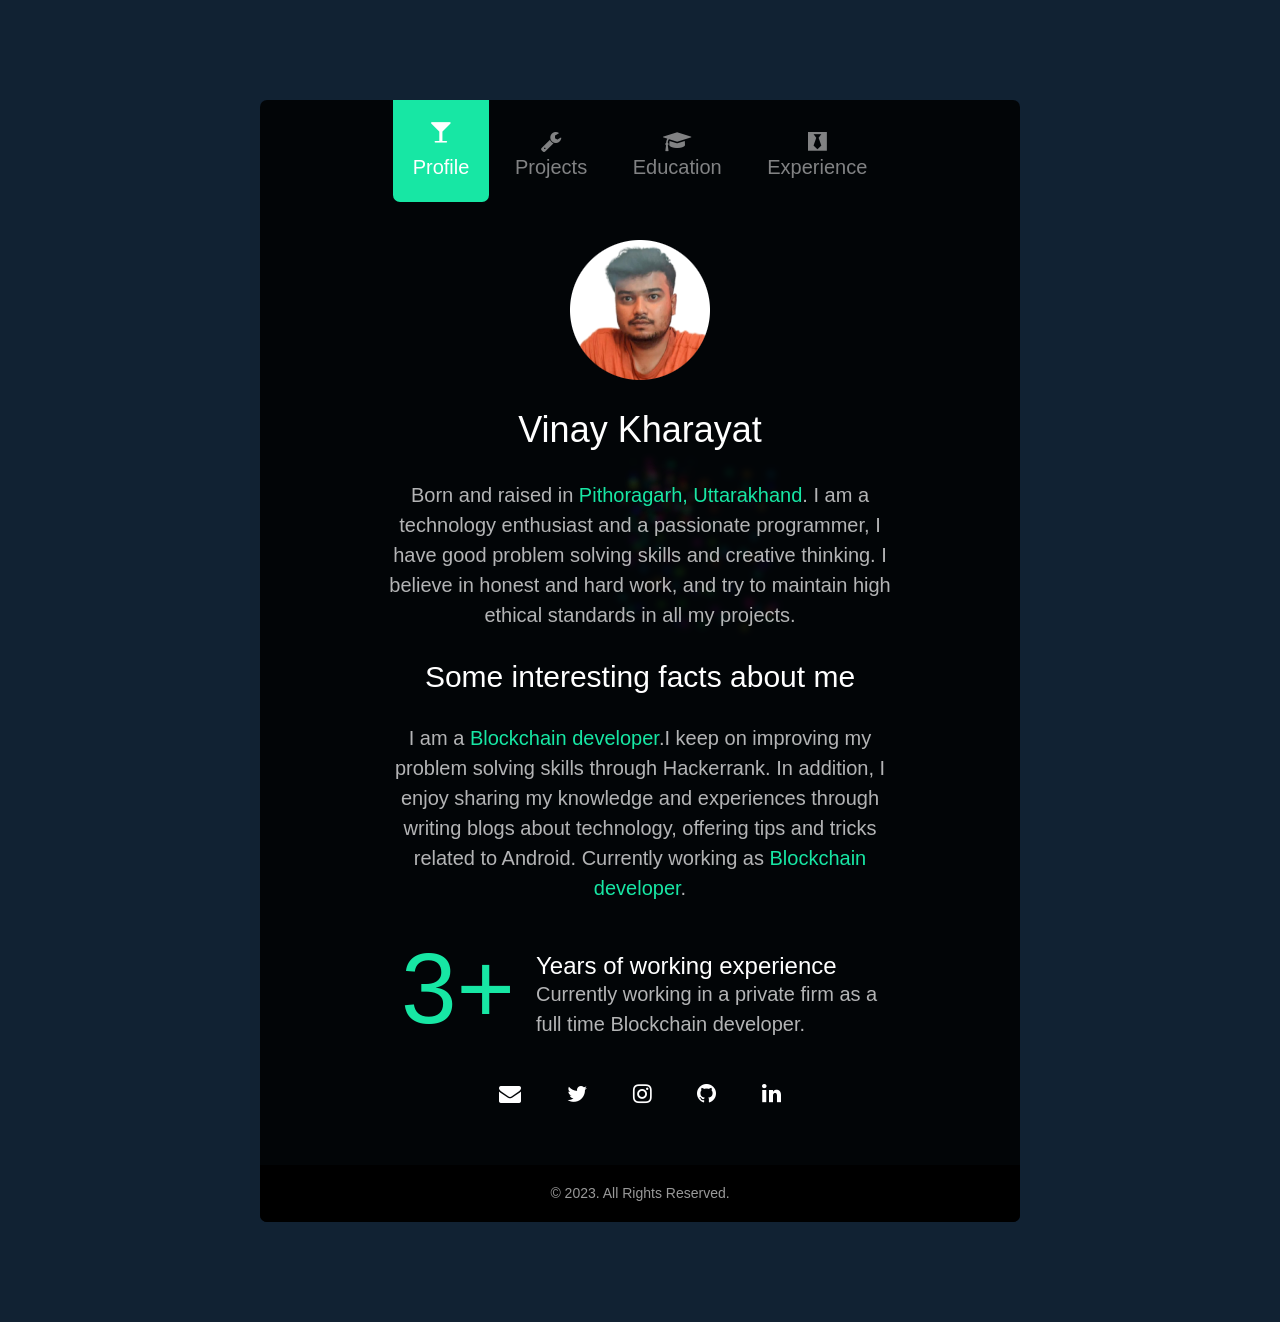
==== index.html @ e327d184 "Updated data and added animated background" ====
<!DOCTYPE html>
<!--[if lt IE 7]>      <html class="no-js lt-ie9 lt-ie8 lt-ie7"> <![endif]-->
<!--[if IE 7]>         <html class="no-js lt-ie9 lt-ie8"> <![endif]-->
<!--[if IE 8]>         <html class="no-js lt-ie9"> <![endif]-->
<!--[if gt IE 8]><!-->
<html class="no-js">
<!--<![endif]-->

<head>
    <meta charset="utf-8">
    <meta http-equiv="X-UA-Compatible" content="IE=edge">
    <title>Vinay Kharayat &mdash; Blockchain developer</title>
    <meta name="viewport" content="width=device-width, initial-scale=1">
    <meta name="description" content="Portfolio of vinay kharayat, blockchain developer." />
    <meta name="keywords" content="
        software developer, 
        freelancer, 
        web developer, 
        magento2 developer, 
        php developer, 
        portfolio, 
        indian php developer, 
        indian web developer, 
        data scientist,
        web3 developer,
        blockchain developer,
        solidity,
        nodejs,
        docker,
        ethereum developer
        " />
    <meta name="author" content="Vinay Kharayat" />

    <!-- 
	//////////////////////////////////////////////////////

	FREE HTML5 TEMPLATE 
	DESIGNED & DEVELOPED by FreeHTML5.co
		
	Website: 		http://freehtml5.co/
	Email: 			info@freehtml5.co
	Twitter: 		http://twitter.com/fh5co
	Facebook: 		https://www.facebook.com/fh5co

	//////////////////////////////////////////////////////
	 -->

    <!-- Facebook and Twitter integration -->
    <!-- <meta property="og:title" content="" />
    <meta property="og:image" content="" />
    <meta property="og:url" content="" />
    <meta property="og:site_name" content="" />
    <meta property="og:description" content="" />
    <meta name="twitter:title" content="" />
    <meta name="twitter:image" content="" />
    <meta name="twitter:url" content="" />
    <meta name="twitter:card" content="" /> -->

    <!-- Place favicon.ico and apple-touch-icon.png in the root directory -->
    <link rel="shortcut icon" href="favicon.ico">

    <!-- <link href='https://fonts.googleapis.com/css?family=Work+Sans:400,300,600,400italic,700' rel='stylesheet' type='text/css'> -->

    <!-- Animate.css -->
    <link rel="stylesheet" href="css/animate.css">
    <!-- Icomoon Icon Fonts-->
    <link rel="stylesheet" href="css/icomoon.css">
    <!-- Bootstrap  -->
    <link rel="stylesheet" href="css/bootstrap.css">
    <!-- Theme style  -->
    <!-- <link rel="stylesheet" href="css/style.css"> -->
    <link rel="stylesheet" href="sass/style.css">

    <!-- Modernizr JS -->
    <script src="js/modernizr-2.6.2.min.js"></script>
    <!-- FOR IE9 below -->
    <!--[if lt IE 9]>
	<script src="js/respond.min.js"></script>
	<![endif]-->

    <!--Devicon-->
    <!-- <link rel="stylesheet" src="css/devicon.min.css"> -->

    <link rel="stylesheet" href="https://cdn.jsdelivr.net/gh/devicons/devicon@v2.15.1/devicon.min.css">


</head>

<body>
    <div id="fh5co-main">
        <div class="fh5co-tab-wrap">
            <ul class="fh5co-tab-menu">
                <li class="active"><a href="#" data-tab="1"><span class="icon icon-glass"></span><span
                            class="menu-text">Profile</span></a></li>
                <li><a href="#" data-tab="2"><span class="icon icon-wrench"></span><span
                            class="menu-text">Projects</span></a></li>
                <li><a href="#" data-tab="3"><span class="icon icon-graduation-cap"></span><span
                            class="menu-text">Education</span></a></li>
                <!-- <li><a href="#" data-tab="4"><span class="icon icon-certificate"></span><span class="menu-text">Certificates</span></a></li> -->
                <li><a href="#" data-tab="5"><span class="icon icon-black-tie"></span><span
                            class="menu-text">Experience</span></a></li>
                <!-- <li><a href="#" data-tab="6" data-pie="yes"><span class="icon icon-fighter-jet"></span><span class="menu-text">Skills</span></a></li> -->
            </ul>
            <div class="fh5co-tab-content active" data-content="1">
                <div class="fh5co-content-inner text-center">
                    <div class="row row-bottom-padded-sm">
                        <div class="col-md-12">
                            <figure>
                                <img src="images/pfp.png" alt="Profile Picture">
                            </figure>
                            <h1>Vinay Kharayat</h1>
                            <p>Born and raised in <a href="https://en.wikipedia.org/wiki/Pithoragarh">Pithoragarh,
                                    Uttarakhand</a>. I am a technology enthusiast and a passionate programmer, I have
                                good problem solving skills and creative thinking. I believe in honest and hard work,
                                and try to maintain high ethical standards in all my projects. </p>
                            <h2>Some interesting facts about me</h2>
                            <p>I am a <a href="#">Blockchain developer</a>.I keep on improving my problem solving skills
                                through Hackerrank. In addition, I enjoy sharing my knowledge and experiences through
                                writing blogs about technology, offering tips and tricks related to Android. Currently
                                working as
                                <a href="">Blockchain developer</a>.
                            </p>
                        </div>
                    </div>
                    <div class="row">
                        <div class="col-md-12 fh5co-counter">
                            <div class="fh5co-number fh5co-left">3+</div>
                            <div class="fh5co-text">
                                <h3 class="border-bottom">Years of working experience</h3>
                                <p>Currently working in a private firm as a full time Blockchain developer.</p>
                            </div>
                        </div>
                    </div>
                    <ul class="fh5co-social">
                        <li><a href="mailto:vinaykharayat@gmail.com"><i class="icon-envelope"></i></a></li>
                        <li><a href="https://twitter.com/VinayKharayat"><i class="icon-twitter"></i></a></li>
                        <li><a href="https://www.instagram.com/vin_ai_/"><i class="icon-instagram"></i></a></li>
                        <li><a href="https://github.com/vinaykharayat"><i class="icon-github"></i></a></li>
                        <li><a href="https://www.linkedin.com/in/vinay-kharayat-489a1b147/"><i
                                    class="icon-linkedin"></i></a></li>
                    </ul>
                </div>
            </div>
            <div class="fh5co-tab-content" data-content="2">
                <div class="fh5co-content-inner">
                    <div class="row">
                        <div class="col-md-12">
                            <p>These are some projects where I got opportunity to work.</p>

                            <!-- Mox -->
                            <div class="fh5co-feature">
                                <div class="fh5co-icon">
                                    <!-- <i class="icon-wrench"></i> -->
                                    <img src="https://custom-images.strikinglycdn.com/res/hrscywv4p/image/upload/c_limit,fl_lossy,h_64,w_64,q_auto/12140784/304171_578918.png"
                                        width="64" style="margin: 10%; background-color: white;">
                                </div>
                                <div class="fh5co-text">
                                    <h2>2023-Present</h2>
                                    <h3><a href="https://www.moxplatform.com/">MOX</a></h3>
                                    <h4 class="difficulty-level"><span>Difficulty</span>:
                                        <i class="icon-star"></i>
                                        <i class="icon-star"></i>
                                        <i class="icon-star"></i>
                                        <i class="icon-star"></i>
                                        <i class="icon-star"></i>
                                    </h4>
                                    <h4 class="difficulty-level"><span>Tech Stack</span>:
                                        <i class="devicon-solidity-plain colored"></i>
                                        <i class="devicon-nodejs-plain colored"></i>
                                        <i class="devicon-docker-plain colored"></i>
                                    </h4>
                                    <p>MOX is an advertising platform that helps eliminating the privacy concerns for ad
                                        targeting.
                                        Using ZKP we can verify the legitimacy of users without sharing personal
                                        information.
                                    </p>
                                </div>
                            </div>

                            <!-- BinaryBlock -->
                            <div class="fh5co-feature">
                                <div class="fh5co-icon">
                                    <!-- <i class="icon-wrench"></i> -->
                                    <img src="https://binaryblock.io/favicon.ico" width="64"
                                        style="margin: 10%; background-color: white;">
                                </div>
                                <div class="fh5co-text">
                                    <h2>2023-Present</h2>
                                    <h3><a href="https://binaryblock.io/">BinaryBlock</a></h3>
                                    <h4 class="difficulty-level"><span>Difficulty</span>:
                                        <i class="icon-star"></i>
                                        <i class="icon-star"></i>
                                        <i class="icon-star"></i>
                                        <i class="icon-star"></i>
                                        <i class="icon-star"></i>
                                    </h4>
                                    <h4 class="difficulty-level"><span>Tech Stack</span>:
                                        <i class="devicon-solidity-plain colored"></i>
                                        <i class="devicon-react-plain colored"></i>
                                    </h4>
                                    <p>A crypto asset that is unique and grants the holder daily access to earn crypto.
                                        It is a valuable asset that also provides ongoing earnings opportunities to
                                        holders.
                                    </p>
                                </div>
                            </div>

                            <!-- SoarLift -->
                            <div class="fh5co-feature">
                                <div class="fh5co-icon">
                                    <!-- <i class="icon-wrench"></i> -->
                                    <img src="https://play-lh.googleusercontent.com/qEYS0ITbZq5pAn5U9SHAf8joO3IqoftBdWiJqzk38ETNNPUS0XsRwrGj5bU-taQMMIQ=w240-h480"
                                        width="64" style="margin: 10%; background-color: white;">
                                </div>
                                <div class="fh5co-text">
                                    <h2>2023-Present</h2>
                                    <h3><a
                                            href="https://play.google.com/store/apps/details?id=com.soartech.soarlift">SoarLift</a>
                                    </h3>
                                    <h4 class="difficulty-level"><span>Difficulty</span>:
                                        <i class="icon-star"></i>
                                        <i class="icon-star"></i>
                                        <i class="icon-star"></i>
                                        <i class="icon-star"></i>
                                        <i class="icon-star"></i>
                                    </h4>
                                    <h4 class="difficulty-level"><span>Tech Stack</span>:
                                        <i class="devicon-flutter-plain colored"></i>
                                        <i class="devicon-firebase-plain colored"></i>
                                    </h4>
                                    <p>SoarLift is a service that I developed as my city doesn't have Rapido.
                                    </p>
                                </div>
                            </div>

                            <div class="fh5co-feature">
                                <div class="fh5co-icon">
                                    <i class="icon-wrench"></i>
                                    <!-- <img src="icons/speakerbooster.png" width="64" style="margin: 10%;"> -->
                                </div>
                                <div class="fh5co-text">
                                    <h2>2022-2022</h2>
                                    <h3><a href="http://vinaykharayat.pythonanywhere.com/">Snowfall Predicter</a></h3>
                                    <h4 class="difficulty-level"><span>Difficulty</span>:
                                        <i class="icon-star"></i>
                                        <i class="icon-star"></i>
                                        <i class="icon-star"></i>
                                    </h4>
                                    <h4 class="difficulty-level"><span>Tech Stack</span>:
                                        <i class="devicon-flask-original"></i>
                                        <i class="devicon-python-plain colored"></i>
                                        <i class="devicon-html5-plain colored"></i>
                                        <i class="devicon-css3-plain colored"></i>
                                        <i class="devicon-javascript-plain colored"></i>
                                    </h4>
                                    <p>A machine learning model trained on my hometown data that can predict snowfall.
                                    </p>
                                </div>
                            </div>

                            <div class="fh5co-feature">
                                <div class="fh5co-icon">
                                    <!-- <i class="icon-wrench"></i> -->
                                    <img src="icons/speakerbooster.png" width="64" style="margin: 10%;">
                                </div>
                                <div class="fh5co-text">
                                    <h2>2021-Present</h2>
                                    <h3><a href="https://addons.mozilla.org/en-US/firefox/addon/speaker-booster/">Speaker
                                            Booster</a></h3>
                                    <h4 class="difficulty-level"><span>Difficulty</span>:
                                        <i class="icon-star"></i>
                                        <i class="icon-star"></i>
                                        <i class="icon-star"></i>
                                    </h4>
                                    <h4 class="difficulty-level"><span>Tech Stack</span>:
                                        <i class="devicon-html5-plain colored"></i>
                                        <i class="devicon-css3-plain colored"></i>
                                        <i class="devicon-javascript-plain colored"></i>
                                        <i class="devicon-firefox-plain colored"></i>
                                    </h4>
                                    <p>A firefox add-on that will increase volumne output of your speakers.</p>
                                </div>
                            </div>

                            <div class="fh5co-feature">
                                <div class="fh5co-icon">
                                    <i class="icon-wrench"></i>
                                </div>
                                <div class="fh5co-text">
                                    <h2>2020-2020</h2>
                                    <h3><a href="https://github.com/vinaykharayat/Helping_Hands">Helping Hands</a></h3>
                                    <h4 class="difficulty-level"><span>Difficulty</span>:
                                        <i class="icon-star"></i>
                                        <i class="icon-star"></i>
                                        <i class="icon-star"></i>
                                        <i class="icon-star"></i>
                                        <i class="icon-star"></i>
                                    </h4>
                                    <h4 class="difficulty-level"><span>Tech Stack</span>:
                                        <i class="devicon-java-plain colored"></i>
                                        <i class="devicon-android-plain colored"></i>
                                        <i class="devicon-firebase-plain colored"></i>
                                    </h4>
                                    <p>An android application created for NGOs to give tasks to their volunteers.</p>
                                </div>
                            </div>

                            <!--<div class="fh5co-feature">
                                <div class="fh5co-icon">
                                    <i class="icon-graduation-cap"></i>
                                </div>
                                <div class="fh5co-text">
                                    <h2>2008-2012</h2>
                                    <p>Far far away, behind the word mountains, far from the countries.</p>
                                </div>
                            </div> -->

                        </div>

                    </div>
                </div>
            </div>

            <!-- Education Tab -->
            <div class="fh5co-tab-content" data-content="3">
                <div class="fh5co-content-inner">
                    <div class="row">
                        <div class="col-md-12">
                            <p>Not very good at academics to be honest. Anyway here are the details.</p>

                            <div class="fh5co-feature">
                                <div class="fh5co-icon">
                                    <i class="icon-graduation-cap"></i>
                                </div>
                                <div class="fh5co-text">
                                    <h2>2017-2020</h2>
                                    <p>I completed my Bachelor's in Computer Applications from DIT University, Dehradun.
                                    </p>
                                </div>
                            </div>

                            <!-- <div class="fh5co-feature">
                                <div class="fh5co-icon">
                                    <i class="icon-graduation-cap"></i>
                                </div>
                                <div class="fh5co-text">
                                    <h2>2004-2008</h2>
                                    <p>Far far away, behind the word mountains, far from the countries.</p>
                                </div>
                            </div>

                            <div class="fh5co-feature">
                                <div class="fh5co-icon">
                                    <i class="icon-graduation-cap"></i>
                                </div>
                                <div class="fh5co-text">
                                    <h2>2008-2012</h2>
                                    <p>Far far away, behind the word mountains, far from the countries.</p>
                                </div>
                            </div> -->

                        </div>

                    </div>
                </div>
            </div>

            <!-- Certificates Tab -->
            <!-- <div class="fh5co-tab-content" data-content="4">
                <div class="fh5co-content-inner">
                    <div class="row">
                        <div class="col-md-12">
                            <p>I earned these Certificates after learning and working honestly.</p>

                            <div class="fh5co-feature">
                                <div class="fh5co-icon">
                                    <i class="fas fa-certificate"></i>
                                </div>
                                <div class="fh5co-text">
                                    <h2>2017-2020</h2>
                                    <p>I completed my Bachelor's in Computer Applications from DIT University, Dehradun.</p>
                                </div>
                            </div>

                             <div class="fh5co-feature">
                                            <div class="fh5co-icon">
                                                <i class="icon-graduation-cap"></i>
                                            </div>
                                            <div class="fh5co-text">
                                                <h2>2004-2008</h2>
                                                <p>Far far away, behind the word mountains, far from the countries.</p>
                                            </div>
                                        </div>
            
                                        <div class="fh5co-feature">
                                            <div class="fh5co-icon">
                                                <i class="icon-graduation-cap"></i>
                                            </div>
                                            <div class="fh5co-text">
                                                <h2>2008-2012</h2>
                                                <p>Far far away, behind the word mountains, far from the countries.</p>
                                            </div>
                                        </div>

        </div>

    </div>
    </div>
    </div> -->

            <!--Experience Tab -->
            <div class="fh5co-tab-content" data-content="5">
                <div class="fh5co-content-inner">
                    <div class="row">
                        <div class="col-md-12">

                            <p>I have the privilege to work with these amazing companies. I have 3+ years of working
                                experience.</p>

                            <div class="fh5co-feature">
                                <div class="fh5co-icon">
                                    <img src="https://www.prolitus.com/wp-content/uploads/2023/04/cropped-Group-682-180x180.png"
                                        width="64" style="margin: 10%;">
                                    <!-- <i class="icon-black-tie"></i> -->
                                </div>
                                <div class="fh5co-text">
                                    <h2>2022 - Present</h2>
                                    <h3><a href="https://www.prolitus.com/">Prolitus Technologies</a></h3>
                                    <p>My main responsibility is to design, code, test, and deploy secure and efficient
                                        Solidity Smart Contracts.</p>
                                </div>
                            </div>

                            <div class="fh5co-feature">
                                <div class="fh5co-icon">
                                    <img src="https://cedcoss.com/wp-content/uploads/2022/07/1-2-150x150.png" width="64"
                                        style="margin: 10%;">
                                    <!-- <i class="icon-black-tie"></i> -->
                                </div>
                                <div class="fh5co-text">
                                    <h2>2020 - 2022</h2>
                                    <h3><a href="https://cedcoss.com/">CedCoss Technologies</a></h3>
                                    <p>As an Adobe Magento2 developer, I have improved my skills in PHP by creating
                                        custom modules using OOPS concepts and REST APIs. Through this work, I have
                                        gained expertise in e-commerce domain, database management, and ORM.</p>
                                </div>
                            </div>

                            <div class="fh5co-feature">
                                <div class="fh5co-icon">
                                    <img src="https://androboot.com/wp-content/uploads/2018/06/cropped-fevicon-150x150.png"
                                        width="64" style="margin: 10%;">
                                    <!-- <i class="icon-black-tie"></i> -->
                                </div>
                                <div class="fh5co-text">
                                    <h2>2017 - Present</h2>
                                    <h3><a href="https://androboot.com">Androboot</a></h3>
                                    <p>I write tech blogs during my spare time. I have pretty good experience in SEO. My
                                        blog rank in Google's first page for some keywords.</p>
                                </div>
                            </div>
                            <!-- 
                            <div class="fh5co-feature">
                                <div class="fh5co-icon">
                                    <i class="icon-black-tie"></i>
                                </div>
                                <div class="fh5co-text">
                                    <h2>1999-2004</h2>
                                    <h3>Previous Ltd Co.</h3>
                                    <p>Far far away, behind the word mountains, far from the countries.</p>
                                </div>
                            </div> -->

                        </div>

                    </div>
                </div>
            </div>

            <!-- Skills Tab -->
            <div class="fh5co-tab-content" data-content="6">
                <div class="fh5co-content-inner">
                    <div class="row">
                        <div class="col-md-12">
                            <p>These are some programming skills I know.</p>
                        </div>
                        <!-- <div class="col-md-4 col-sm-6 col-xs-12 text-center">
                            <div class="chart" data-percent="95"><span><strong>HTML5</strong>95%</span></div>
                        </div>-->
                        <div class="col-md-4 col-sm-6 col-xs-12 text-center">
                            <div class="chart" data-percent="100"><span><strong>Machine Learning</strong></span></div>
                        </div>
                        <div class="col-md-4 col-sm-6 col-xs-12 text-center">
                            <div class="chart" data-percent="100"><span><strong>Blockchain</strong></span></div>
                        </div>
                        <div class="col-md-4 col-sm-6 col-xs-12 text-center">
                            <div class="chart" data-percent="100"><span><strong>Blogging</strong></span></div>
                        </div>
                        <div class="col-md-4 col-sm-6 col-xs-12 text-center">
                            <div class="chart" data-percent="100"><span><strong>Java</strong></span>
                            </div>
                        </div>
                        <div class="col-md-4 col-sm-6 col-xs-12 text-center">
                            <div class="chart" data-percent="100"><span><strong>Python</strong></span></div>
                        </div>
                        <div class="col-md-4 col-sm-6 col-xs-12 text-center">
                            <div class="chart" data-percent="100"><span><strong>PHP</strong></span></div>
                        </div>
                        <div class="col-md-4 col-sm-6 col-xs-12 text-center">
                            <div class="chart" data-percent="100"><span><strong>Android</strong></span></div>
                        </div>
                        <div class="col-md-4 col-sm-6 col-xs-12 text-center">
                            <div class="chart" data-percent="100"><span><strong>Magento</strong></span></div>
                        </div>

                    </div>
                </div>
            </div>
        </div>
        <footer id="fh5co-footer">
            <div class="row">
                <div class="col-md-6 col-md-offset-3 text-center">
                    <small>
                        &copy; 2023. All Rights Reserved.
                    </small>
                </div>
            </div>
        </footer>
    </div>

    <!-- jQuery -->
    <script src="js/jquery.min.js"></script>
    <!-- jQuery Easing -->
    <script src="js/jquery.easing.1.3.js"></script>
    <!-- Bootstrap -->
    <script src="js/bootstrap.min.js"></script>
    <!-- Waypoints -->
    <script src="js/jquery.waypoints.min.js"></script>
    <!-- Easy PieChart -->
    <script src="js/jquery.easypiechart.min.js"></script>
    <!-- MAIN JS -->
    <script src="js/main.js"></script>

</body>

</html>
---- css/icomoon.css ----
@font-face {
    font-family: 'icomoon';
    src:    url('fonts/icomoon.eot?195opb');
    src:    url('fonts/icomoon.eot?195opb#iefix') format('embedded-opentype'),
        url('fonts/icomoon.ttf?195opb') format('truetype'),
        url('fonts/icomoon.woff?195opb') format('woff'),
        url('fonts/icomoon.svg?195opb#icomoon') format('svg');
    font-weight: normal;
    font-style: normal;
}

[class^="icon-"], [class*=" icon-"] {
    /* use !important to prevent issues with browser extensions that change fonts */
    font-family: 'icomoon' !important;
    speak: none;
    font-style: normal;
    font-weight: normal;
    font-variant: normal;
    text-transform: none;
    line-height: 1;

    /* Better Font Rendering =========== */
    -webkit-font-smoothing: antialiased;
    -moz-osx-font-smoothing: grayscale;
}

.icon-glass:before {
    content: "\f000";
}
.icon-music:before {
    content: "\f001";
}
.icon-search:before {
    content: "\f002";
}
.icon-envelope-o:before {
    content: "\f003";
}
.icon-heart:before {
    content: "\f004";
}
.icon-star:before {
    content: "\f005";
}
.icon-star-o:before {
    content: "\f006";
}
.icon-user:before {
    content: "\f007";
}
.icon-film:before {
    content: "\f008";
}
.icon-th-large:before {
    content: "\f009";
}
.icon-th:before {
    content: "\f00a";
}
.icon-th-list:before {
    content: "\f00b";
}
.icon-check:before {
    content: "\f00c";
}
.icon-close:before {
    content: "\f00d";
}
.icon-remove:before {
    content: "\f00d";
}
.icon-times:before {
    content: "\f00d";
}
.icon-search-plus:before {
    content: "\f00e";
}
.icon-search-minus:before {
    content: "\f010";
}
.icon-power-off:before {
    content: "\f011";
}
.icon-signal:before {
    content: "\f012";
}
.icon-cog:before {
    content: "\f013";
}
.icon-gear:before {
    content: "\f013";
}
.icon-trash-o:before {
    content: "\f014";
}
.icon-home:before {
    content: "\f015";
}
.icon-file-o:before {
    content: "\f016";
}
.icon-clock-o:before {
    content: "\f017";
}
.icon-road:before {
    content: "\f018";
}
.icon-download:before {
    content: "\f019";
}
.icon-arrow-circle-o-down:before {
    content: "\f01a";
}
.icon-arrow-circle-o-up:before {
    content: "\f01b";
}
.icon-inbox:before {
    content: "\f01c";
}
.icon-play-circle-o:before {
    content: "\f01d";
}
.icon-repeat:before {
    content: "\f01e";
}
.icon-rotate-right:before {
    content: "\f01e";
}
.icon-refresh:before {
    content: "\f021";
}
.icon-list-alt:before {
    content: "\f022";
}
.icon-lock:before {
    content: "\f023";
}
.icon-flag:before {
    content: "\f024";
}
.icon-headphones:before {
    content: "\f025";
}
.icon-volume-off:before {
    content: "\f026";
}
.icon-volume-down:before {
    content: "\f027";
}
.icon-volume-up:before {
    content: "\f028";
}
.icon-qrcode:before {
    content: "\f029";
}
.icon-barcode:before {
    content: "\f02a";
}
.icon-tag:before {
    content: "\f02b";
}
.icon-tags:before {
    content: "\f02c";
}
.icon-book:before {
    content: "\f02d";
}
.icon-bookmark:before {
    content: "\f02e";
}
.icon-print:before {
    content: "\f02f";
}
.icon-camera:before {
    content: "\f030";
}
.icon-font:before {
    content: "\f031";
}
.icon-bold:before {
    content: "\f032";
}
.icon-italic:before {
    content: "\f033";
}
.icon-text-height:before {
    content: "\f034";
}
.icon-text-width:before {
    content: "\f035";
}
.icon-align-left:before {
    content: "\f036";
}
.icon-align-center:before {
    content: "\f037";
}
.icon-align-right:before {
    content: "\f038";
}
.icon-align-justify:before {
    content: "\f039";
}
.icon-list:before {
    content: "\f03a";
}
.icon-dedent:before {
    content: "\f03b";
}
.icon-outdent:before {
    content: "\f03b";
}
.icon-indent:before {
    content: "\f03c";
}
.icon-video-camera:before {
    content: "\f03d";
}
.icon-image:before {
    content: "\f03e";
}
.icon-photo:before {
    content: "\f03e";
}
.icon-picture-o:before {
    content: "\f03e";
}
.icon-pencil:before {
    content: "\f040";
}
.icon-map-marker:before {
    content: "\f041";
}
.icon-adjust:before {
    content: "\f042";
}
.icon-tint:before {
    content: "\f043";
}
.icon-edit:before {
    content: "\f044";
}
.icon-pencil-square-o:before {
    content: "\f044";
}
.icon-share-square-o:before {
    content: "\f045";
}
.icon-check-square-o:before {
    content: "\f046";
}
.icon-arrows:before {
    content: "\f047";
}
.icon-step-backward:before {
    content: "\f048";
}
.icon-fast-backward:before {
    content: "\f049";
}
.icon-backward:before {
    content: "\f04a";
}
.icon-play:before {
    content: "\f04b";
}
.icon-pause:before {
    content: "\f04c";
}
.icon-stop:before {
    content: "\f04d";
}
.icon-forward:before {
    content: "\f04e";
}
.icon-fast-forward:before {
    content: "\f050";
}
.icon-step-forward:before {
    content: "\f051";
}
.icon-eject:before {
    content: "\f052";
}
.icon-chevron-left:before {
    content: "\f053";
}
.icon-chevron-right:before {
    content: "\f054";
}
.icon-plus-circle:before {
    content: "\f055";
}
.icon-minus-circle:before {
    content: "\f056";
}
.icon-times-circle:before {
    content: "\f057";
}
.icon-check-circle:before {
    content: "\f058";
}
.icon-question-circle:before {
    content: "\f059";
}
.icon-info-circle:before {
    content: "\f05a";
}
.icon-crosshairs:before {
    content: "\f05b";
}
.icon-times-circle-o:before {
    content: "\f05c";
}
.icon-check-circle-o:before {
    content: "\f05d";
}
.icon-ban:before {
    content: "\f05e";
}
.icon-arrow-left:before {
    content: "\f060";
}
.icon-arrow-right:before {
    content: "\f061";
}
.icon-arrow-up:before {
    content: "\f062";
}
.icon-arrow-down:before {
    content: "\f063";
}
.icon-mail-forward:before {
    content: "\f064";
}
.icon-share:before {
    content: "\f064";
}
.icon-expand:before {
    content: "\f065";
}
.icon-compress:before {
    content: "\f066";
}
.icon-plus:before {
    content: "\f067";
}
.icon-minus:before {
    content: "\f068";
}
.icon-asterisk:before {
    content: "\f069";
}
.icon-exclamation-circle:before {
    content: "\f06a";
}
.icon-gift:before {
    content: "\f06b";
}
.icon-leaf:before {
    content: "\f06c";
}
.icon-fire:before {
    content: "\f06d";
}
.icon-eye:before {
    content: "\f06e";
}
.icon-eye-slash:before {
    content: "\f070";
}
.icon-exclamation-triangle:before {
    content: "\f071";
}
.icon-warning:before {
    content: "\f071";
}
.icon-plane:before {
    content: "\f072";
}
.icon-calendar:before {
    content: "\f073";
}
.icon-random:before {
    content: "\f074";
}
.icon-comment:before {
    content: "\f075";
}
.icon-magnet:before {
    content: "\f076";
}
.icon-chevron-up:before {
    content: "\f077";
}
.icon-chevron-down:before {
    content: "\f078";
}
.icon-retweet:before {
    content: "\f079";
}
.icon-shopping-cart:before {
    content: "\f07a";
}
.icon-folder:before {
    content: "\f07b";
}
.icon-folder-open:before {
    content: "\f07c";
}
.icon-arrows-v:before {
    content: "\f07d";
}
.icon-arrows-h:before {
    content: "\f07e";
}
.icon-bar-chart:before {
    content: "\f080";
}
.icon-bar-chart-o:before {
    content: "\f080";
}
.icon-twitter-square:before {
    content: "\f081";
}
.icon-facebook-square:before {
    content: "\f082";
}
.icon-camera-retro:before {
    content: "\f083";
}
.icon-key:before {
    content: "\f084";
}
.icon-cogs:before {
    content: "\f085";
}
.icon-gears:before {
    content: "\f085";
}
.icon-comments:before {
    content: "\f086";
}
.icon-thumbs-o-up:before {
    content: "\f087";
}
.icon-thumbs-o-down:before {
    content: "\f088";
}
.icon-star-half:before {
    content: "\f089";
}
.icon-heart-o:before {
    content: "\f08a";
}
.icon-sign-out:before {
    content: "\f08b";
}
.icon-linkedin-square:before {
    content: "\f08c";
}
.icon-thumb-tack:before {
    content: "\f08d";
}
.icon-external-link:before {
    content: "\f08e";
}
.icon-sign-in:before {
    content: "\f090";
}
.icon-trophy:before {
    content: "\f091";
}
.icon-github-square:before {
    content: "\f092";
}
.icon-upload:before {
    content: "\f093";
}
.icon-lemon-o:before {
    content: "\f094";
}
.icon-phone:before {
    content: "\f095";
}
.icon-square-o:before {
    content: "\f096";
}
.icon-bookmark-o:before {
    content: "\f097";
}
.icon-phone-square:before {
    content: "\f098";
}
.icon-twitter:before {
    content: "\f099";
}
.icon-facebook:before {
    content: "\f09a";
}
.icon-facebook-f:before {
    content: "\f09a";
}
.icon-github:before {
    content: "\f09b";
}
.icon-unlock:before {
    content: "\f09c";
}
.icon-credit-card:before {
    content: "\f09d";
}
.icon-feed:before {
    content: "\f09e";
}
.icon-rss:before {
    content: "\f09e";
}
.icon-hdd-o:before {
    content: "\f0a0";
}
.icon-bullhorn:before {
    content: "\f0a1";
}
.icon-bell-o:before {
    content: "\f0a2";
}
.icon-certificate:before {
    content: "\f0a3";
}
.icon-hand-o-right:before {
    content: "\f0a4";
}
.icon-hand-o-left:before {
    content: "\f0a5";
}
.icon-hand-o-up:before {
    content: "\f0a6";
}
.icon-hand-o-down:before {
    content: "\f0a7";
}
.icon-arrow-circle-left:before {
    content: "\f0a8";
}
.icon-arrow-circle-right:before {
    content: "\f0a9";
}
.icon-arrow-circle-up:before {
    content: "\f0aa";
}
.icon-arrow-circle-down:before {
    content: "\f0ab";
}
.icon-globe:before {
    content: "\f0ac";
}
.icon-wrench:before {
    content: "\f0ad";
}
.icon-tasks:before {
    content: "\f0ae";
}
.icon-filter:before {
    content: "\f0b0";
}
.icon-briefcase:before {
    content: "\f0b1";
}
.icon-arrows-alt:before {
    content: "\f0b2";
}
.icon-group:before {
    content: "\f0c0";
}
.icon-users:before {
    content: "\f0c0";
}
.icon-chain:before {
    content: "\f0c1";
}
.icon-link:before {
    content: "\f0c1";
}
.icon-cloud:before {
    content: "\f0c2";
}
.icon-flask:before {
    content: "\f0c3";
}
.icon-cut:before {
    content: "\f0c4";
}
.icon-scissors:before {
    content: "\f0c4";
}
.icon-copy:before {
    content: "\f0c5";
}
.icon-files-o:before {
    content: "\f0c5";
}
.icon-paperclip:before {
    content: "\f0c6";
}
.icon-floppy-o:before {
    content: "\f0c7";
}
.icon-save:before {
    content: "\f0c7";
}
.icon-square:before {
    content: "\f0c8";
}
.icon-bars:before {
    content: "\f0c9";
}
.icon-navicon:before {
    content: "\f0c9";
}
.icon-reorder:before {
    content: "\f0c9";
}
.icon-list-ul:before {
    content: "\f0ca";
}
.icon-list-ol:before {
    content: "\f0cb";
}
.icon-strikethrough:before {
    content: "\f0cc";
}
.icon-underline:before {
    content: "\f0cd";
}
.icon-table:before {
    content: "\f0ce";
}
.icon-magic:before {
    content: "\f0d0";
}
.icon-truck:before {
    content: "\f0d1";
}
.icon-pinterest:before {
    content: "\f0d2";
}
.icon-pinterest-square:before {
    content: "\f0d3";
}
.icon-google-plus-square:before {
    content: "\f0d4";
}
.icon-google-plus:before {
    content: "\f0d5";
}
.icon-money:before {
    content: "\f0d6";
}
.icon-caret-down:before {
    content: "\f0d7";
}
.icon-caret-up:before {
    content: "\f0d8";
}
.icon-caret-left:before {
    content: "\f0d9";
}
.icon-caret-right:before {
    content: "\f0da";
}
.icon-columns:before {
    content: "\f0db";
}
.icon-sort:before {
    content: "\f0dc";
}
.icon-unsorted:before {
    content: "\f0dc";
}
.icon-sort-desc:before {
    content: "\f0dd";
}
.icon-sort-down:before {
    content: "\f0dd";
}
.icon-sort-asc:before {
    content: "\f0de";
}
.icon-sort-up:before {
    content: "\f0de";
}
.icon-envelope:before {
    content: "\f0e0";
}
.icon-linkedin:before {
    content: "\f0e1";
}
.icon-rotate-left:before {
    content: "\f0e2";
}
.icon-undo:before {
    content: "\f0e2";
}
.icon-gavel:before {
    content: "\f0e3";
}
.icon-legal:before {
    content: "\f0e3";
}
.icon-dashboard:before {
    content: "\f0e4";
}
.icon-tachometer:before {
    content: "\f0e4";
}
.icon-comment-o:before {
    content: "\f0e5";
}
.icon-comments-o:before {
    content: "\f0e6";
}
.icon-bolt:before {
    content: "\f0e7";
}
.icon-flash:before {
    content: "\f0e7";
}
.icon-sitemap:before {
    content: "\f0e8";
}
.icon-umbrella:before {
    content: "\f0e9";
}
.icon-clipboard:before {
    content: "\f0ea";
}
.icon-paste:before {
    content: "\f0ea";
}
.icon-lightbulb-o:before {
    content: "\f0eb";
}
.icon-exchange:before {
    content: "\f0ec";
}
.icon-cloud-download:before {
    content: "\f0ed";
}
.icon-cloud-upload:before {
    content: "\f0ee";
}
.icon-user-md:before {
    content: "\f0f0";
}
.icon-stethoscope:before {
    content: "\f0f1";
}
.icon-suitcase:before {
    content: "\f0f2";
}
.icon-bell:before {
    content: "\f0f3";
}
.icon-coffee:before {
    content: "\f0f4";
}
.icon-cutlery:before {
    content: "\f0f5";
}
.icon-file-text-o:before {
    content: "\f0f6";
}
.icon-building-o:before {
    content: "\f0f7";
}
.icon-hospital-o:before {
    content: "\f0f8";
}
.icon-ambulance:before {
    content: "\f0f9";
}
.icon-medkit:before {
    content: "\f0fa";
}
.icon-fighter-jet:before {
    content: "\f0fb";
}
.icon-beer:before {
    content: "\f0fc";
}
.icon-h-square:before {
    content: "\f0fd";
}
.icon-plus-square:before {
    content: "\f0fe";
}
.icon-angle-double-left:before {
    content: "\f100";
}
.icon-angle-double-right:before {
    content: "\f101";
}
.icon-angle-double-up:before {
    content: "\f102";
}
.icon-angle-double-down:before {
    content: "\f103";
}
.icon-angle-left:before {
    content: "\f104";
}
.icon-angle-right:before {
    content: "\f105";
}
.icon-angle-up:before {
    content: "\f106";
}
.icon-angle-down:before {
    content: "\f107";
}
.icon-desktop:before {
    content: "\f108";
}
.icon-laptop:before {
    content: "\f109";
}
.icon-tablet:before {
    content: "\f10a";
}
.icon-mobile:before {
    content: "\f10b";
}
.icon-mobile-phone:before {
    content: "\f10b";
}
.icon-circle-o:before {
    content: "\f10c";
}
.icon-quote-left:before {
    content: "\f10d";
}
.icon-quote-right:before {
    content: "\f10e";
}
.icon-spinner:before {
    content: "\f110";
}
.icon-circle:before {
    content: "\f111";
}
.icon-mail-reply:before {
    content: "\f112";
}
.icon-reply:before {
    content: "\f112";
}
.icon-github-alt:before {
    content: "\f113";
}
.icon-folder-o:before {
    content: "\f114";
}
.icon-folder-open-o:before {
    content: "\f115";
}
.icon-smile-o:before {
    content: "\f118";
}
.icon-frown-o:before {
    content: "\f119";
}
.icon-meh-o:before {
    content: "\f11a";
}
.icon-gamepad:before {
    content: "\f11b";
}
.icon-keyboard-o:before {
    content: "\f11c";
}
.icon-flag-o:before {
    content: "\f11d";
}
.icon-flag-checkered:before {
    content: "\f11e";
}
.icon-terminal:before {
    content: "\f120";
}
.icon-code:before {
    content: "\f121";
}
.icon-mail-reply-all:before {
    content: "\f122";
}
.icon-reply-all:before {
    content: "\f122";
}
.icon-star-half-empty:before {
    content: "\f123";
}
.icon-star-half-full:before {
    content: "\f123";
}
.icon-star-half-o:before {
    content: "\f123";
}
.icon-location-arrow:before {
    content: "\f124";
}
.icon-crop:before {
    content: "\f125";
}
.icon-code-fork:before {
    content: "\f126";
}
.icon-chain-broken:before {
    content: "\f127";
}
.icon-unlink:before {
    content: "\f127";
}
.icon-question:before {
    content: "\f128";
}
.icon-info:before {
    content: "\f129";
}
.icon-exclamation:before {
    content: "\f12a";
}
.icon-superscript:before {
    content: "\f12b";
}
.icon-subscript:before {
    content: "\f12c";
}
.icon-eraser:before {
    content: "\f12d";
}
.icon-puzzle-piece:before {
    content: "\f12e";
}
.icon-microphone:before {
    content: "\f130";
}
.icon-microphone-slash:before {
    content: "\f131";
}
.icon-shield:before {
    content: "\f132";
}
.icon-calendar-o:before {
    content: "\f133";
}
.icon-fire-extinguisher:before {
    content: "\f134";
}
.icon-rocket:before {
    content: "\f135";
}
.icon-maxcdn:before {
    content: "\f136";
}
.icon-chevron-circle-left:before {
    content: "\f137";
}
.icon-chevron-circle-right:before {
    content: "\f138";
}
.icon-chevron-circle-up:before {
    content: "\f139";
}
.icon-chevron-circle-down:before {
    content: "\f13a";
}
.icon-html5:before {
    content: "\f13b";
}
.icon-css3:before {
    content: "\f13c";
}
.icon-anchor:before {
    content: "\f13d";
}
.icon-unlock-alt:before {
    content: "\f13e";
}
.icon-bullseye:before {
    content: "\f140";
}
.icon-ellipsis-h:before {
    content: "\f141";
}
.icon-ellipsis-v:before {
    content: "\f142";
}
.icon-rss-square:before {
    content: "\f143";
}
.icon-play-circle:before {
    content: "\f144";
}
.icon-ticket:before {
    content: "\f145";
}
.icon-minus-square:before {
    content: "\f146";
}
.icon-minus-square-o:before {
    content: "\f147";
}
.icon-level-up:before {
    content: "\f148";
}
.icon-level-down:before {
    content: "\f149";
}
.icon-check-square:before {
    content: "\f14a";
}
.icon-pencil-square:before {
    content: "\f14b";
}
.icon-external-link-square:before {
    content: "\f14c";
}
.icon-share-square:before {
    content: "\f14d";
}
.icon-compass:before {
    content: "\f14e";
}
.icon-caret-square-o-down:before {
    content: "\f150";
}
.icon-toggle-down:before {
    content: "\f150";
}
.icon-caret-square-o-up:before {
    content: "\f151";
}
.icon-toggle-up:before {
    content: "\f151";
}
.icon-caret-square-o-right:before {
    content: "\f152";
}
.icon-toggle-right:before {
    content: "\f152";
}
.icon-eur:before {
    content: "\f153";
}
.icon-euro:before {
    content: "\f153";
}
.icon-gbp:before {
    content: "\f154";
}
.icon-dollar:before {
    content: "\f155";
}
.icon-usd:before {
    content: "\f155";
}
.icon-inr:before {
    content: "\f156";
}
.icon-rupee:before {
    content: "\f156";
}
.icon-cny:before {
    content: "\f157";
}
.icon-jpy:before {
    content: "\f157";
}
.icon-rmb:before {
    content: "\f157";
}
.icon-yen:before {
    content: "\f157";
}
.icon-rouble:before {
    content: "\f158";
}
.icon-rub:before {
    content: "\f158";
}
.icon-ruble:before {
    content: "\f158";
}
.icon-krw:before {
    content: "\f159";
}
.icon-won:before {
    content: "\f159";
}
.icon-bitcoin:before {
    content: "\f15a";
}
.icon-btc:before {
    content: "\f15a";
}
.icon-file:before {
    content: "\f15b";
}
.icon-file-text:before {
    content: "\f15c";
}
.icon-sort-alpha-asc:before {
    content: "\f15d";
}
.icon-sort-alpha-desc:before {
    content: "\f15e";
}
.icon-sort-amount-asc:before {
    content: "\f160";
}
.icon-sort-amount-desc:before {
    content: "\f161";
}
.icon-sort-numeric-asc:before {
    content: "\f162";
}
.icon-sort-numeric-desc:before {
    content: "\f163";
}
.icon-thumbs-up:before {
    content: "\f164";
}
.icon-thumbs-down:before {
    content: "\f165";
}
.icon-youtube-square:before {
    content: "\f166";
}
.icon-youtube:before {
    content: "\f167";
}
.icon-xing:before {
    content: "\f168";
}
.icon-xing-square:before {
    content: "\f169";
}
.icon-youtube-play:before {
    content: "\f16a";
}
.icon-dropbox:before {
    content: "\f16b";
}
.icon-stack-overflow:before {
    content: "\f16c";
}
.icon-instagram:before {
    content: "\f16d";
}
.icon-flickr:before {
    content: "\f16e";
}
.icon-adn:before {
    content: "\f170";
}
.icon-bitbucket:before {
    content: "\f171";
}
.icon-bitbucket-square:before {
    content: "\f172";
}
.icon-tumblr:before {
    content: "\f173";
}
.icon-tumblr-square:before {
    content: "\f174";
}
.icon-long-arrow-down:before {
    content: "\f175";
}
.icon-long-arrow-up:before {
    content: "\f176";
}
.icon-long-arrow-left:before {
    content: "\f177";
}
.icon-long-arrow-right:before {
    content: "\f178";
}
.icon-apple:before {
    content: "\f179";
}
.icon-windows:before {
    content: "\f17a";
}
.icon-android:before {
    content: "\f17b";
}
.icon-linux:before {
    content: "\f17c";
}
.icon-dribbble:before {
    content: "\f17d";
}
.icon-skype:before {
    content: "\f17e";
}
.icon-foursquare:before {
    content: "\f180";
}
.icon-trello:before {
    content: "\f181";
}
.icon-female:before {
    content: "\f182";
}
.icon-male:before {
    content: "\f183";
}
.icon-gittip:before {
    content: "\f184";
}
.icon-gratipay:before {
    content: "\f184";
}
.icon-sun-o:before {
    content: "\f185";
}
.icon-moon-o:before {
    content: "\f186";
}
.icon-archive:before {
    content: "\f187";
}
.icon-bug:before {
    content: "\f188";
}
.icon-vk:before {
    content: "\f189";
}
.icon-weibo:before {
    content: "\f18a";
}
.icon-renren:before {
    content: "\f18b";
}
.icon-pagelines:before {
    content: "\f18c";
}
.icon-stack-exchange:before {
    content: "\f18d";
}
.icon-arrow-circle-o-right:before {
    content: "\f18e";
}
.icon-arrow-circle-o-left:before {
    content: "\f190";
}
.icon-caret-square-o-left:before {
    content: "\f191";
}
.icon-toggle-left:before {
    content: "\f191";
}
.icon-dot-circle-o:before {
    content: "\f192";
}
.icon-wheelchair:before {
    content: "\f193";
}
.icon-vimeo-square:before {
    content: "\f194";
}
.icon-try:before {
    content: "\f195";
}
.icon-turkish-lira:before {
    content: "\f195";
}
.icon-plus-square-o:before {
    content: "\f196";
}
.icon-space-shuttle:before {
    content: "\f197";
}
.icon-slack:before {
    content: "\f198";
}
.icon-envelope-square:before {
    content: "\f199";
}
.icon-wordpress:before {
    content: "\f19a";
}
.icon-openid:before {
    content: "\f19b";
}
.icon-bank:before {
    content: "\f19c";
}
.icon-institution:before {
    content: "\f19c";
}
.icon-university:before {
    content: "\f19c";
}
.icon-graduation-cap:before {
    content: "\f19d";
}
.icon-mortar-board:before {
    content: "\f19d";
}
.icon-yahoo:before {
    content: "\f19e";
}
.icon-google:before {
    content: "\f1a0";
}
.icon-reddit:before {
    content: "\f1a1";
}
.icon-reddit-square:before {
    content: "\f1a2";
}
.icon-stumbleupon-circle:before {
    content: "\f1a3";
}
.icon-stumbleupon:before {
    content: "\f1a4";
}
.icon-delicious:before {
    content: "\f1a5";
}
.icon-digg:before {
    content: "\f1a6";
}
.icon-pied-piper-pp:before {
    content: "\f1a7";
}
.icon-pied-piper-alt:before {
    content: "\f1a8";
}
.icon-drupal:before {
    content: "\f1a9";
}
.icon-joomla:before {
    content: "\f1aa";
}
.icon-language:before {
    content: "\f1ab";
}
.icon-fax:before {
    content: "\f1ac";
}
.icon-building:before {
    content: "\f1ad";
}
.icon-child:before {
    content: "\f1ae";
}
.icon-paw:before {
    content: "\f1b0";
}
.icon-spoon:before {
    content: "\f1b1";
}
.icon-cube:before {
    content: "\f1b2";
}
.icon-cubes:before {
    content: "\f1b3";
}
.icon-behance:before {
    content: "\f1b4";
}
.icon-behance-square:before {
    content: "\f1b5";
}
.icon-steam:before {
    content: "\f1b6";
}
.icon-steam-square:before {
    content: "\f1b7";
}
.icon-recycle:before {
    content: "\f1b8";
}
.icon-automobile:before {
    content: "\f1b9";
}
.icon-car:before {
    content: "\f1b9";
}
.icon-cab:before {
    content: "\f1ba";
}
.icon-taxi:before {
    content: "\f1ba";
}
.icon-tree:before {
    content: "\f1bb";
}
.icon-spotify:before {
    content: "\f1bc";
}
.icon-deviantart:before {
    content: "\f1bd";
}
.icon-soundcloud:before {
    content: "\f1be";
}
.icon-database:before {
    content: "\f1c0";
}
.icon-file-pdf-o:before {
    content: "\f1c1";
}
.icon-file-word-o:before {
    content: "\f1c2";
}
.icon-file-excel-o:before {
    content: "\f1c3";
}
.icon-file-powerpoint-o:before {
    content: "\f1c4";
}
.icon-file-image-o:before {
    content: "\f1c5";
}
.icon-file-photo-o:before {
    content: "\f1c5";
}
.icon-file-picture-o:before {
    content: "\f1c5";
}
.icon-file-archive-o:before {
    content: "\f1c6";
}
.icon-file-zip-o:before {
    content: "\f1c6";
}
.icon-file-audio-o:before {
    content: "\f1c7";
}
.icon-file-sound-o:before {
    content: "\f1c7";
}
.icon-file-movie-o:before {
    content: "\f1c8";
}
.icon-file-video-o:before {
    content: "\f1c8";
}
.icon-file-code-o:before {
    content: "\f1c9";
}
.icon-vine:before {
    content: "\f1ca";
}
.icon-codepen:before {
    content: "\f1cb";
}
.icon-jsfiddle:before {
    content: "\f1cc";
}
.icon-life-bouy:before {
    content: "\f1cd";
}
.icon-life-buoy:before {
    content: "\f1cd";
}
.icon-life-ring:before {
    content: "\f1cd";
}
.icon-life-saver:before {
    content: "\f1cd";
}
.icon-support:before {
    content: "\f1cd";
}
.icon-circle-o-notch:before {
    content: "\f1ce";
}
.icon-ra:before {
    content: "\f1d0";
}
.icon-rebel:before {
    content: "\f1d0";
}
.icon-resistance:before {
    content: "\f1d0";
}
.icon-empire:before {
    content: "\f1d1";
}
.icon-ge:before {
    content: "\f1d1";
}
.icon-git-square:before {
    content: "\f1d2";
}
.icon-git:before {
    content: "\f1d3";
}
.icon-hacker-news:before {
    content: "\f1d4";
}
.icon-y-combinator-square:before {
    content: "\f1d4";
}
.icon-yc-square:before {
    content: "\f1d4";
}
.icon-tencent-weibo:before {
    content: "\f1d5";
}
.icon-qq:before {
    content: "\f1d6";
}
.icon-wechat:before {
    content: "\f1d7";
}
.icon-weixin:before {
    content: "\f1d7";
}
.icon-paper-plane:before {
    content: "\f1d8";
}
.icon-send:before {
    content: "\f1d8";
}
.icon-paper-plane-o:before {
    content: "\f1d9";
}
.icon-send-o:before {
    content: "\f1d9";
}
.icon-history:before {
    content: "\f1da";
}
.icon-circle-thin:before {
    content: "\f1db";
}
.icon-header:before {
    content: "\f1dc";
}
.icon-paragraph:before {
    content: "\f1dd";
}
.icon-sliders:before {
    content: "\f1de";
}
.icon-share-alt:before {
    content: "\f1e0";
}
.icon-share-alt-square:before {
    content: "\f1e1";
}
.icon-bomb:before {
    content: "\f1e2";
}
.icon-futbol-o:before {
    content: "\f1e3";
}
.icon-soccer-ball-o:before {
    content: "\f1e3";
}
.icon-tty:before {
    content: "\f1e4";
}
.icon-binoculars:before {
    content: "\f1e5";
}
.icon-plug:before {
    content: "\f1e6";
}
.icon-slideshare:before {
    content: "\f1e7";
}
.icon-twitch:before {
    content: "\f1e8";
}
.icon-yelp:before {
    content: "\f1e9";
}
.icon-newspaper-o:before {
    content: "\f1ea";
}
.icon-wifi:before {
    content: "\f1eb";
}
.icon-calculator:before {
    content: "\f1ec";
}
.icon-paypal:before {
    content: "\f1ed";
}
.icon-google-wallet:before {
    content: "\f1ee";
}
.icon-cc-visa:before {
    content: "\f1f0";
}
.icon-cc-mastercard:before {
    content: "\f1f1";
}
.icon-cc-discover:before {
    content: "\f1f2";
}
.icon-cc-amex:before {
    content: "\f1f3";
}
.icon-cc-paypal:before {
    content: "\f1f4";
}
.icon-cc-stripe:before {
    content: "\f1f5";
}
.icon-bell-slash:before {
    content: "\f1f6";
}
.icon-bell-slash-o:before {
    content: "\f1f7";
}
.icon-trash:before {
    content: "\f1f8";
}
.icon-copyright:before {
    content: "\f1f9";
}
.icon-at:before {
    content: "\f1fa";
}
.icon-eyedropper:before {
    content: "\f1fb";
}
.icon-paint-brush:before {
    content: "\f1fc";
}
.icon-birthday-cake:before {
    content: "\f1fd";
}
.icon-area-chart:before {
    content: "\f1fe";
}
.icon-pie-chart:before {
    content: "\f200";
}
.icon-line-chart:before {
    content: "\f201";
}
.icon-lastfm:before {
    content: "\f202";
}
.icon-lastfm-square:before {
    content: "\f203";
}
.icon-toggle-off:before {
    content: "\f204";
}
.icon-toggle-on:before {
    content: "\f205";
}
.icon-bicycle:before {
    content: "\f206";
}
.icon-bus:before {
    content: "\f207";
}
.icon-ioxhost:before {
    content: "\f208";
}
.icon-angellist:before {
    content: "\f209";
}
.icon-cc:before {
    content: "\f20a";
}
.icon-ils:before {
    content: "\f20b";
}
.icon-shekel:before {
    content: "\f20b";
}
.icon-sheqel:before {
    content: "\f20b";
}
.icon-meanpath:before {
    content: "\f20c";
}
.icon-buysellads:before {
    content: "\f20d";
}
.icon-connectdevelop:before {
    content: "\f20e";
}
.icon-dashcube:before {
    content: "\f210";
}
.icon-forumbee:before {
    content: "\f211";
}
.icon-leanpub:before {
    content: "\f212";
}
.icon-sellsy:before {
    content: "\f213";
}
.icon-shirtsinbulk:before {
    content: "\f214";
}
.icon-simplybuilt:before {
    content: "\f215";
}
.icon-skyatlas:before {
    content: "\f216";
}
.icon-cart-plus:before {
    content: "\f217";
}
.icon-cart-arrow-down:before {
    content: "\f218";
}
.icon-diamond:before {
    content: "\f219";
}
.icon-ship:before {
    content: "\f21a";
}
.icon-user-secret:before {
    content: "\f21b";
}
.icon-motorcycle:before {
    content: "\f21c";
}
.icon-street-view:before {
    content: "\f21d";
}
.icon-heartbeat:before {
    content: "\f21e";
}
.icon-venus:before {
    content: "\f221";
}
.icon-mars:before {
    content: "\f222";
}
.icon-mercury:before {
    content: "\f223";
}
.icon-intersex:before {
    content: "\f224";
}
.icon-transgender:before {
    content: "\f224";
}
.icon-transgender-alt:before {
    content: "\f225";
}
.icon-venus-double:before {
    content: "\f226";
}
.icon-mars-double:before {
    content: "\f227";
}
.icon-venus-mars:before {
    content: "\f228";
}
.icon-mars-stroke:before {
    content: "\f229";
}
.icon-mars-stroke-v:before {
    content: "\f22a";
}
.icon-mars-stroke-h:before {
    content: "\f22b";
}
.icon-neuter:before {
    content: "\f22c";
}
.icon-genderless:before {
    content: "\f22d";
}
.icon-facebook-official:before {
    content: "\f230";
}
.icon-pinterest-p:before {
    content: "\f231";
}
.icon-whatsapp:before {
    content: "\f232";
}
.icon-server:before {
    content: "\f233";
}
.icon-user-plus:before {
    content: "\f234";
}
.icon-user-times:before {
    content: "\f235";
}
.icon-bed:before {
    content: "\f236";
}
.icon-hotel:before {
    content: "\f236";
}
.icon-viacoin:before {
    content: "\f237";
}
.icon-train:before {
    content: "\f238";
}
.icon-subway:before {
    content: "\f239";
}
.icon-medium:before {
    content: "\f23a";
}
.icon-y-combinator:before {
    content: "\f23b";
}
.icon-yc:before {
    content: "\f23b";
}
.icon-optin-monster:before {
    content: "\f23c";
}
.icon-opencart:before {
    content: "\f23d";
}
.icon-expeditedssl:before {
    content: "\f23e";
}
.icon-battery-4:before {
    content: "\f240";
}
.icon-battery-full:before {
    content: "\f240";
}
.icon-battery-3:before {
    content: "\f241";
}
.icon-battery-three-quarters:before {
    content: "\f241";
}
.icon-battery-2:before {
    content: "\f242";
}
.icon-battery-half:before {
    content: "\f242";
}
.icon-battery-1:before {
    content: "\f243";
}
.icon-battery-quarter:before {
    content: "\f243";
}
.icon-battery-0:before {
    content: "\f244";
}
.icon-battery-empty:before {
    content: "\f244";
}
.icon-mouse-pointer:before {
    content: "\f245";
}
.icon-i-cursor:before {
    content: "\f246";
}
.icon-object-group:before {
    content: "\f247";
}
.icon-object-ungroup:before {
    content: "\f248";
}
.icon-sticky-note:before {
    content: "\f249";
}
.icon-sticky-note-o:before {
    content: "\f24a";
}
.icon-cc-jcb:before {
    content: "\f24b";
}
.icon-cc-diners-club:before {
    content: "\f24c";
}
.icon-clone:before {
    content: "\f24d";
}
.icon-balance-scale:before {
    content: "\f24e";
}
.icon-hourglass-o:before {
    content: "\f250";
}
.icon-hourglass-1:before {
    content: "\f251";
}
.icon-hourglass-start:before {
    content: "\f251";
}
.icon-hourglass-2:before {
    content: "\f252";
}
.icon-hourglass-half:before {
    content: "\f252";
}
.icon-hourglass-3:before {
    content: "\f253";
}
.icon-hourglass-end:before {
    content: "\f253";
}
.icon-hourglass:before {
    content: "\f254";
}
.icon-hand-grab-o:before {
    content: "\f255";
}
.icon-hand-rock-o:before {
    content: "\f255";
}
.icon-hand-paper-o:before {
    content: "\f256";
}
.icon-hand-stop-o:before {
    content: "\f256";
}
.icon-hand-scissors-o:before {
    content: "\f257";
}
.icon-hand-lizard-o:before {
    content: "\f258";
}
.icon-hand-spock-o:before {
    content: "\f259";
}
.icon-hand-pointer-o:before {
    content: "\f25a";
}
.icon-hand-peace-o:before {
    content: "\f25b";
}
.icon-trademark:before {
    content: "\f25c";
}
.icon-registered:before {
    content: "\f25d";
}
.icon-creative-commons:before {
    content: "\f25e";
}
.icon-gg:before {
    content: "\f260";
}
.icon-gg-circle:before {
    content: "\f261";
}
.icon-tripadvisor:before {
    content: "\f262";
}
.icon-odnoklassniki:before {
    content: "\f263";
}
.icon-odnoklassniki-square:before {
    content: "\f264";
}
.icon-get-pocket:before {
    content: "\f265";
}
.icon-wikipedia-w:before {
    content: "\f266";
}
.icon-safari:before {
    content: "\f267";
}
.icon-chrome:before {
    content: "\f268";
}
.icon-firefox:before {
    content: "\f269";
}
.icon-opera:before {
    content: "\f26a";
}
.icon-internet-explorer:before {
    content: "\f26b";
}
.icon-television:before {
    content: "\f26c";
}
.icon-tv:before {
    content: "\f26c";
}
.icon-contao:before {
    content: "\f26d";
}
.icon-500px:before {
    content: "\f26e";
}
.icon-amazon:before {
    content: "\f270";
}
.icon-calendar-plus-o:before {
    content: "\f271";
}
.icon-calendar-minus-o:before {
    content: "\f272";
}
.icon-calendar-times-o:before {
    content: "\f273";
}
.icon-calendar-check-o:before {
    content: "\f274";
}
.icon-industry:before {
    content: "\f275";
}
.icon-map-pin:before {
    content: "\f276";
}
.icon-map-signs:before {
    content: "\f277";
}
.icon-map-o:before {
    content: "\f278";
}
.icon-map:before {
    content: "\f279";
}
.icon-commenting:before {
    content: "\f27a";
}
.icon-commenting-o:before {
    content: "\f27b";
}
.icon-houzz:before {
    content: "\f27c";
}
.icon-vimeo:before {
    content: "\f27d";
}
.icon-black-tie:before {
    content: "\f27e";
}
.icon-fonticons:before {
    content: "\f280";
}
.icon-reddit-alien:before {
    content: "\f281";
}
.icon-edge:before {
    content: "\f282";
}
.icon-credit-card-alt:before {
    content: "\f283";
}
.icon-codiepie:before {
    content: "\f284";
}
.icon-modx:before {
    content: "\f285";
}
.icon-fort-awesome:before {
    content: "\f286";
}
.icon-usb:before {
    content: "\f287";
}
.icon-product-hunt:before {
    content: "\f288";
}
.icon-mixcloud:before {
    content: "\f289";
}
.icon-scribd:before {
    content: "\f28a";
}
.icon-pause-circle:before {
    content: "\f28b";
}
.icon-pause-circle-o:before {
    content: "\f28c";
}
.icon-stop-circle:before {
    content: "\f28d";
}
.icon-stop-circle-o:before {
    content: "\f28e";
}
.icon-shopping-bag:before {
    content: "\f290";
}
.icon-shopping-basket:before {
    content: "\f291";
}
.icon-hashtag:before {
    content: "\f292";
}
.icon-bluetooth:before {
    content: "\f293";
}
.icon-bluetooth-b:before {
    content: "\f294";
}
.icon-percent:before {
    content: "\f295";
}
.icon-gitlab:before {
    content: "\f296";
}
.icon-wpbeginner:before {
    content: "\f297";
}
.icon-wpforms:before {
    content: "\f298";
}
.icon-envira:before {
    content: "\f299";
}
.icon-universal-access:before {
    content: "\f29a";
}
.icon-wheelchair-alt:before {
    content: "\f29b";
}
.icon-question-circle-o:before {
    content: "\f29c";
}
.icon-blind:before {
    content: "\f29d";
}
.icon-audio-description:before {
    content: "\f29e";
}
.icon-volume-control-phone:before {
    content: "\f2a0";
}
.icon-braille:before {
    content: "\f2a1";
}
.icon-assistive-listening-systems:before {
    content: "\f2a2";
}
.icon-american-sign-language-interpreting:before {
    content: "\f2a3";
}
.icon-asl-interpreting:before {
    content: "\f2a3";
}
.icon-deaf:before {
    content: "\f2a4";
}
.icon-deafness:before {
    content: "\f2a4";
}
.icon-hard-of-hearing:before {
    content: "\f2a4";
}
.icon-glide:before {
    content: "\f2a5";
}
.icon-glide-g:before {
    content: "\f2a6";
}
.icon-sign-language:before {
    content: "\f2a7";
}
.icon-signing:before {
    content: "\f2a7";
}
.icon-low-vision:before {
    content: "\f2a8";
}
.icon-viadeo:before {
    content: "\f2a9";
}
.icon-viadeo-square:before {
    content: "\f2aa";
}
.icon-snapchat:before {
    content: "\f2ab";
}
.icon-snapchat-ghost:before {
    content: "\f2ac";
}
.icon-snapchat-square:before {
    content: "\f2ad";
}
.icon-pied-piper:before {
    content: "\f2ae";
}
.icon-first-order:before {
    content: "\f2b0";
}
.icon-yoast:before {
    content: "\f2b1";
}
.icon-themeisle:before {
    content: "\f2b2";
}
.icon-google-plus-circle:before {
    content: "\f2b3";
}
.icon-google-plus-official:before {
    content: "\f2b3";
}
.icon-fa:before {
    content: "\f2b4";
}
.icon-font-awesome:before {
    content: "\f2b4";
}
.icon-mobile2:before {
    content: "\e000";
}
.icon-laptop2:before {
    content: "\e001";
}
.icon-desktop2:before {
    content: "\e002";
}
.icon-tablet2:before {
    content: "\e003";
}
.icon-phone2:before {
    content: "\e004";
}
.icon-document:before {
    content: "\e005";
}
.icon-documents:before {
    content: "\e006";
}
.icon-search2:before {
    content: "\e007";
}
.icon-clipboard2:before {
    content: "\e008";
}
.icon-newspaper:before {
    content: "\e009";
}
.icon-notebook:before {
    content: "\e00a";
}
.icon-book-open:before {
    content: "\e00b";
}
.icon-browser:before {
    content: "\e00c";
}
.icon-calendar2:before {
    content: "\e00d";
}
.icon-presentation:before {
    content: "\e00e";
}
.icon-picture:before {
    content: "\e00f";
}
.icon-pictures:before {
    content: "\e010";
}
.icon-video:before {
    content: "\e011";
}
.icon-camera2:before {
    content: "\e012";
}
.icon-printer:before {
    content: "\e013";
}
.icon-toolbox:before {
    content: "\e014";
}
.icon-briefcase2:before {
    content: "\e015";
}
.icon-wallet:before {
    content: "\e016";
}
.icon-gift2:before {
    content: "\e017";
}
.icon-bargraph:before {
    content: "\e018";
}
.icon-grid:before {
    content: "\e019";
}
.icon-expand2:before {
    content: "\e01a";
}
.icon-focus:before {
    content: "\e01b";
}
.icon-edit2:before {
    content: "\e01c";
}
.icon-adjustments:before {
    content: "\e01d";
}
.icon-ribbon:before {
    content: "\e01e";
}
.icon-hourglass2:before {
    content: "\e01f";
}
.icon-lock2:before {
    content: "\e020";
}
.icon-megaphone:before {
    content: "\e021";
}
.icon-shield2:before {
    content: "\e022";
}
.icon-trophy2:before {
    content: "\e023";
}
.icon-flag2:before {
    content: "\e024";
}
.icon-map2:before {
    content: "\e025";
}
.icon-puzzle:before {
    content: "\e026";
}
.icon-basket:before {
    content: "\e027";
}
.icon-envelope2:before {
    content: "\e028";
}
.icon-streetsign:before {
    content: "\e029";
}
.icon-telescope:before {
    content: "\e02a";
}
.icon-gears2:before {
    content: "\e02b";
}
.icon-key2:before {
    content: "\e02c";
}
.icon-paperclip2:before {
    content: "\e02d";
}
.icon-attachment:before {
    content: "\e02e";
}
.icon-pricetags:before {
    content: "\e02f";
}
.icon-lightbulb:before {
    content: "\e030";
}
.icon-layers:before {
    content: "\e031";
}
.icon-pencil2:before {
    content: "\e032";
}
.icon-tools:before {
    content: "\e033";
}
.icon-tools-2:before {
    content: "\e034";
}
.icon-scissors2:before {
    content: "\e035";
}
.icon-paintbrush:before {
    content: "\e036";
}
.icon-magnifying-glass:before {
    content: "\e037";
}
.icon-circle-compass:before {
    content: "\e038";
}
.icon-linegraph:before {
    content: "\e039";
}
.icon-mic:before {
    content: "\e03a";
}
.icon-strategy:before {
    content: "\e03b";
}
.icon-beaker:before {
    content: "\e03c";
}
.icon-caution:before {
    content: "\e03d";
}
.icon-recycle2:before {
    content: "\e03e";
}
.icon-anchor2:before {
    content: "\e03f";
}
.icon-profile-male:before {
    content: "\e040";
}
.icon-profile-female:before {
    content: "\e041";
}
.icon-bike:before {
    content: "\e042";
}
.icon-wine:before {
    content: "\e043";
}
.icon-hotairballoon:before {
    content: "\e044";
}
.icon-globe2:before {
    content: "\e045";
}
.icon-genius:before {
    content: "\e046";
}
.icon-map-pin2:before {
    content: "\e047";
}
.icon-dial:before {
    content: "\e048";
}
.icon-chat:before {
    content: "\e049";
}
.icon-heart2:before {
    content: "\e04a";
}
.icon-cloud2:before {
    content: "\e04b";
}
.icon-upload2:before {
    content: "\e04c";
}
.icon-download2:before {
    content: "\e04d";
}
.icon-target:before {
    content: "\e04e";
}
.icon-hazardous:before {
    content: "\e04f";
}
.icon-piechart:before {
    content: "\e050";
}
.icon-speedometer:before {
    content: "\e051";
}
.icon-global:before {
    content: "\e052";
}
.icon-compass2:before {
    content: "\e053";
}
.icon-lifesaver:before {
    content: "\e054";
}
.icon-clock:before {
    content: "\e055";
}
.icon-aperture:before {
    content: "\e056";
}
.icon-quote:before {
    content: "\e057";
}
.icon-scope:before {
    content: "\e058";
}
.icon-alarmclock:before {
    content: "\e059";
}
.icon-refresh2:before {
    content: "\e05a";
}
.icon-happy:before {
    content: "\e05b";
}
.icon-sad:before {
    content: "\e05c";
}
.icon-facebook2:before {
    content: "\e05d";
}
.icon-twitter2:before {
    content: "\e05e";
}
.icon-googleplus:before {
    content: "\e05f";
}
.icon-rss2:before {
    content: "\e060";
}
.icon-tumblr2:before {
    content: "\e061";
}
.icon-linkedin2:before {
    content: "\e062";
}
.icon-dribbble2:before {
    content: "\e063";
}
---- css/style.css ----
@font-face {
    font-family: 'icomoon';
    src: url("../fonts/icomoon/icomoon.eot?srf3rx");
    src: url("../fonts/icomoon/icomoon.eot?srf3rx#iefix") format("embedded-opentype"), url("../fonts/icomoon/icomoon.ttf?srf3rx") format("truetype"), url("../fonts/icomoon/icomoon.woff?srf3rx") format("woff"), url("../fonts/icomoon/icomoon.svg?srf3rx#icomoon") format("svg");
    font-weight: normal;
    font-style: normal;
}


/* =======================================================
*
* 	Template Style 
*	Edit this section
*
* ======================================================= */

body {
    font-family: "Source Sans Pro", Arial, sans-serif;
    font-weight: 300;
    font-size: 20px;
    line-height: 1.5;
    color: #7f7f7f;
    color: rgba(255, 255, 255, 0.7);
    background: #fff;
    height: 100%;
    position: relative;
    background-size: cover;
    background-attachment: fixed;
    background-repeat: no-repeat;
}

@media screen and (max-width: 768px) {
    body {
        background-position: center center;
        background-repeat: no-repeat;
    }
}

a {
    color: #17e7a4;
    -webkit-transition: 0.5s;
    -o-transition: 0.5s;
    transition: 0.5s;
}

a:hover,
a:active,
a:focus {
    color: #17e7a4;
    outline: none;
}

p {
    margin-bottom: 1.5em;
}

h1,
h2,
h3,
h4,
h5,
h6 {
    color: #fff;
    font-family: "Source Sans Pro", Arial, sans-serif;
    font-weight: 400;
    margin: 0 0 30px 0;
}

::-webkit-selection {
    color: #fff;
    background: #17e7a4;
}

::-moz-selection {
    color: #fff;
    background: #17e7a4;
}

::selection {
    color: #fff;
    background: #17e7a4;
}

#fh5co-main {
    max-width: 760px;
    min-height: 600px;
    margin: 5em auto 5em auto;
    position: relative;
    background: rgba(0, 0, 0, 0.85);
    overflow: hidden;
    -webkit-border-radius: 7px;
    -moz-border-radius: 7px;
    -ms-border-radius: 7px;
    border-radius: 7px;
    -webkit-transition: 0.5s;
    -o-transition: 0.5s;
    transition: 0.5s;
}

@media screen and (max-width: 768px) {
    #fh5co-main {
        margin: 2em .5em 5em .5em;
    }
}

.fh5co-tab-wrap {
    position: relative;
}

.fh5co-tab-wrap .fh5co-tab-menu {
    list-style: none;
    text-align: center;
    margin-bottom: 2em;
    position: relative;
    top: -.5em;
    padding: 0;
    margin: 0;
}

@media screen and (max-width: 768px) {
    .fh5co-tab-wrap .fh5co-tab-menu {
        top: -7px;
    }
}

.fh5co-tab-wrap .fh5co-tab-menu li {
    display: -moz-inline-stack;
    display: inline-block;
    zoom: 1;
    *display: inline;
    text-align: center;
    padding: 0;
    margin: 0;
}

.fh5co-tab-wrap .fh5co-tab-menu li a {
    padding: 2em 1em 1em 1em;
    position: relative;
    color: rgba(255, 255, 255, 0.5);
    z-index: 10;
    display: -moz-inline-stack;
    display: inline-block;
    zoom: 1;
    *display: inline;
    -webkit-transition: 0.3s;
    -o-transition: 0.3s;
    transition: 0.3s;
}

.fh5co-tab-wrap .fh5co-tab-menu li a .icon {
    display: block;
    position: relative;
    font-size: 22px;
    bottom: 0;
    -webkit-transition: 0.3s;
    -o-transition: 0.3s;
    transition: 0.3s;
}

.fh5co-tab-wrap .fh5co-tab-menu li a .menu-text {
    display: block;
    -webkit-transition: 0.5s;
    -o-transition: 0.5s;
    transition: 0.5s;
}

@media screen and (max-width: 768px) {
    .fh5co-tab-wrap .fh5co-tab-menu li a .menu-text {
        display: none;
    }
}

@media screen and (max-width: 768px) {
    .fh5co-tab-wrap .fh5co-tab-menu li a {
        padding: 1em .5em .5em .5em;
    }
}

.fh5co-tab-wrap .fh5co-tab-menu li a:after {
    position: absolute;
    content: "";
    height: 0;
    background: #17e7a4;
    z-index: -1;
    top: 0;
    left: 0;
    width: 100%;
    -webkit-transition: all 0.5s cubic-bezier(0.175, 0.885, 0.32, 1.275);
    -moz-transition: all 0.5s cubic-bezier(0.175, 0.885, 0.32, 1.275);
    -ms-transition: all 0.5s cubic-bezier(0.175, 0.885, 0.32, 1.275);
    -o-transition: all 0.5s cubic-bezier(0.175, 0.885, 0.32, 1.275);
    transition: all 0.5s cubic-bezier(0.175, 0.885, 0.32, 1.275);
    -webkit-border-radius: 7px;
    -moz-border-radius: 7px;
    -ms-border-radius: 7px;
    border-radius: 7px;
}

.fh5co-tab-wrap .fh5co-tab-menu li a:hover {
    color: #fff;
    text-decoration: none;
}

.fh5co-tab-wrap .fh5co-tab-menu li a:hover .icon {
    bottom: 10px;
}

@media screen and (max-width: 768px) {
    .fh5co-tab-wrap .fh5co-tab-menu li a:hover .icon {
        bottom: 0px;
    }
}

.fh5co-tab-wrap .fh5co-tab-menu li a:hover:after {
    height: 100%;
}

.fh5co-tab-wrap .fh5co-tab-menu li.active .icon {
    bottom: 10px;
}

@media screen and (max-width: 768px) {
    .fh5co-tab-wrap .fh5co-tab-menu li.active .icon {
        bottom: 0px;
    }
}

.fh5co-tab-wrap .fh5co-tab-menu li.active>a {
    color: #fff;
    text-decoration: none;
}

.fh5co-tab-wrap .fh5co-tab-menu li.active>a:after {
    height: 100%;
}

.fh5co-tab-wrap .fh5co-tab-content {
    padding-left: 4em;
    padding-right: 4em;
    position: absolute;
    top: 0;
    opacity: 0;
    visibility: hidden;
    width: 100%;
}

@media screen and (max-width: 768px) {
    .fh5co-tab-wrap .fh5co-tab-content {
        padding-left: .5em;
        padding-right: .5em;
    }
}

.fh5co-tab-wrap .fh5co-tab-content.active {
    opacity: 1;
    visibility: visible;
}

.fh5co-tab-wrap .fh5co-tab-content .fh5co-content-inner {
    padding: 7em 2em 5em 2em;
    float: left;
    width: 100%;
    position: relative;
}

@media screen and (max-width: 768px) {
    .fh5co-tab-wrap .fh5co-tab-content .fh5co-content-inner {
        padding: 4em .5em 5em .5em;
    }
}

figure {
    margin-bottom: 1.5em;
}

.fh5co-counter .fh5co-number {
    font-size: 100px;
    color: #17e7a4;
    font-weight: 400;
    margin: 0;
    padding: 0;
    line-height: .7;
}

.fh5co-counter .fh5co-number.fh5co-left {
    float: left;
    width: 30%;
}

@media screen and (max-width: 768px) {
    .fh5co-counter .fh5co-number.fh5co-left {
        width: 100%;
        line-height: 1.2;
    }
}

.fh5co-counter .fh5co-text {
    float: right;
    text-align: left;
    width: 70%;
}

@media screen and (max-width: 768px) {
    .fh5co-counter .fh5co-text {
        width: 100%;
        text-align: center;
    }
}

.fh5co-counter .fh5co-text h3 {
    margin: 0;
    padding: 0;
    position: relative;
}

.fh5co-counter .fh5co-text h3.border-bottom:after {
    content: "";
    width: 50px;
}

.fh5co-social {
    padding: 0;
    margin: 0;
    text-align: center;
}

.fh5co-social li {
    padding: 0;
    margin: 0;
    list-style: none;
    display: -moz-inline-stack;
    display: inline-block;
    zoom: 1;
    *display: inline;
}

.fh5co-social li a {
    font-size: 22px;
    color: #fff;
    padding: 10px 20px;
    display: -moz-inline-stack;
    display: inline-block;
    zoom: 1;
    *display: inline;
    -webkit-border-radius: 7px;
    -moz-border-radius: 7px;
    -ms-border-radius: 7px;
    border-radius: 7px;
}

@media screen and (max-width: 768px) {
    .fh5co-social li a {
        padding: 10px 8px;
    }
}

.fh5co-social li a:hover {
    color: #17e7a4;
}

.fh5co-social li a:hover,
.fh5co-social li a:active,
.fh5co-social li a:focus {
    outline: none;
    text-decoration: none;
}

.fh5co-feature {
    text-align: left;
    width: 100%;
    float: left;
}

.fh5co-feature .fh5co-icon {
    float: left;
    width: 10%;
    display: block;
    margin-top: 5px;
}

.fh5co-feature .fh5co-icon i {
    color: #17e7a4;
    font-size: 40px;
}

.fh5co-feature .fh5co-text {
    float: right;
    width: 82%;
}

@media screen and (max-width: 768px) {
    .fh5co-feature .fh5co-text {
        width: 82%;
    }
}

@media screen and (max-width: 480px) {
    .fh5co-feature .fh5co-text {
        width: 72%;
    }
}

.fh5co-feature .fh5co-text h2,
.fh5co-feature .fh5co-text h3 {
    margin: 0;
    padding: 0;
}

.fh5co-feature .fh5co-text h3 {
    font-weight: 300;
    margin-bottom: 10px;
    color: rgba(255, 255, 255, 0.8);
    font-size: 20px;
}

.fh5co-feature .fh5co-text h2 {
    font-size: 16px;
    letter-spacing: 2px;
    font-weight: bold;
    text-transform: uppercase;
}

.chart {
    width: 160px;
    height: 160px;
    margin: 0 auto 30px auto;
    position: relative;
    text-align: center;
}

.chart span {
    position: absolute;
    top: 50%;
    left: 0;
    margin-top: -30px;
    width: 100%;
}

.chart span strong {
    display: block;
}

.chart canvas {
    position: absolute;
    left: 0;
    top: 0;
}

#fh5co-footer {
    margin-top: 50px;
    background: black;
    clear: both;
    color: rgba(255, 255, 255, 0.6);
    font-size: 14px;
    position: absolute;
    bottom: 0;
    width: 100%;
    padding: 20px 20px;
    line-height: 1.2;
}

#fh5co-footer small {
    font-size: 14px;
}

#fh5co-footer .fh5co-author {
    display: block;
}

@media screen and (max-width: 768px) {
    #fh5co-footer .fh5co-author {
        display: -moz-inline-stack;
        display: inline-block;
        zoom: 1;
        *display: inline;
    }
}

@media screen and (max-width: 480px) {
    .col-xxs-12 {
        float: none;
        width: 100%;
    }
}

.row-bottom-padded-lg {
    padding-bottom: 7em;
}

@media screen and (max-width: 768px) {
    .row-bottom-padded-lg {
        padding-bottom: 1em;
    }
}

.row-bottom-padded-md {
    padding-bottom: 4em;
}

@media screen and (max-width: 768px) {
    .row-bottom-padded-md {
        padding-bottom: 1em;
    }
}

.row-bottom-padded-sm {
    padding-bottom: 1em;
}

@media screen and (max-width: 768px) {
    .row-bottom-padded-sm {
        padding-bottom: 1em;
    }
}

.difficulty-level {
    margin-bottom: 15px;
}


/*# sourceMappingURL=style.css.map */
---- sass/style.css ----
@font-face {
  font-family: "icomoon";
  src: url("../fonts/icomoon/icomoon.eot?srf3rx");
  src: url("../fonts/icomoon/icomoon.eot?srf3rx#iefix") format("embedded-opentype"), url("../fonts/icomoon/icomoon.ttf?srf3rx") format("truetype"), url("../fonts/icomoon/icomoon.woff?srf3rx") format("woff"), url("../fonts/icomoon/icomoon.svg?srf3rx#icomoon") format("svg");
  font-weight: normal;
  font-style: normal;
}
/* =======================================================
*
* 	Template Style 
*	Edit this section
*
* ======================================================= */
html {
  font: 5vmin/1.3 Serif;
}

body {
  display: block;
  font-family: "Source Sans Pro", Arial, sans-serif;
  font-weight: 300;
  font-size: 20px;
  line-height: 1.5;
  color: transparent;
  background: #123;
  height: 100%;
  position: relative;
  background-size: cover;
  background-attachment: fixed;
  background-repeat: no-repeat;
}
@media screen and (max-width: 768px) {
  body {
    background-position: center center;
    background-repeat: no-repeat;
  }
}

p {
  color: rgba(255, 255, 255, 0.7);
}

head {
  display: block;
  font-size: 52px;
  color: transparent;
}

head::before,
head::after,
body::before,
body::after {
  position: fixed;
  top: 50%;
  left: 50%;
  width: 3em;
  height: 3em;
  content: ".";
  mix-blend-mode: screen;
  animation: 44s -27s move infinite ease-in-out alternate;
}

body::before {
  text-shadow: 0.8054361177em 1.4581035669em 7px hsla(39.5329211628, 100%, 50%, 0.9), 1.9022330529em 1.7890562094em 7px hsla(228.7842611569, 100%, 50%, 0.9), 1.1632799823em -0.1754318928em 7px hsla(262.1480014532, 100%, 50%, 0.9), -0.4559157014em 0.9490690558em 7px hsla(76.8679607886, 100%, 50%, 0.9), 1.9893870112em 0.0102608632em 7px hsla(188.3879961558, 100%, 50%, 0.9), -0.4768179587em -0.4308066937em 7px hsla(117.6665071629, 100%, 50%, 0.9), -0.4740825903em 1.9474830049em 7px hsla(6.6711832748, 100%, 50%, 0.9), 0.3403223434em 1.4726456116em 7px hsla(79.9275902082, 100%, 50%, 0.9), 1.7007879624em 1.2731801555em 7px hsla(5.3353293526, 100%, 50%, 0.9), 0.2754548211em -0.0799079953em 7px hsla(66.2103642128, 100%, 50%, 0.9), 0.555486562em 0.1857129254em 7px hsla(244.9051154476, 100%, 50%, 0.9), 0.667227256em 2.3339616904em 7px hsla(60.1778578145, 100%, 50%, 0.9), -0.0718858248em 2.3330764764em 7px hsla(333.7156485062, 100%, 50%, 0.9), 1.2774750746em 1.4930679141em 7px hsla(117.0987410628, 100%, 50%, 0.9), 0.0293532002em 0.5958329941em 7px hsla(146.9933836466, 100%, 50%, 0.9), -0.0590380198em 1.6116999291em 7px hsla(230.8667082283, 100%, 50%, 0.9), 0.2073400639em -0.1941807832em 7px hsla(326.5439618003, 100%, 50%, 0.9), 2.3177531991em 0.0299888404em 7px hsla(4.0754502478, 100%, 50%, 0.9), 1.0070748394em 0.7314754437em 7px hsla(184.8384318495, 100%, 50%, 0.9), 0.7409004928em -0.0615579561em 7px hsla(303.0575010816, 100%, 50%, 0.9), 0.3061467569em 0.9126447156em 7px hsla(207.4828871733, 100%, 50%, 0.9), 1.4979017696em 0.4235151288em 7px hsla(345.7807760661, 100%, 50%, 0.9), 1.2975521567em 1.0164082989em 7px hsla(140.0638596801, 100%, 50%, 0.9), 0.989444834em -0.2390972226em 7px hsla(54.2505016601, 100%, 50%, 0.9), -0.3531718604em 1.0642860002em 7px hsla(243.835979879, 100%, 50%, 0.9), 2.2249898024em 0.068051264em 7px hsla(138.7718179331, 100%, 50%, 0.9), 0.3707094536em -0.0753022252em 7px hsla(208.5565128223, 100%, 50%, 0.9), 0.4776973321em 0.4605425319em 7px hsla(32.3123393856, 100%, 50%, 0.9), 1.9312620877em 0.0234008876em 7px hsla(260.5979069883, 100%, 50%, 0.9), 0.2642789476em 1.3310848682em 7px hsla(332.2060143138, 100%, 50%, 0.9), 1.7743085731em 0.4150593433em 7px hsla(48.5750920127, 100%, 50%, 0.9), 2.4476459945em 2.016095541em 7px hsla(187.0916171728, 100%, 50%, 0.9), 2.4144327646em -0.4158253149em 7px hsla(186.3781420096, 100%, 50%, 0.9), 1.5361643486em -0.3511841959em 7px hsla(113.7871575049, 100%, 50%, 0.9), -0.3480824297em -0.0234928885em 7px hsla(237.8511093815, 100%, 50%, 0.9), 0.7362225926em 1.7144065453em 7px hsla(74.5144649818, 100%, 50%, 0.9), 0.840107433em 1.7690746286em 7px hsla(191.0865871032, 100%, 50%, 0.9), 0.0865914062em 1.5496540447em 7px hsla(200.9290010184, 100%, 50%, 0.9), -0.3227123556em 0.1121071735em 7px hsla(353.3456648023, 100%, 50%, 0.9), 1.0925881685em 0.803217796em 7px hsla(338.9696402961, 100%, 50%, 0.9), 1.2898300897em 2.1051709224em 7px hsla(315.0032466392, 100%, 50%, 0.9);
  animation-duration: 44s;
  animation-delay: -27s;
}

body::after {
  text-shadow: 1.9866476043em 0.749169958em 7px hsla(348.260219424, 100%, 50%, 0.9), 0.6549055572em 0.9610889836em 7px hsla(293.9790262394, 100%, 50%, 0.9), 0.7700169412em 1.8224480685em 7px hsla(274.6574912073, 100%, 50%, 0.9), 0.5885968267em 0.3132185416em 7px hsla(153.0076414312, 100%, 50%, 0.9), 0.4150775928em 0.2318225307em 7px hsla(339.2713953993, 100%, 50%, 0.9), 1.4184987869em -0.3214366318em 7px hsla(157.1010487746, 100%, 50%, 0.9), 1.3195769728em 1.0834558437em 7px hsla(280.6712805146, 100%, 50%, 0.9), -0.2499564879em 1.9395695966em 7px hsla(253.0965669931, 100%, 50%, 0.9), 0.9120507627em 2.2630147193em 7px hsla(343.6545927563, 100%, 50%, 0.9), -0.4566443766em 0.3315637202em 7px hsla(227.691345404, 100%, 50%, 0.9), 2.4297544171em 1.3040215104em 7px hsla(49.2745079248, 100%, 50%, 0.9), 0.4908115619em 0.324854086em 7px hsla(213.5280212569, 100%, 50%, 0.9), 0.0927406146em 1.5534684804em 7px hsla(203.7263940457, 100%, 50%, 0.9), 0.3527448649em -0.0607142485em 7px hsla(307.8998586843, 100%, 50%, 0.9), 0.7866490738em 2.4942555251em 7px hsla(261.0682513457, 100%, 50%, 0.9), 0.6082673418em 0.7516254978em 7px hsla(77.1154837098, 100%, 50%, 0.9), 2.2614202682em 2.4287230288em 7px hsla(331.1626899747, 100%, 50%, 0.9), -0.4504681509em 0.6588114095em 7px hsla(58.4632863405, 100%, 50%, 0.9), 2.0134539414em 0.429315933em 7px hsla(348.1136269225, 100%, 50%, 0.9), 1.1819865284em 1.5478808304em 7px hsla(16.8197977044, 100%, 50%, 0.9), 2.0689010867em 0.8085023455em 7px hsla(72.7641904378, 100%, 50%, 0.9), 1.4069440346em 0.4250834733em 7px hsla(107.3209172646, 100%, 50%, 0.9), 2.1969672058em 1.9396505873em 7px hsla(180.406310118, 100%, 50%, 0.9), 1.3073392357em 0.531463239em 7px hsla(315.3776608088, 100%, 50%, 0.9), 0.4028476327em 1.9882489943em 7px hsla(160.3913749358, 100%, 50%, 0.9), 0.7172464452em 0.277557853em 7px hsla(355.3470260443, 100%, 50%, 0.9), 0.7805176354em 2.471539768em 7px hsla(334.343039501, 100%, 50%, 0.9), 0.5697980976em 2.3465133669em 7px hsla(109.2577839829, 100%, 50%, 0.9), 1.7805251448em 1.7676207926em 7px hsla(164.5363767248, 100%, 50%, 0.9), 0.4787162193em 2.4144274716em 7px hsla(200.2378955466, 100%, 50%, 0.9), 2.2128378996em 1.7182493792em 7px hsla(347.2200540416, 100%, 50%, 0.9), 1.3553282627em 0.1515444654em 7px hsla(324.1940678906, 100%, 50%, 0.9), 1.665855317em 1.825897787em 7px hsla(322.2041391087, 100%, 50%, 0.9), -0.3797475717em 1.944027513em 7px hsla(247.0698362853, 100%, 50%, 0.9), 0.5272549958em 0.0443535462em 7px hsla(332.2150863171, 100%, 50%, 0.9), 0.6422060624em 0.960141639em 7px hsla(7.123779672, 100%, 50%, 0.9), 0.0509995239em 2.2352809061em 7px hsla(25.1457241909, 100%, 50%, 0.9), -0.4985745057em 0.5377954078em 7px hsla(169.0367658032, 100%, 50%, 0.9), 1.2157914752em 1.8160818294em 7px hsla(126.6597055755, 100%, 50%, 0.9), 0.3311453518em -0.4407102699em 7px hsla(323.7364331729, 100%, 50%, 0.9), 2.3631233304em 1.2391101802em 7px hsla(235.7787800674, 100%, 50%, 0.9);
  animation-duration: 43s;
  animation-delay: -32s;
}

head::before {
  text-shadow: 0.0814650046em 1.6715898582em 7px hsla(33.5893087241, 100%, 50%, 0.9), 1.9807352383em 1.9840081068em 7px hsla(1.1486722025, 100%, 50%, 0.9), 2.3795631471em 2.1613296584em 7px hsla(30.2623134167, 100%, 50%, 0.9), 2.1335970473em 2.1182484026em 7px hsla(205.0930171933, 100%, 50%, 0.9), -0.4539585225em 1.9131574778em 7px hsla(178.6130486629, 100%, 50%, 0.9), 0.6861621773em 2.0195218801em 7px hsla(119.1792971498, 100%, 50%, 0.9), 1.3295541234em 1.2339881742em 7px hsla(14.0389404943, 100%, 50%, 0.9), 1.9209330072em -0.2218660775em 7px hsla(160.823435913, 100%, 50%, 0.9), 0.7659340043em 0.2179451479em 7px hsla(68.7785073948, 100%, 50%, 0.9), 0.4962029504em 0.0076503661em 7px hsla(278.5464071158, 100%, 50%, 0.9), 2.3608473894em 2.2874141483em 7px hsla(131.192862582, 100%, 50%, 0.9), 1.8649396208em 1.0374458167em 7px hsla(170.9146156754, 100%, 50%, 0.9), -0.4706695188em 0.0350507516em 7px hsla(319.1161739071, 100%, 50%, 0.9), 1.8837066947em 2.4844846155em 7px hsla(65.4995487263, 100%, 50%, 0.9), -0.2487843856em 0.7815338392em 7px hsla(278.3310159412, 100%, 50%, 0.9), 0.9786148685em 0.8525478067em 7px hsla(301.8461405298, 100%, 50%, 0.9), -0.1771222079em 0.9197288883em 7px hsla(107.8052407145, 100%, 50%, 0.9), 0.392823151em -0.0712327453em 7px hsla(331.3487510985, 100%, 50%, 0.9), 1.9894057894em 2.0628699886em 7px hsla(340.2573965583, 100%, 50%, 0.9), 2.0231400673em 1.1368744407em 7px hsla(31.3013488003, 100%, 50%, 0.9), 0.9517684813em 1.7667114764em 7px hsla(253.3147417381, 100%, 50%, 0.9), 1.4658659878em 2.2945431437em 7px hsla(181.7480185037, 100%, 50%, 0.9), 0.029579017em -0.2901465624em 7px hsla(188.132574588, 100%, 50%, 0.9), -0.388802547em 0.036366569em 7px hsla(102.5519409588, 100%, 50%, 0.9), 1.2884669272em 1.1096953207em 7px hsla(124.2568854717, 100%, 50%, 0.9), 0.2636748182em 0.755078714em 7px hsla(102.3959420995, 100%, 50%, 0.9), -0.3166105126em 2.1274174404em 7px hsla(170.0192037808, 100%, 50%, 0.9), 0.6568803709em 1.404078264em 7px hsla(86.1744828832, 100%, 50%, 0.9), 1.9896797994em 0.0319867492em 7px hsla(290.3032157313, 100%, 50%, 0.9), 1.3044051457em 0.1908552984em 7px hsla(18.3163839285, 100%, 50%, 0.9), -0.1559758782em 2.096770574em 7px hsla(244.0055505895, 100%, 50%, 0.9), 1.2455458262em 1.8104906031em 7px hsla(143.0422584631, 100%, 50%, 0.9), 1.9305593148em -0.4693610701em 7px hsla(44.7740001092, 100%, 50%, 0.9), 0.7137916612em 0.4094506063em 7px hsla(39.3438089179, 100%, 50%, 0.9), 0.5996906921em 2.3755167843em 7px hsla(226.0510410424, 100%, 50%, 0.9), 0.3984796164em 1.392978419em 7px hsla(223.0866816553, 100%, 50%, 0.9), 0.2350400708em 1.587287928em 7px hsla(43.6975011491, 100%, 50%, 0.9), 2.2107871618em 1.302551525em 7px hsla(267.2726334059, 100%, 50%, 0.9), -0.0525399419em 1.352164754em 7px hsla(205.1330350691, 100%, 50%, 0.9), -0.1227658318em 1.0511136805em 7px hsla(336.1826832475, 100%, 50%, 0.9), 1.8244290386em -0.0835884659em 7px hsla(26.3031992794, 100%, 50%, 0.9);
  animation-duration: 42s;
  animation-delay: -23s;
}

head::after {
  text-shadow: 0.7366420052em 2.4060039454em 7px hsla(296.4023600168, 100%, 50%, 0.9), 0.5607662793em 1.6666931594em 7px hsla(191.5759598692, 100%, 50%, 0.9), 0.2891382401em 2.0412253417em 7px hsla(106.6065136019, 100%, 50%, 0.9), 0.2420451663em 0.9531343104em 7px hsla(177.7407748796, 100%, 50%, 0.9), 2.1400246217em 1.4693759258em 7px hsla(170.6963905954, 100%, 50%, 0.9), 1.4860858211em 1.003993385em 7px hsla(176.3707922118, 100%, 50%, 0.9), 1.2707162194em 0.843507265em 7px hsla(98.715018034, 100%, 50%, 0.9), 2.3794610814em -0.2321164682em 7px hsla(236.2058945285, 100%, 50%, 0.9), 1.5890424299em -0.4946916991em 7px hsla(157.8223267641, 100%, 50%, 0.9), 2.3938827013em -0.4584885166em 7px hsla(199.5534097686, 100%, 50%, 0.9), -0.2390033265em -0.2776972521em 7px hsla(71.2876315123, 100%, 50%, 0.9), 1.2952767818em 0.526077265em 7px hsla(154.4204222981, 100%, 50%, 0.9), 1.0705230482em 2.4196925428em 7px hsla(144.3437046876, 100%, 50%, 0.9), 1.1269092858em -0.2898557219em 7px hsla(38.6909939077, 100%, 50%, 0.9), 0.4279986397em 1.126458598em 7px hsla(318.0513734814, 100%, 50%, 0.9), 2.4478494796em 2.0820931577em 7px hsla(292.0174130056, 100%, 50%, 0.9), -0.0705997171em 0.1378499978em 7px hsla(120.1921583203, 100%, 50%, 0.9), 1.3209044828em 2.1570531754em 7px hsla(289.2548148319, 100%, 50%, 0.9), 0.5340503927em -0.151657391em 7px hsla(81.0605400267, 100%, 50%, 0.9), 2.2096522196em 0.1487784075em 7px hsla(44.2034830039, 100%, 50%, 0.9), 1.0514757657em -0.2288195321em 7px hsla(4.3680766827, 100%, 50%, 0.9), 0.6002626259em 1.4255042002em 7px hsla(134.9741272688, 100%, 50%, 0.9), -0.2105156917em 0.5640749152em 7px hsla(171.3024859342, 100%, 50%, 0.9), 1.253482597em 0.0029852781em 7px hsla(335.1251642628, 100%, 50%, 0.9), 1.8555438709em -0.0160257621em 7px hsla(344.5785462755, 100%, 50%, 0.9), 1.5331310423em 1.0777943863em 7px hsla(249.5346424015, 100%, 50%, 0.9), -0.0414895775em 0.6625387521em 7px hsla(163.1573662277, 100%, 50%, 0.9), 1.0771766551em 1.751639437em 7px hsla(94.7507295861, 100%, 50%, 0.9), 0.0439153945em -0.4417594383em 7px hsla(77.5389339636, 100%, 50%, 0.9), 2.0717667015em 0.7306717113em 7px hsla(193.9297299144, 100%, 50%, 0.9), 0.3855340492em 1.6805055631em 7px hsla(351.2364735166, 100%, 50%, 0.9), 2.4485093546em -0.0609448601em 7px hsla(30.5928809306, 100%, 50%, 0.9), 2.319061667em 1.2360066568em 7px hsla(245.7308917233, 100%, 50%, 0.9), -0.2924041145em 1.2157508769em 7px hsla(287.9294003999, 100%, 50%, 0.9), 1.233367849em -0.0494491554em 7px hsla(82.9269744922, 100%, 50%, 0.9), -0.1562648985em 0.9070651677em 7px hsla(161.52911105, 100%, 50%, 0.9), -0.0323668087em 0.8229452901em 7px hsla(173.3613040749, 100%, 50%, 0.9), 1.6329515245em 1.7229431061em 7px hsla(225.6016590226, 100%, 50%, 0.9), 2.3647697852em 2.2016055694em 7px hsla(345.1810271271, 100%, 50%, 0.9), 1.9678396304em 1.9920986713em 7px hsla(257.8237878661, 100%, 50%, 0.9), -0.2744525288em 0.3920007615em 7px hsla(153.2452098021, 100%, 50%, 0.9);
  animation-duration: 41s;
  animation-delay: -19s;
}

@keyframes move {
  from {
    transform: rotate(0deg) scale(12) translateX(-20px);
  }
  to {
    transform: rotate(360deg) scale(18) translateX(20px);
  }
}
a {
  color: #17e7a4;
  transition: 0.5s;
}
a:hover, a:active, a:focus {
  color: #17e7a4;
  outline: none;
}

p {
  margin-bottom: 1.5em;
}

h1,
h2,
h3,
h4,
h5,
h6 {
  color: #fff;
  font-family: "Source Sans Pro", Arial, sans-serif;
  font-weight: 400;
  margin: 0 0 30px 0;
}

::-webkit-selection {
  color: #fff;
  background: #17e7a4;
}

::-moz-selection {
  color: #fff;
  background: #17e7a4;
}

::selection {
  color: #fff;
  background: #17e7a4;
}

#fh5co-main {
  max-width: 760px;
  min-height: 600px;
  margin: 5em auto 5em auto;
  position: relative;
  background: rgba(0, 0, 0, 0.85);
  overflow: hidden;
  border-radius: 7px;
  transition: 0.5s;
}
@media screen and (max-width: 768px) {
  #fh5co-main {
    margin: 2em 0.5em 5em 0.5em;
  }
}

.fh5co-tab-wrap {
  position: relative;
}
.fh5co-tab-wrap .fh5co-tab-menu {
  list-style: none;
  text-align: center;
  margin-bottom: 2em;
  position: relative;
  top: -0.5em;
  padding: 0;
  margin: 0;
}
@media screen and (max-width: 768px) {
  .fh5co-tab-wrap .fh5co-tab-menu {
    top: -7px;
  }
}
.fh5co-tab-wrap .fh5co-tab-menu li {
  display: -moz-inline-stack;
  display: inline-block;
  zoom: 1;
  *display: inline;
  text-align: center;
  padding: 0;
  margin: 0;
}
.fh5co-tab-wrap .fh5co-tab-menu li a {
  padding: 2em 1em 1em 1em;
  position: relative;
  color: rgba(255, 255, 255, 0.5);
  z-index: 10;
  display: -moz-inline-stack;
  display: inline-block;
  zoom: 1;
  *display: inline;
  transition: 0.3s;
}
.fh5co-tab-wrap .fh5co-tab-menu li a .icon {
  display: block;
  position: relative;
  font-size: 22px;
  bottom: 0;
  transition: 0.3s;
}
.fh5co-tab-wrap .fh5co-tab-menu li a .menu-text {
  display: block;
  transition: 0.5s;
}
@media screen and (max-width: 768px) {
  .fh5co-tab-wrap .fh5co-tab-menu li a .menu-text {
    display: none;
  }
}
@media screen and (max-width: 768px) {
  .fh5co-tab-wrap .fh5co-tab-menu li a {
    padding: 1em 0.5em 0.5em 0.5em;
  }
}
.fh5co-tab-wrap .fh5co-tab-menu li a:after {
  position: absolute;
  content: "";
  height: 0;
  background: #17e7a4;
  z-index: -1;
  top: 0;
  left: 0;
  width: 100%;
  transition: all 0.5s cubic-bezier(0.175, 0.885, 0.32, 1.275);
  border-radius: 7px;
}
.fh5co-tab-wrap .fh5co-tab-menu li a:hover {
  color: #fff;
  text-decoration: none;
}
.fh5co-tab-wrap .fh5co-tab-menu li a:hover .icon {
  bottom: 10px;
}
@media screen and (max-width: 768px) {
  .fh5co-tab-wrap .fh5co-tab-menu li a:hover .icon {
    bottom: 0px;
  }
}
.fh5co-tab-wrap .fh5co-tab-menu li a:hover:after {
  height: 100%;
}
.fh5co-tab-wrap .fh5co-tab-menu li.active .icon {
  bottom: 10px;
}
@media screen and (max-width: 768px) {
  .fh5co-tab-wrap .fh5co-tab-menu li.active .icon {
    bottom: 0px;
  }
}
.fh5co-tab-wrap .fh5co-tab-menu li.active > a {
  color: #fff;
  text-decoration: none;
}
.fh5co-tab-wrap .fh5co-tab-menu li.active > a:after {
  height: 100%;
}
.fh5co-tab-wrap .fh5co-tab-content {
  padding-left: 4em;
  padding-right: 4em;
  position: absolute;
  top: 0;
  opacity: 0;
  visibility: hidden;
  width: 100%;
}
@media screen and (max-width: 768px) {
  .fh5co-tab-wrap .fh5co-tab-content {
    padding-left: 0.5em;
    padding-right: 0.5em;
  }
}
.fh5co-tab-wrap .fh5co-tab-content.active {
  opacity: 1;
  visibility: visible;
}
.fh5co-tab-wrap .fh5co-tab-content .fh5co-content-inner {
  padding: 7em 2em 5em 2em;
  float: left;
  width: 100%;
  position: relative;
}
@media screen and (max-width: 768px) {
  .fh5co-tab-wrap .fh5co-tab-content .fh5co-content-inner {
    padding: 4em 0.5em 5em 0.5em;
  }
}

figure {
  margin-bottom: 1.5em;
}

.fh5co-counter .fh5co-number {
  font-size: 100px;
  color: #17e7a4;
  font-weight: 400;
  margin: 0;
  padding: 0;
  line-height: 0.7;
}
.fh5co-counter .fh5co-number.fh5co-left {
  float: left;
  width: 30%;
}
@media screen and (max-width: 768px) {
  .fh5co-counter .fh5co-number.fh5co-left {
    width: 100%;
    line-height: 1.2;
  }
}
.fh5co-counter .fh5co-text {
  float: right;
  text-align: left;
  width: 70%;
}
@media screen and (max-width: 768px) {
  .fh5co-counter .fh5co-text {
    width: 100%;
    text-align: center;
  }
}
.fh5co-counter .fh5co-text h3 {
  margin: 0;
  padding: 0;
  position: relative;
}
.fh5co-counter .fh5co-text h3.border-bottom:after {
  content: "";
  width: 50px;
}

.fh5co-social {
  padding: 0;
  margin: 0;
  text-align: center;
}
.fh5co-social li {
  padding: 0;
  margin: 0;
  list-style: none;
  display: -moz-inline-stack;
  display: inline-block;
  zoom: 1;
  *display: inline;
}
.fh5co-social li a {
  font-size: 22px;
  color: #fff;
  padding: 10px 20px;
  display: -moz-inline-stack;
  display: inline-block;
  zoom: 1;
  *display: inline;
  border-radius: 7px;
}
@media screen and (max-width: 768px) {
  .fh5co-social li a {
    padding: 10px 8px;
  }
}
.fh5co-social li a:hover {
  color: #17e7a4;
}
.fh5co-social li a:hover, .fh5co-social li a:active, .fh5co-social li a:focus {
  outline: none;
  text-decoration: none;
}

.fh5co-feature {
  text-align: left;
  width: 100%;
  float: left;
}
.fh5co-feature .fh5co-icon {
  float: left;
  width: 10%;
  display: block;
  margin-top: 5px;
}
.fh5co-feature .fh5co-icon i {
  color: #17e7a4;
  font-size: 40px;
}
.fh5co-feature .fh5co-text {
  float: right;
  width: 82%;
}
@media screen and (max-width: 768px) {
  .fh5co-feature .fh5co-text {
    width: 82%;
  }
}
@media screen and (max-width: 480px) {
  .fh5co-feature .fh5co-text {
    width: 72%;
  }
}
.fh5co-feature .fh5co-text h2,
.fh5co-feature .fh5co-text h3 {
  margin: 0;
  padding: 0;
}
.fh5co-feature .fh5co-text h3 {
  font-weight: 300;
  margin-bottom: 10px;
  color: rgba(255, 255, 255, 0.8);
  font-size: 20px;
}
.fh5co-feature .fh5co-text h2 {
  font-size: 16px;
  letter-spacing: 2px;
  font-weight: bold;
  text-transform: uppercase;
}

.chart {
  width: 160px;
  height: 160px;
  margin: 0 auto 30px auto;
  position: relative;
  text-align: center;
}
.chart span {
  position: absolute;
  top: 50%;
  left: 0;
  margin-top: -30px;
  width: 100%;
}
.chart span strong {
  display: block;
}
.chart canvas {
  position: absolute;
  left: 0;
  top: 0;
}

#fh5co-footer {
  margin-top: 50px;
  background: rgb(0, 0, 0);
  clear: both;
  color: rgba(255, 255, 255, 0.6);
  font-size: 14px;
  position: absolute;
  bottom: 0;
  width: 100%;
  padding: 20px 20px;
  line-height: 1.2;
}
#fh5co-footer small {
  font-size: 14px;
}
#fh5co-footer .fh5co-author {
  display: block;
}
@media screen and (max-width: 768px) {
  #fh5co-footer .fh5co-author {
    display: -moz-inline-stack;
    display: inline-block;
    zoom: 1;
    *display: inline;
  }
}

@media screen and (max-width: 480px) {
  .col-xxs-12 {
    float: none;
    width: 100%;
  }
}

.row-bottom-padded-lg {
  padding-bottom: 7em;
}
@media screen and (max-width: 768px) {
  .row-bottom-padded-lg {
    padding-bottom: 1em;
  }
}

.row-bottom-padded-md {
  padding-bottom: 4em;
}
@media screen and (max-width: 768px) {
  .row-bottom-padded-md {
    padding-bottom: 1em;
  }
}

.row-bottom-padded-sm {
  padding-bottom: 1em;
}
@media screen and (max-width: 768px) {
  .row-bottom-padded-sm {
    padding-bottom: 1em;
  }
}/*# sourceMappingURL=style.css.map */
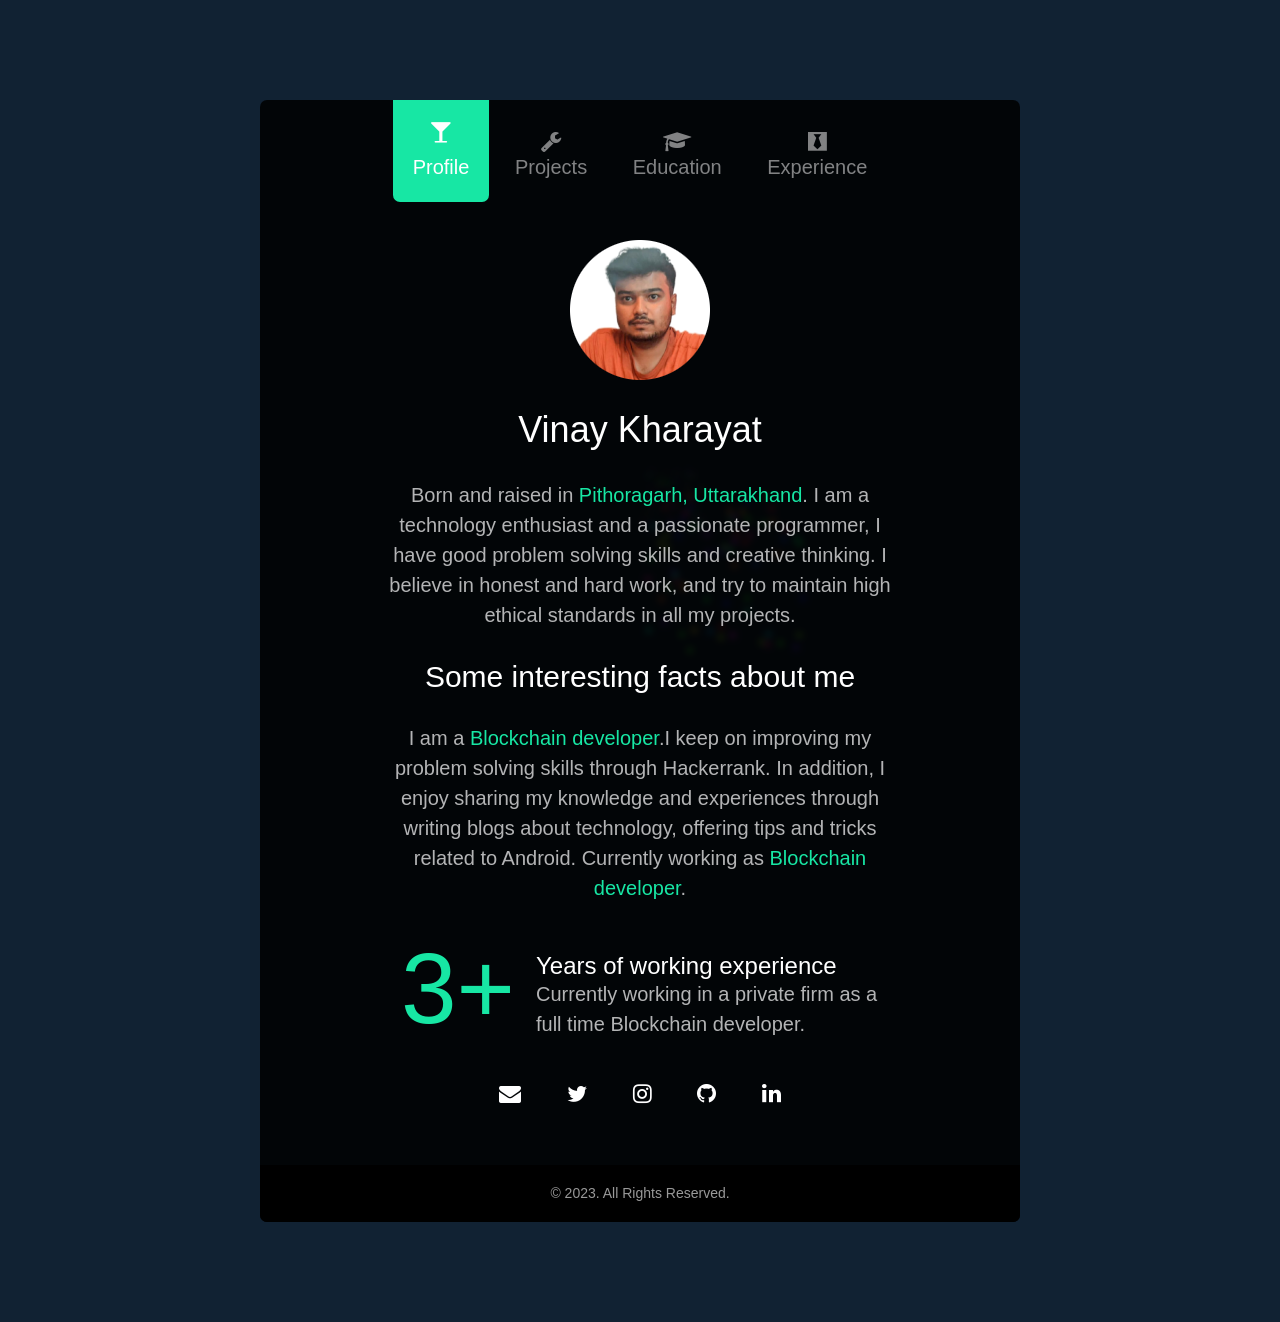
==== commit 602b947b: "Added a new project" ====
--- a/index.html
+++ b/index.html
@@ -147,6 +147,28 @@
                         <div class="col-md-12">
                             <p>These are some projects where I got opportunity to work.</p>
 
+                            <!-- Chain Event -->
+                            <div class="fh5co-feature">
+                                <div class="fh5co-icon">
+                                    <i class="icon-wrench"></i>
+                                    <!-- <img src="https://custom-images.strikinglycdn.com/res/hrscywv4p/image/upload/c_limit,fl_lossy,h_64,w_64,q_auto/12140784/304171_578918.png" -->
+                                    <!-- width="64" style="margin: 10%; background-color: white;"> -->
+                                </div>
+                                <div class="fh5co-text">
+                                    <h2>2023-Present</h2>
+                                    <h3><a href="https://www.moxplatform.com/">Chain Event</a></h3>
+                                    <h4 class="difficulty-level"><span>Difficulty</span>:
+                                        <i class="icon-star"></i>
+                                        <i class="icon-star"></i>
+                                    </h4>
+                                    <h4 class="difficulty-level"><span>Tech Stack</span>:
+                                        <i class="devicon-nextjs-plain"></i>
+                                    </h4>
+                                    <p>Chain Event is the project to listen to EVM based blockchain event in real time!
+                                    </p>
+                                </div>
+                            </div>
+
                             <!-- Mox -->
                             <div class="fh5co-feature">
                                 <div class="fh5co-icon">
--- a/sass/style.css
+++ b/sass/style.css
@@ -11,10 +11,6 @@
 *	Edit this section
 *
 * ======================================================= */
-html {
-  font: 5vmin/1.3 Serif;
-}
-
 body {
   display: block;
   font-family: "Source Sans Pro", Arial, sans-serif;
@@ -57,39 +53,43 @@
   height: 3em;
   content: ".";
   mix-blend-mode: screen;
-  animation: 44s -27s move infinite ease-in-out alternate;
+  animation: 42s -30s move infinite ease-in-out alternate;
 }
 
 body::before {
-  text-shadow: 0.8054361177em 1.4581035669em 7px hsla(39.5329211628, 100%, 50%, 0.9), 1.9022330529em 1.7890562094em 7px hsla(228.7842611569, 100%, 50%, 0.9), 1.1632799823em -0.1754318928em 7px hsla(262.1480014532, 100%, 50%, 0.9), -0.4559157014em 0.9490690558em 7px hsla(76.8679607886, 100%, 50%, 0.9), 1.9893870112em 0.0102608632em 7px hsla(188.3879961558, 100%, 50%, 0.9), -0.4768179587em -0.4308066937em 7px hsla(117.6665071629, 100%, 50%, 0.9), -0.4740825903em 1.9474830049em 7px hsla(6.6711832748, 100%, 50%, 0.9), 0.3403223434em 1.4726456116em 7px hsla(79.9275902082, 100%, 50%, 0.9), 1.7007879624em 1.2731801555em 7px hsla(5.3353293526, 100%, 50%, 0.9), 0.2754548211em -0.0799079953em 7px hsla(66.2103642128, 100%, 50%, 0.9), 0.555486562em 0.1857129254em 7px hsla(244.9051154476, 100%, 50%, 0.9), 0.667227256em 2.3339616904em 7px hsla(60.1778578145, 100%, 50%, 0.9), -0.0718858248em 2.3330764764em 7px hsla(333.7156485062, 100%, 50%, 0.9), 1.2774750746em 1.4930679141em 7px hsla(117.0987410628, 100%, 50%, 0.9), 0.0293532002em 0.5958329941em 7px hsla(146.9933836466, 100%, 50%, 0.9), -0.0590380198em 1.6116999291em 7px hsla(230.8667082283, 100%, 50%, 0.9), 0.2073400639em -0.1941807832em 7px hsla(326.5439618003, 100%, 50%, 0.9), 2.3177531991em 0.0299888404em 7px hsla(4.0754502478, 100%, 50%, 0.9), 1.0070748394em 0.7314754437em 7px hsla(184.8384318495, 100%, 50%, 0.9), 0.7409004928em -0.0615579561em 7px hsla(303.0575010816, 100%, 50%, 0.9), 0.3061467569em 0.9126447156em 7px hsla(207.4828871733, 100%, 50%, 0.9), 1.4979017696em 0.4235151288em 7px hsla(345.7807760661, 100%, 50%, 0.9), 1.2975521567em 1.0164082989em 7px hsla(140.0638596801, 100%, 50%, 0.9), 0.989444834em -0.2390972226em 7px hsla(54.2505016601, 100%, 50%, 0.9), -0.3531718604em 1.0642860002em 7px hsla(243.835979879, 100%, 50%, 0.9), 2.2249898024em 0.068051264em 7px hsla(138.7718179331, 100%, 50%, 0.9), 0.3707094536em -0.0753022252em 7px hsla(208.5565128223, 100%, 50%, 0.9), 0.4776973321em 0.4605425319em 7px hsla(32.3123393856, 100%, 50%, 0.9), 1.9312620877em 0.0234008876em 7px hsla(260.5979069883, 100%, 50%, 0.9), 0.2642789476em 1.3310848682em 7px hsla(332.2060143138, 100%, 50%, 0.9), 1.7743085731em 0.4150593433em 7px hsla(48.5750920127, 100%, 50%, 0.9), 2.4476459945em 2.016095541em 7px hsla(187.0916171728, 100%, 50%, 0.9), 2.4144327646em -0.4158253149em 7px hsla(186.3781420096, 100%, 50%, 0.9), 1.5361643486em -0.3511841959em 7px hsla(113.7871575049, 100%, 50%, 0.9), -0.3480824297em -0.0234928885em 7px hsla(237.8511093815, 100%, 50%, 0.9), 0.7362225926em 1.7144065453em 7px hsla(74.5144649818, 100%, 50%, 0.9), 0.840107433em 1.7690746286em 7px hsla(191.0865871032, 100%, 50%, 0.9), 0.0865914062em 1.5496540447em 7px hsla(200.9290010184, 100%, 50%, 0.9), -0.3227123556em 0.1121071735em 7px hsla(353.3456648023, 100%, 50%, 0.9), 1.0925881685em 0.803217796em 7px hsla(338.9696402961, 100%, 50%, 0.9), 1.2898300897em 2.1051709224em 7px hsla(315.0032466392, 100%, 50%, 0.9);
-  animation-duration: 44s;
-  animation-delay: -27s;
+  text-shadow: 0.7730672261em 0.6277875044em 7px hsla(128.479235936, 100%, 50%, 0.9), 0.8139124528em 0.6119614235em 7px hsla(61.509376513, 100%, 50%, 0.9), 0.2896016937em 0.2610365673em 7px hsla(157.9552672008, 100%, 50%, 0.9), 2.4482015543em 1.606186925em 7px hsla(325.7126030742, 100%, 50%, 0.9), 2.2470148148em 0.3950834781em 7px hsla(102.5707128407, 100%, 50%, 0.9), 0.8331499748em 2.6156766422em 7px hsla(109.4495158493, 100%, 50%, 0.9), 1.6771903457em 1.7919596501em 7px hsla(358.1588850082, 100%, 50%, 0.9), 1.6161474954em 0.6355974396em 7px hsla(190.3522204762, 100%, 50%, 0.9), 0.4023837716em 1.686559141em 7px hsla(339.9208270795, 100%, 50%, 0.9), 2.9772464638em 0.9927235921em 7px hsla(58.962872587, 100%, 50%, 0.9), 0.9029846867em 0.5789431336em 7px hsla(107.7842984943, 100%, 50%, 0.9), 1.1961887271em 0.575808802em 7px hsla(105.8347797402, 100%, 50%, 0.9), 0.481208441em 1.5794126604em 7px hsla(37.0651120317, 100%, 50%, 0.9), 1.6067655387em 0.1335978249em 7px hsla(110.8211431342, 100%, 50%, 0.9), 1.4820772053em 2.9266128964em 7px hsla(325.0217790908, 100%, 50%, 0.9), 1.2304964544em 0.6366121962em 7px hsla(146.3654944577, 100%, 50%, 0.9), 2.3078855053em 2.8930372068em 7px hsla(216.8970532841, 100%, 50%, 0.9), 1.6017186255em 1.24927013em 7px hsla(277.2611111406, 100%, 50%, 0.9), 2.6897332513em 2.4682996078em 7px hsla(311.4326583747, 100%, 50%, 0.9), 0.2512175218em 2.09640687em 7px hsla(57.1196605219, 100%, 50%, 0.9), 2.6804535968em 0.8594786601em 7px hsla(238.933926302, 100%, 50%, 0.9), 2.4678623185em 0.1311587472em 7px hsla(31.7013420274, 100%, 50%, 0.9), 2.2361518043em 1.8975398676em 7px hsla(115.9630666609, 100%, 50%, 0.9), 2.643725778em 1.5383957112em 7px hsla(310.9583508967, 100%, 50%, 0.9), 1.2180140822em 0.194643497em 7px hsla(9.9537608708, 100%, 50%, 0.9), 2.560615826em 0.3627729761em 7px hsla(96.9577575618, 100%, 50%, 0.9), 0.8894555818em 0.2271978061em 7px hsla(92.8305080962, 100%, 50%, 0.9), 1.4141250217em 1.7793040315em 7px hsla(209.0764539402, 100%, 50%, 0.9), 0.9559354748em 0.8031365299em 7px hsla(328.1724780521, 100%, 50%, 0.9), 2.3810446509em 1.5034831645em 7px hsla(323.4710030358, 100%, 50%, 0.9), 0.5141105544em 1.3357221132em 7px hsla(273.61362633, 100%, 50%, 0.9), 1.4403779938em 2.1816909346em 7px hsla(9.8061893894, 100%, 50%, 0.9), 2.1894800747em 1.2725636299em 7px hsla(258.7147399707, 100%, 50%, 0.9), 2.4912497028em 2.1663032263em 7px hsla(154.014845193, 100%, 50%, 0.9), 0.4317208326em 0.1175266253em 7px hsla(295.9469598855, 100%, 50%, 0.9);
+  z-index: -1;
+  animation-duration: 42s;
+  animation-delay: -30s;
 }
 
 body::after {
-  text-shadow: 1.9866476043em 0.749169958em 7px hsla(348.260219424, 100%, 50%, 0.9), 0.6549055572em 0.9610889836em 7px hsla(293.9790262394, 100%, 50%, 0.9), 0.7700169412em 1.8224480685em 7px hsla(274.6574912073, 100%, 50%, 0.9), 0.5885968267em 0.3132185416em 7px hsla(153.0076414312, 100%, 50%, 0.9), 0.4150775928em 0.2318225307em 7px hsla(339.2713953993, 100%, 50%, 0.9), 1.4184987869em -0.3214366318em 7px hsla(157.1010487746, 100%, 50%, 0.9), 1.3195769728em 1.0834558437em 7px hsla(280.6712805146, 100%, 50%, 0.9), -0.2499564879em 1.9395695966em 7px hsla(253.0965669931, 100%, 50%, 0.9), 0.9120507627em 2.2630147193em 7px hsla(343.6545927563, 100%, 50%, 0.9), -0.4566443766em 0.3315637202em 7px hsla(227.691345404, 100%, 50%, 0.9), 2.4297544171em 1.3040215104em 7px hsla(49.2745079248, 100%, 50%, 0.9), 0.4908115619em 0.324854086em 7px hsla(213.5280212569, 100%, 50%, 0.9), 0.0927406146em 1.5534684804em 7px hsla(203.7263940457, 100%, 50%, 0.9), 0.3527448649em -0.0607142485em 7px hsla(307.8998586843, 100%, 50%, 0.9), 0.7866490738em 2.4942555251em 7px hsla(261.0682513457, 100%, 50%, 0.9), 0.6082673418em 0.7516254978em 7px hsla(77.1154837098, 100%, 50%, 0.9), 2.2614202682em 2.4287230288em 7px hsla(331.1626899747, 100%, 50%, 0.9), -0.4504681509em 0.6588114095em 7px hsla(58.4632863405, 100%, 50%, 0.9), 2.0134539414em 0.429315933em 7px hsla(348.1136269225, 100%, 50%, 0.9), 1.1819865284em 1.5478808304em 7px hsla(16.8197977044, 100%, 50%, 0.9), 2.0689010867em 0.8085023455em 7px hsla(72.7641904378, 100%, 50%, 0.9), 1.4069440346em 0.4250834733em 7px hsla(107.3209172646, 100%, 50%, 0.9), 2.1969672058em 1.9396505873em 7px hsla(180.406310118, 100%, 50%, 0.9), 1.3073392357em 0.531463239em 7px hsla(315.3776608088, 100%, 50%, 0.9), 0.4028476327em 1.9882489943em 7px hsla(160.3913749358, 100%, 50%, 0.9), 0.7172464452em 0.277557853em 7px hsla(355.3470260443, 100%, 50%, 0.9), 0.7805176354em 2.471539768em 7px hsla(334.343039501, 100%, 50%, 0.9), 0.5697980976em 2.3465133669em 7px hsla(109.2577839829, 100%, 50%, 0.9), 1.7805251448em 1.7676207926em 7px hsla(164.5363767248, 100%, 50%, 0.9), 0.4787162193em 2.4144274716em 7px hsla(200.2378955466, 100%, 50%, 0.9), 2.2128378996em 1.7182493792em 7px hsla(347.2200540416, 100%, 50%, 0.9), 1.3553282627em 0.1515444654em 7px hsla(324.1940678906, 100%, 50%, 0.9), 1.665855317em 1.825897787em 7px hsla(322.2041391087, 100%, 50%, 0.9), -0.3797475717em 1.944027513em 7px hsla(247.0698362853, 100%, 50%, 0.9), 0.5272549958em 0.0443535462em 7px hsla(332.2150863171, 100%, 50%, 0.9), 0.6422060624em 0.960141639em 7px hsla(7.123779672, 100%, 50%, 0.9), 0.0509995239em 2.2352809061em 7px hsla(25.1457241909, 100%, 50%, 0.9), -0.4985745057em 0.5377954078em 7px hsla(169.0367658032, 100%, 50%, 0.9), 1.2157914752em 1.8160818294em 7px hsla(126.6597055755, 100%, 50%, 0.9), 0.3311453518em -0.4407102699em 7px hsla(323.7364331729, 100%, 50%, 0.9), 2.3631233304em 1.2391101802em 7px hsla(235.7787800674, 100%, 50%, 0.9);
-  animation-duration: 43s;
-  animation-delay: -32s;
+  text-shadow: 1.7248658231em 0.1292770428em 7px hsla(311.9610903672, 100%, 50%, 0.9), 2.1476402454em 0.1652256463em 7px hsla(104.2696502708, 100%, 50%, 0.9), 2.1976929899em 0.6395894688em 7px hsla(296.862188843, 100%, 50%, 0.9), 1.3048898729em 1.1140937405em 7px hsla(319.5851107571, 100%, 50%, 0.9), 0.5392200607em 2.9881189592em 7px hsla(316.1690220523, 100%, 50%, 0.9), 1.3421782581em 0.4767679204em 7px hsla(120.4280545496, 100%, 50%, 0.9), 2.2440597151em 0.0333598517em 7px hsla(261.2051016997, 100%, 50%, 0.9), 2.9034681199em 0.8539545629em 7px hsla(98.1573906789, 100%, 50%, 0.9), 0.3687333126em 0.2353274729em 7px hsla(137.921050581, 100%, 50%, 0.9), 1.5189031245em 1.1285703831em 7px hsla(243.9307436697, 100%, 50%, 0.9), 0.6381153994em 1.9904859777em 7px hsla(175.9573267181, 100%, 50%, 0.9), 0.4762777039em 0.8907691597em 7px hsla(309.9672627299, 100%, 50%, 0.9), 0.0453216709em 2.5179486287em 7px hsla(335.1552023253, 100%, 50%, 0.9), 0.5507562474em 1.4505682225em 7px hsla(1.673970004, 100%, 50%, 0.9), 2.2888658256em 0.0913999458em 7px hsla(230.6300372914, 100%, 50%, 0.9), 1.351958447em 2.6624422806em 7px hsla(125.0748732227, 100%, 50%, 0.9), 2.2565808827em 0.9145059005em 7px hsla(72.212179543, 100%, 50%, 0.9), 2.594058618em 2.1690957571em 7px hsla(158.959382767, 100%, 50%, 0.9), 1.4992213435em 2.8324005595em 7px hsla(184.4092963907, 100%, 50%, 0.9), 1.5320369976em 1.7867340808em 7px hsla(303.3437119665, 100%, 50%, 0.9), 2.9164827044em 2.4106753658em 7px hsla(336.1659702201, 100%, 50%, 0.9), 1.5719013129em 1.6762089368em 7px hsla(328.0377621183, 100%, 50%, 0.9), 2.8282519305em 1.879590769em 7px hsla(141.3743109131, 100%, 50%, 0.9), 2.9600566223em 2.7490344456em 7px hsla(289.6235071807, 100%, 50%, 0.9), 1.7162506726em 0.4902217849em 7px hsla(279.3415756003, 100%, 50%, 0.9), 0.4827875284em 1.2453863106em 7px hsla(302.632080137, 100%, 50%, 0.9), 0.3776137642em 2.8726776869em 7px hsla(171.6835077012, 100%, 50%, 0.9), 2.6757328818em 2.4184485601em 7px hsla(193.4221017273, 100%, 50%, 0.9), 0.3408409433em 2.5587971119em 7px hsla(261.0215304304, 100%, 50%, 0.9), 0.8126761261em 1.1168842216em 7px hsla(249.4032384034, 100%, 50%, 0.9), 1.3382476365em 0.677465193em 7px hsla(101.5167624174, 100%, 50%, 0.9), 1.8302485689em 1.160299557em 7px hsla(50.0034082264, 100%, 50%, 0.9), 0.9995255775em 0.5230047774em 7px hsla(136.5037578493, 100%, 50%, 0.9), 2.4253193782em 0.2173786425em 7px hsla(283.2206168691, 100%, 50%, 0.9), 1.4097510054em 2.3319191223em 7px hsla(262.378707627, 100%, 50%, 0.9);
+  z-index: -1;
+  animation-duration: 41s;
+  animation-delay: -35s;
 }
 
 head::before {
-  text-shadow: 0.0814650046em 1.6715898582em 7px hsla(33.5893087241, 100%, 50%, 0.9), 1.9807352383em 1.9840081068em 7px hsla(1.1486722025, 100%, 50%, 0.9), 2.3795631471em 2.1613296584em 7px hsla(30.2623134167, 100%, 50%, 0.9), 2.1335970473em 2.1182484026em 7px hsla(205.0930171933, 100%, 50%, 0.9), -0.4539585225em 1.9131574778em 7px hsla(178.6130486629, 100%, 50%, 0.9), 0.6861621773em 2.0195218801em 7px hsla(119.1792971498, 100%, 50%, 0.9), 1.3295541234em 1.2339881742em 7px hsla(14.0389404943, 100%, 50%, 0.9), 1.9209330072em -0.2218660775em 7px hsla(160.823435913, 100%, 50%, 0.9), 0.7659340043em 0.2179451479em 7px hsla(68.7785073948, 100%, 50%, 0.9), 0.4962029504em 0.0076503661em 7px hsla(278.5464071158, 100%, 50%, 0.9), 2.3608473894em 2.2874141483em 7px hsla(131.192862582, 100%, 50%, 0.9), 1.8649396208em 1.0374458167em 7px hsla(170.9146156754, 100%, 50%, 0.9), -0.4706695188em 0.0350507516em 7px hsla(319.1161739071, 100%, 50%, 0.9), 1.8837066947em 2.4844846155em 7px hsla(65.4995487263, 100%, 50%, 0.9), -0.2487843856em 0.7815338392em 7px hsla(278.3310159412, 100%, 50%, 0.9), 0.9786148685em 0.8525478067em 7px hsla(301.8461405298, 100%, 50%, 0.9), -0.1771222079em 0.9197288883em 7px hsla(107.8052407145, 100%, 50%, 0.9), 0.392823151em -0.0712327453em 7px hsla(331.3487510985, 100%, 50%, 0.9), 1.9894057894em 2.0628699886em 7px hsla(340.2573965583, 100%, 50%, 0.9), 2.0231400673em 1.1368744407em 7px hsla(31.3013488003, 100%, 50%, 0.9), 0.9517684813em 1.7667114764em 7px hsla(253.3147417381, 100%, 50%, 0.9), 1.4658659878em 2.2945431437em 7px hsla(181.7480185037, 100%, 50%, 0.9), 0.029579017em -0.2901465624em 7px hsla(188.132574588, 100%, 50%, 0.9), -0.388802547em 0.036366569em 7px hsla(102.5519409588, 100%, 50%, 0.9), 1.2884669272em 1.1096953207em 7px hsla(124.2568854717, 100%, 50%, 0.9), 0.2636748182em 0.755078714em 7px hsla(102.3959420995, 100%, 50%, 0.9), -0.3166105126em 2.1274174404em 7px hsla(170.0192037808, 100%, 50%, 0.9), 0.6568803709em 1.404078264em 7px hsla(86.1744828832, 100%, 50%, 0.9), 1.9896797994em 0.0319867492em 7px hsla(290.3032157313, 100%, 50%, 0.9), 1.3044051457em 0.1908552984em 7px hsla(18.3163839285, 100%, 50%, 0.9), -0.1559758782em 2.096770574em 7px hsla(244.0055505895, 100%, 50%, 0.9), 1.2455458262em 1.8104906031em 7px hsla(143.0422584631, 100%, 50%, 0.9), 1.9305593148em -0.4693610701em 7px hsla(44.7740001092, 100%, 50%, 0.9), 0.7137916612em 0.4094506063em 7px hsla(39.3438089179, 100%, 50%, 0.9), 0.5996906921em 2.3755167843em 7px hsla(226.0510410424, 100%, 50%, 0.9), 0.3984796164em 1.392978419em 7px hsla(223.0866816553, 100%, 50%, 0.9), 0.2350400708em 1.587287928em 7px hsla(43.6975011491, 100%, 50%, 0.9), 2.2107871618em 1.302551525em 7px hsla(267.2726334059, 100%, 50%, 0.9), -0.0525399419em 1.352164754em 7px hsla(205.1330350691, 100%, 50%, 0.9), -0.1227658318em 1.0511136805em 7px hsla(336.1826832475, 100%, 50%, 0.9), 1.8244290386em -0.0835884659em 7px hsla(26.3031992794, 100%, 50%, 0.9);
-  animation-duration: 42s;
-  animation-delay: -23s;
+  text-shadow: 0.3589222434em 0.7848166958em 7px hsla(83.6333972242, 100%, 50%, 0.9), 0.740377048em 0.3381514892em 7px hsla(325.1363368868, 100%, 50%, 0.9), 1.4832767921em 1.0009999752em 7px hsla(95.629009898, 100%, 50%, 0.9), 0.3822012646em 1.0247462521em 7px hsla(80.3826845615, 100%, 50%, 0.9), 2.8734957959em 0.8546295831em 7px hsla(150.3801658919, 100%, 50%, 0.9), 1.4189841828em 2.7260563309em 7px hsla(75.014847729, 100%, 50%, 0.9), 1.9281576182em 2.2232981349em 7px hsla(156.0848007781, 100%, 50%, 0.9), 1.9265836949em 1.9834046567em 7px hsla(117.9864422373, 100%, 50%, 0.9), 1.4067630209em 1.0805180555em 7px hsla(251.6452183806, 100%, 50%, 0.9), 2.9369545267em 0.9303563932em 7px hsla(129.3366306677, 100%, 50%, 0.9), 2.4980438077em 1.1262259243em 7px hsla(26.7328970093, 100%, 50%, 0.9), 0.9037378701em 2.6003041919em 7px hsla(51.9471661067, 100%, 50%, 0.9), 2.2461044585em 0.5355937652em 7px hsla(117.452849419, 100%, 50%, 0.9), 2.5624464665em 2.8456998411em 7px hsla(110.0290803671, 100%, 50%, 0.9), 0.4253077255em 0.0538449645em 7px hsla(334.2751179746, 100%, 50%, 0.9), 1.5178804668em 2.0842691184em 7px hsla(236.5530078808, 100%, 50%, 0.9), 0.0276579052em 2.5867754689em 7px hsla(167.4986170582, 100%, 50%, 0.9), 2.861521616em 2.9222472232em 7px hsla(258.1159571366, 100%, 50%, 0.9), 0.3400047996em 0.2328342404em 7px hsla(6.8163745512, 100%, 50%, 0.9), 1.4239756221em 2.5426461332em 7px hsla(359.4168976828, 100%, 50%, 0.9), 1.1828342427em 1.0946752216em 7px hsla(263.4720401798, 100%, 50%, 0.9), 1.5898212366em 0.3062274998em 7px hsla(33.0174154506, 100%, 50%, 0.9), 1.530659638em 1.0399939306em 7px hsla(264.9847583609, 100%, 50%, 0.9), 0.8326065445em 0.2381286386em 7px hsla(240.727099106, 100%, 50%, 0.9), 2.6845769953em 0.662884878em 7px hsla(340.3641780455, 100%, 50%, 0.9), 2.3883830328em 0.2515308289em 7px hsla(348.8830440432, 100%, 50%, 0.9), 0.8206349622em 2.9886403993em 7px hsla(109.7251352523, 100%, 50%, 0.9), 0.5979936747em 0.7835702596em 7px hsla(236.2064768225, 100%, 50%, 0.9), 1.1435478395em 2.0039239266em 7px hsla(128.5434967636, 100%, 50%, 0.9), 0.3252492859em 2.451381529em 7px hsla(273.082868156, 100%, 50%, 0.9), 1.1487276942em 0.7562427084em 7px hsla(280.9930184548, 100%, 50%, 0.9), 1.9113075048em 0.1225931999em 7px hsla(236.9069053582, 100%, 50%, 0.9), 0.2735297829em 1.9904820048em 7px hsla(22.7060658469, 100%, 50%, 0.9), 2.9208137702em 2.6967634172em 7px hsla(90.4821269803, 100%, 50%, 0.9), 2.33311929em 2.6766126349em 7px hsla(186.5751738613, 100%, 50%, 0.9);
+  z-index: -1;
+  animation-duration: 41s;
+  animation-delay: -25s;
 }
 
 head::after {
-  text-shadow: 0.7366420052em 2.4060039454em 7px hsla(296.4023600168, 100%, 50%, 0.9), 0.5607662793em 1.6666931594em 7px hsla(191.5759598692, 100%, 50%, 0.9), 0.2891382401em 2.0412253417em 7px hsla(106.6065136019, 100%, 50%, 0.9), 0.2420451663em 0.9531343104em 7px hsla(177.7407748796, 100%, 50%, 0.9), 2.1400246217em 1.4693759258em 7px hsla(170.6963905954, 100%, 50%, 0.9), 1.4860858211em 1.003993385em 7px hsla(176.3707922118, 100%, 50%, 0.9), 1.2707162194em 0.843507265em 7px hsla(98.715018034, 100%, 50%, 0.9), 2.3794610814em -0.2321164682em 7px hsla(236.2058945285, 100%, 50%, 0.9), 1.5890424299em -0.4946916991em 7px hsla(157.8223267641, 100%, 50%, 0.9), 2.3938827013em -0.4584885166em 7px hsla(199.5534097686, 100%, 50%, 0.9), -0.2390033265em -0.2776972521em 7px hsla(71.2876315123, 100%, 50%, 0.9), 1.2952767818em 0.526077265em 7px hsla(154.4204222981, 100%, 50%, 0.9), 1.0705230482em 2.4196925428em 7px hsla(144.3437046876, 100%, 50%, 0.9), 1.1269092858em -0.2898557219em 7px hsla(38.6909939077, 100%, 50%, 0.9), 0.4279986397em 1.126458598em 7px hsla(318.0513734814, 100%, 50%, 0.9), 2.4478494796em 2.0820931577em 7px hsla(292.0174130056, 100%, 50%, 0.9), -0.0705997171em 0.1378499978em 7px hsla(120.1921583203, 100%, 50%, 0.9), 1.3209044828em 2.1570531754em 7px hsla(289.2548148319, 100%, 50%, 0.9), 0.5340503927em -0.151657391em 7px hsla(81.0605400267, 100%, 50%, 0.9), 2.2096522196em 0.1487784075em 7px hsla(44.2034830039, 100%, 50%, 0.9), 1.0514757657em -0.2288195321em 7px hsla(4.3680766827, 100%, 50%, 0.9), 0.6002626259em 1.4255042002em 7px hsla(134.9741272688, 100%, 50%, 0.9), -0.2105156917em 0.5640749152em 7px hsla(171.3024859342, 100%, 50%, 0.9), 1.253482597em 0.0029852781em 7px hsla(335.1251642628, 100%, 50%, 0.9), 1.8555438709em -0.0160257621em 7px hsla(344.5785462755, 100%, 50%, 0.9), 1.5331310423em 1.0777943863em 7px hsla(249.5346424015, 100%, 50%, 0.9), -0.0414895775em 0.6625387521em 7px hsla(163.1573662277, 100%, 50%, 0.9), 1.0771766551em 1.751639437em 7px hsla(94.7507295861, 100%, 50%, 0.9), 0.0439153945em -0.4417594383em 7px hsla(77.5389339636, 100%, 50%, 0.9), 2.0717667015em 0.7306717113em 7px hsla(193.9297299144, 100%, 50%, 0.9), 0.3855340492em 1.6805055631em 7px hsla(351.2364735166, 100%, 50%, 0.9), 2.4485093546em -0.0609448601em 7px hsla(30.5928809306, 100%, 50%, 0.9), 2.319061667em 1.2360066568em 7px hsla(245.7308917233, 100%, 50%, 0.9), -0.2924041145em 1.2157508769em 7px hsla(287.9294003999, 100%, 50%, 0.9), 1.233367849em -0.0494491554em 7px hsla(82.9269744922, 100%, 50%, 0.9), -0.1562648985em 0.9070651677em 7px hsla(161.52911105, 100%, 50%, 0.9), -0.0323668087em 0.8229452901em 7px hsla(173.3613040749, 100%, 50%, 0.9), 1.6329515245em 1.7229431061em 7px hsla(225.6016590226, 100%, 50%, 0.9), 2.3647697852em 2.2016055694em 7px hsla(345.1810271271, 100%, 50%, 0.9), 1.9678396304em 1.9920986713em 7px hsla(257.8237878661, 100%, 50%, 0.9), -0.2744525288em 0.3920007615em 7px hsla(153.2452098021, 100%, 50%, 0.9);
-  animation-duration: 41s;
-  animation-delay: -19s;
+  text-shadow: 2.9883602854em 1.9762409035em 7px hsla(242.0948974762, 100%, 50%, 0.9), 0.5428727272em 1.5399549022em 7px hsla(161.4217275292, 100%, 50%, 0.9), 0.8612647255em 0.6063737982em 7px hsla(118.0404636766, 100%, 50%, 0.9), 0.0700497856em 1.2116218304em 7px hsla(123.3239024609, 100%, 50%, 0.9), 0.2692920503em 0.9202015621em 7px hsla(73.666223531, 100%, 50%, 0.9), 1.9371832892em 0.4704338576em 7px hsla(112.4603788394, 100%, 50%, 0.9), 2.4064552782em 0.5075228204em 7px hsla(29.5173861513, 100%, 50%, 0.9), 0.9999648634em 0.56196407em 7px hsla(146.8669112275, 100%, 50%, 0.9), 0.6889709793em 1.7625767358em 7px hsla(6.2654969008, 100%, 50%, 0.9), 0.5107293337em 1.487241739em 7px hsla(261.1278501748, 100%, 50%, 0.9), 1.6460567571em 2.694223814em 7px hsla(301.3417947025, 100%, 50%, 0.9), 0.4509147711em 0.5531032817em 7px hsla(259.9483978407, 100%, 50%, 0.9), 0.7066532387em 1.7476258525em 7px hsla(77.5655630306, 100%, 50%, 0.9), 0.5622995691em 1.6615836319em 7px hsla(339.4161411914, 100%, 50%, 0.9), 1.669830304em 0.4153802493em 7px hsla(284.0901118401, 100%, 50%, 0.9), 1.8830706912em 0.9028437693em 7px hsla(355.9858302329, 100%, 50%, 0.9), 0.0117658468em 1.6068457811em 7px hsla(319.3376005326, 100%, 50%, 0.9), 1.6786340101em 1.3550781452em 7px hsla(24.2981069668, 100%, 50%, 0.9), 1.5963921252em 1.0623588914em 7px hsla(121.4494164823, 100%, 50%, 0.9), 0.6825593283em 0.4710328341em 7px hsla(247.6775250521, 100%, 50%, 0.9), 2.3166469453em 2.8640407947em 7px hsla(329.9041924984, 100%, 50%, 0.9), 0.4253787622em 1.7702344719em 7px hsla(101.9596045062, 100%, 50%, 0.9), 0.6677952662em 2.682171314em 7px hsla(110.7749994405, 100%, 50%, 0.9), 1.210716177em 2.620558248em 7px hsla(203.2297392674, 100%, 50%, 0.9), 1.6804732389em 0.8839238871em 7px hsla(294.0558993367, 100%, 50%, 0.9), 2.6309339334em 0.8510643742em 7px hsla(226.8265215291, 100%, 50%, 0.9), 1.8324206326em 0.3358658633em 7px hsla(41.3758041978, 100%, 50%, 0.9), 1.6186432408em 0.4702573111em 7px hsla(126.7660890693, 100%, 50%, 0.9), 2.2057438394em 2.819706233em 7px hsla(88.3571768917, 100%, 50%, 0.9), 1.9710482599em 0.7763006084em 7px hsla(325.8547519772, 100%, 50%, 0.9), 1.7306260627em 0.7545290726em 7px hsla(351.6432307628, 100%, 50%, 0.9), 2.0887713549em 1.3341337059em 7px hsla(225.0243926593, 100%, 50%, 0.9), 0.114799563em 0.5997553843em 7px hsla(184.6398664825, 100%, 50%, 0.9), 2.2699804704em 0.0206624017em 7px hsla(116.5801150933, 100%, 50%, 0.9), 0.8222666081em 0.0150236192em 7px hsla(23.9308549765, 100%, 50%, 0.9);
+  z-index: -1;
+  animation-duration: 40s;
+  animation-delay: -22s;
 }
 
 @keyframes move {
   from {
-    transform: rotate(0deg) scale(12) translateX(-20px);
+    transform: rotate(0deg) scale(12) translateX(-20px) translateZ(0);
   }
   to {
-    transform: rotate(360deg) scale(18) translateX(20px);
+    transform: rotate(360deg) scale(18) translateX(20px) translateZ(0);
   }
 }
 a {
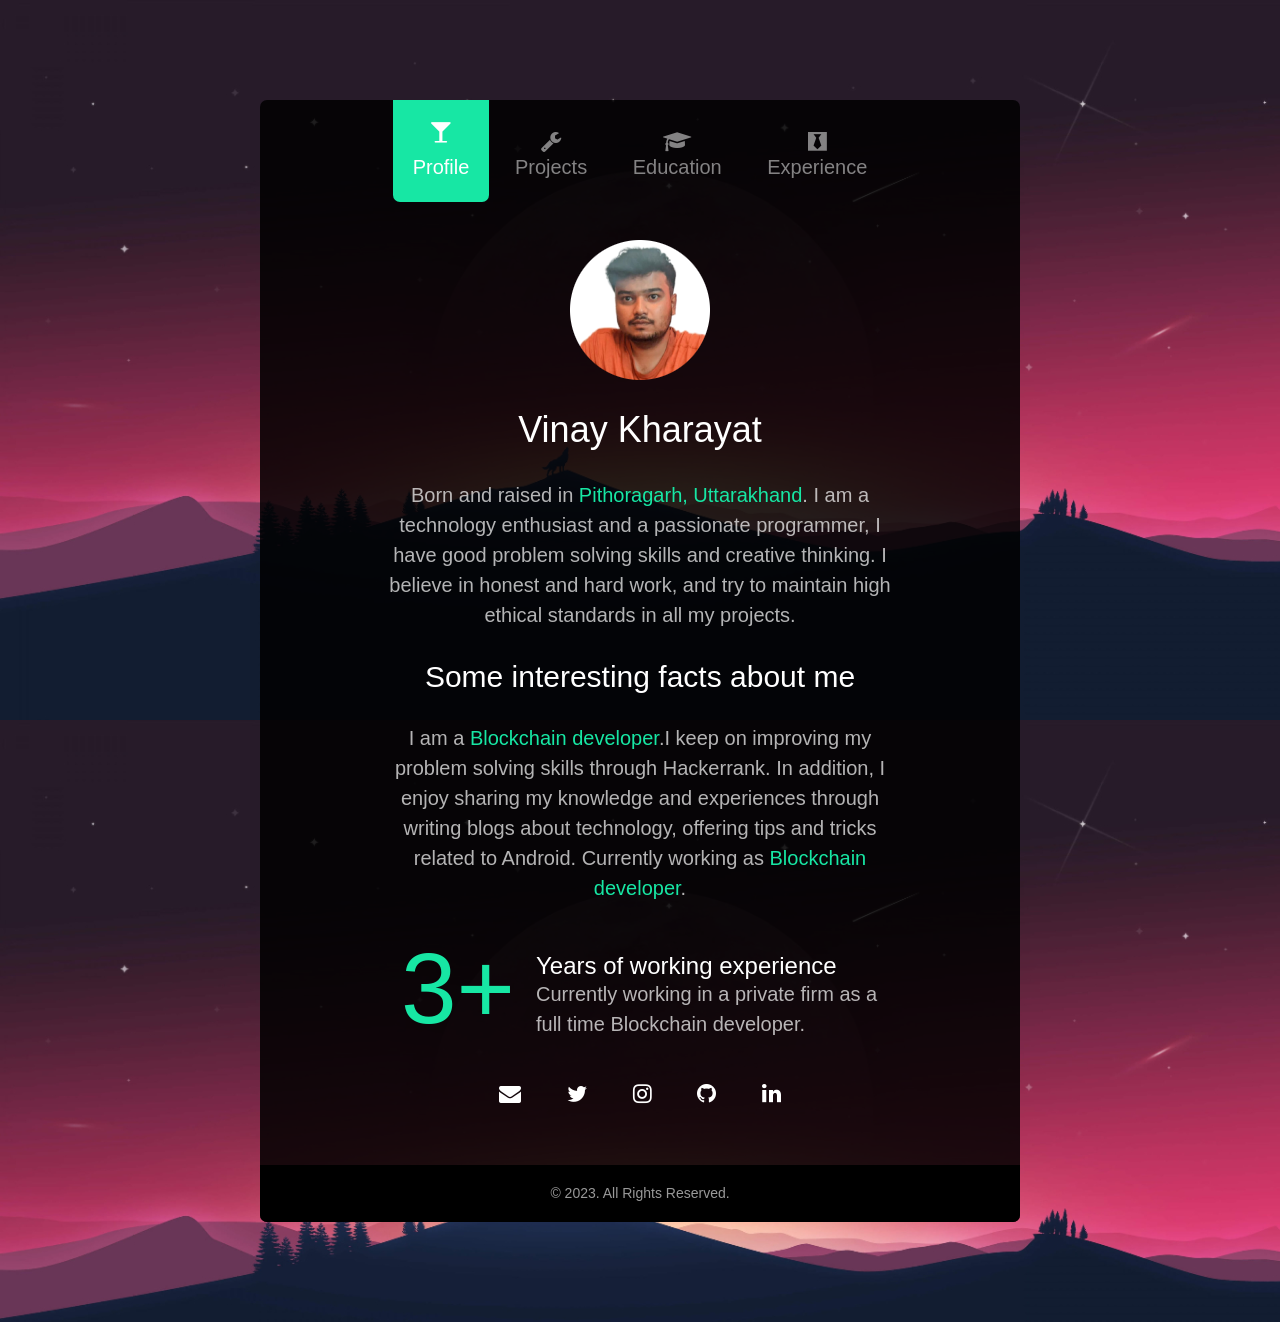
==== commit 73e8194a: "Changed to static background" ====
--- a/index.html
+++ b/index.html
@@ -4,15 +4,20 @@
 <!--[if IE 8]>         <html class="no-js lt-ie9"> <![endif]-->
 <!--[if gt IE 8]><!-->
 <html class="no-js">
-<!--<![endif]-->
-
-<head>
-    <meta charset="utf-8">
-    <meta http-equiv="X-UA-Compatible" content="IE=edge">
+  <!--<![endif]-->
+
+  <head>
+    <meta charset="utf-8" />
+    <meta http-equiv="X-UA-Compatible" content="IE=edge" />
     <title>Vinay Kharayat &mdash; Blockchain developer</title>
-    <meta name="viewport" content="width=device-width, initial-scale=1">
-    <meta name="description" content="Portfolio of vinay kharayat, blockchain developer." />
-    <meta name="keywords" content="
+    <meta name="viewport" content="width=device-width, initial-scale=1" />
+    <meta
+      name="description"
+      content="Portfolio of vinay kharayat, blockchain developer."
+    />
+    <meta
+      name="keywords"
+      content="
         software developer, 
         freelancer, 
         web developer, 
@@ -28,7 +33,8 @@
         nodejs,
         docker,
         ethereum developer
-        " />
+        "
+    />
     <meta name="author" content="Vinay Kharayat" />
 
     <!-- 
@@ -57,277 +63,383 @@
     <meta name="twitter:card" content="" /> -->
 
     <!-- Place favicon.ico and apple-touch-icon.png in the root directory -->
-    <link rel="shortcut icon" href="favicon.ico">
+    <link rel="shortcut icon" href="favicon.ico" />
 
     <!-- <link href='https://fonts.googleapis.com/css?family=Work+Sans:400,300,600,400italic,700' rel='stylesheet' type='text/css'> -->
 
     <!-- Animate.css -->
-    <link rel="stylesheet" href="css/animate.css">
+    <link rel="stylesheet" href="css/animate.css" />
     <!-- Icomoon Icon Fonts-->
-    <link rel="stylesheet" href="css/icomoon.css">
+    <link rel="stylesheet" href="css/icomoon.css" />
     <!-- Bootstrap  -->
-    <link rel="stylesheet" href="css/bootstrap.css">
+    <link rel="stylesheet" href="css/bootstrap.css" />
     <!-- Theme style  -->
     <!-- <link rel="stylesheet" href="css/style.css"> -->
-    <link rel="stylesheet" href="sass/style.css">
+    <link rel="stylesheet" href="sass/style.css" />
 
     <!-- Modernizr JS -->
     <script src="js/modernizr-2.6.2.min.js"></script>
     <!-- FOR IE9 below -->
     <!--[if lt IE 9]>
-	<script src="js/respond.min.js"></script>
-	<![endif]-->
+      <script src="js/respond.min.js"></script>
+    <![endif]-->
 
     <!--Devicon-->
     <!-- <link rel="stylesheet" src="css/devicon.min.css"> -->
 
-    <link rel="stylesheet" href="https://cdn.jsdelivr.net/gh/devicons/devicon@v2.15.1/devicon.min.css">
-
-
-</head>
-
-<body>
+    <link
+      rel="stylesheet"
+      href="https://cdn.jsdelivr.net/gh/devicons/devicon@v2.15.1/devicon.min.css"
+    />
+  </head>
+
+  <body
+    style="background: url(images/background.jpg); background-size: contain"
+  >
     <div id="fh5co-main">
-        <div class="fh5co-tab-wrap">
-            <ul class="fh5co-tab-menu">
-                <li class="active"><a href="#" data-tab="1"><span class="icon icon-glass"></span><span
-                            class="menu-text">Profile</span></a></li>
-                <li><a href="#" data-tab="2"><span class="icon icon-wrench"></span><span
-                            class="menu-text">Projects</span></a></li>
-                <li><a href="#" data-tab="3"><span class="icon icon-graduation-cap"></span><span
-                            class="menu-text">Education</span></a></li>
-                <!-- <li><a href="#" data-tab="4"><span class="icon icon-certificate"></span><span class="menu-text">Certificates</span></a></li> -->
-                <li><a href="#" data-tab="5"><span class="icon icon-black-tie"></span><span
-                            class="menu-text">Experience</span></a></li>
-                <!-- <li><a href="#" data-tab="6" data-pie="yes"><span class="icon icon-fighter-jet"></span><span class="menu-text">Skills</span></a></li> -->
+      <div class="fh5co-tab-wrap">
+        <ul class="fh5co-tab-menu">
+          <li class="active">
+            <a href="#" data-tab="1"
+              ><span class="icon icon-glass"></span
+              ><span class="menu-text">Profile</span></a
+            >
+          </li>
+          <li>
+            <a href="#" data-tab="2"
+              ><span class="icon icon-wrench"></span
+              ><span class="menu-text">Projects</span></a
+            >
+          </li>
+          <li>
+            <a href="#" data-tab="3"
+              ><span class="icon icon-graduation-cap"></span
+              ><span class="menu-text">Education</span></a
+            >
+          </li>
+          <!-- <li><a href="#" data-tab="4"><span class="icon icon-certificate"></span><span class="menu-text">Certificates</span></a></li> -->
+          <li>
+            <a href="#" data-tab="5"
+              ><span class="icon icon-black-tie"></span
+              ><span class="menu-text">Experience</span></a
+            >
+          </li>
+          <!-- <li><a href="#" data-tab="6" data-pie="yes"><span class="icon icon-fighter-jet"></span><span class="menu-text">Skills</span></a></li> -->
+        </ul>
+        <div class="fh5co-tab-content active" data-content="1">
+          <div class="fh5co-content-inner text-center">
+            <div class="row row-bottom-padded-sm">
+              <div class="col-md-12">
+                <figure>
+                  <img src="images/pfp.png" alt="Profile Picture" />
+                </figure>
+                <h1>Vinay Kharayat</h1>
+                <p>
+                  Born and raised in
+                  <a href="https://en.wikipedia.org/wiki/Pithoragarh"
+                    >Pithoragarh, Uttarakhand</a
+                  >. I am a technology enthusiast and a passionate programmer, I
+                  have good problem solving skills and creative thinking. I
+                  believe in honest and hard work, and try to maintain high
+                  ethical standards in all my projects.
+                </p>
+                <h2>Some interesting facts about me</h2>
+                <p>
+                  I am a <a href="#">Blockchain developer</a>.I keep on
+                  improving my problem solving skills through Hackerrank. In
+                  addition, I enjoy sharing my knowledge and experiences through
+                  writing blogs about technology, offering tips and tricks
+                  related to Android. Currently working as
+                  <a href="">Blockchain developer</a>.
+                </p>
+              </div>
+            </div>
+            <div class="row">
+              <div class="col-md-12 fh5co-counter">
+                <div class="fh5co-number fh5co-left">3+</div>
+                <div class="fh5co-text">
+                  <h3 class="border-bottom">Years of working experience</h3>
+                  <p>
+                    Currently working in a private firm as a full time
+                    Blockchain developer.
+                  </p>
+                </div>
+              </div>
+            </div>
+            <ul class="fh5co-social">
+              <li>
+                <a href="mailto:vinaykharayat@gmail.com"
+                  ><i class="icon-envelope"></i
+                ></a>
+              </li>
+              <li>
+                <a href="https://twitter.com/VinayKharayat"
+                  ><i class="icon-twitter"></i
+                ></a>
+              </li>
+              <li>
+                <a href="https://www.instagram.com/vin_ai_/"
+                  ><i class="icon-instagram"></i
+                ></a>
+              </li>
+              <li>
+                <a href="https://github.com/vinaykharayat"
+                  ><i class="icon-github"></i
+                ></a>
+              </li>
+              <li>
+                <a href="https://www.linkedin.com/in/vinay-kharayat-489a1b147/"
+                  ><i class="icon-linkedin"></i
+                ></a>
+              </li>
             </ul>
-            <div class="fh5co-tab-content active" data-content="1">
-                <div class="fh5co-content-inner text-center">
-                    <div class="row row-bottom-padded-sm">
-                        <div class="col-md-12">
-                            <figure>
-                                <img src="images/pfp.png" alt="Profile Picture">
-                            </figure>
-                            <h1>Vinay Kharayat</h1>
-                            <p>Born and raised in <a href="https://en.wikipedia.org/wiki/Pithoragarh">Pithoragarh,
-                                    Uttarakhand</a>. I am a technology enthusiast and a passionate programmer, I have
-                                good problem solving skills and creative thinking. I believe in honest and hard work,
-                                and try to maintain high ethical standards in all my projects. </p>
-                            <h2>Some interesting facts about me</h2>
-                            <p>I am a <a href="#">Blockchain developer</a>.I keep on improving my problem solving skills
-                                through Hackerrank. In addition, I enjoy sharing my knowledge and experiences through
-                                writing blogs about technology, offering tips and tricks related to Android. Currently
-                                working as
-                                <a href="">Blockchain developer</a>.
-                            </p>
-                        </div>
-                    </div>
-                    <div class="row">
-                        <div class="col-md-12 fh5co-counter">
-                            <div class="fh5co-number fh5co-left">3+</div>
-                            <div class="fh5co-text">
-                                <h3 class="border-bottom">Years of working experience</h3>
-                                <p>Currently working in a private firm as a full time Blockchain developer.</p>
-                            </div>
-                        </div>
-                    </div>
-                    <ul class="fh5co-social">
-                        <li><a href="mailto:vinaykharayat@gmail.com"><i class="icon-envelope"></i></a></li>
-                        <li><a href="https://twitter.com/VinayKharayat"><i class="icon-twitter"></i></a></li>
-                        <li><a href="https://www.instagram.com/vin_ai_/"><i class="icon-instagram"></i></a></li>
-                        <li><a href="https://github.com/vinaykharayat"><i class="icon-github"></i></a></li>
-                        <li><a href="https://www.linkedin.com/in/vinay-kharayat-489a1b147/"><i
-                                    class="icon-linkedin"></i></a></li>
-                    </ul>
-                </div>
-            </div>
-            <div class="fh5co-tab-content" data-content="2">
-                <div class="fh5co-content-inner">
-                    <div class="row">
-                        <div class="col-md-12">
-                            <p>These are some projects where I got opportunity to work.</p>
-
-                            <!-- Chain Event -->
-                            <div class="fh5co-feature">
-                                <div class="fh5co-icon">
-                                    <i class="icon-wrench"></i>
-                                    <!-- <img src="https://custom-images.strikinglycdn.com/res/hrscywv4p/image/upload/c_limit,fl_lossy,h_64,w_64,q_auto/12140784/304171_578918.png" -->
-                                    <!-- width="64" style="margin: 10%; background-color: white;"> -->
-                                </div>
-                                <div class="fh5co-text">
-                                    <h2>2023-Present</h2>
-                                    <h3><a href="https://www.moxplatform.com/">Chain Event</a></h3>
-                                    <h4 class="difficulty-level"><span>Difficulty</span>:
-                                        <i class="icon-star"></i>
-                                        <i class="icon-star"></i>
-                                    </h4>
-                                    <h4 class="difficulty-level"><span>Tech Stack</span>:
-                                        <i class="devicon-nextjs-plain"></i>
-                                    </h4>
-                                    <p>Chain Event is the project to listen to EVM based blockchain event in real time!
-                                    </p>
-                                </div>
-                            </div>
-
-                            <!-- Mox -->
-                            <div class="fh5co-feature">
-                                <div class="fh5co-icon">
-                                    <!-- <i class="icon-wrench"></i> -->
-                                    <img src="https://custom-images.strikinglycdn.com/res/hrscywv4p/image/upload/c_limit,fl_lossy,h_64,w_64,q_auto/12140784/304171_578918.png"
-                                        width="64" style="margin: 10%; background-color: white;">
-                                </div>
-                                <div class="fh5co-text">
-                                    <h2>2023-Present</h2>
-                                    <h3><a href="https://www.moxplatform.com/">MOX</a></h3>
-                                    <h4 class="difficulty-level"><span>Difficulty</span>:
-                                        <i class="icon-star"></i>
-                                        <i class="icon-star"></i>
-                                        <i class="icon-star"></i>
-                                        <i class="icon-star"></i>
-                                        <i class="icon-star"></i>
-                                    </h4>
-                                    <h4 class="difficulty-level"><span>Tech Stack</span>:
-                                        <i class="devicon-solidity-plain colored"></i>
-                                        <i class="devicon-nodejs-plain colored"></i>
-                                        <i class="devicon-docker-plain colored"></i>
-                                    </h4>
-                                    <p>MOX is an advertising platform that helps eliminating the privacy concerns for ad
-                                        targeting.
-                                        Using ZKP we can verify the legitimacy of users without sharing personal
-                                        information.
-                                    </p>
-                                </div>
-                            </div>
-
-                            <!-- BinaryBlock -->
-                            <div class="fh5co-feature">
-                                <div class="fh5co-icon">
-                                    <!-- <i class="icon-wrench"></i> -->
-                                    <img src="https://binaryblock.io/favicon.ico" width="64"
-                                        style="margin: 10%; background-color: white;">
-                                </div>
-                                <div class="fh5co-text">
-                                    <h2>2023-Present</h2>
-                                    <h3><a href="https://binaryblock.io/">BinaryBlock</a></h3>
-                                    <h4 class="difficulty-level"><span>Difficulty</span>:
-                                        <i class="icon-star"></i>
-                                        <i class="icon-star"></i>
-                                        <i class="icon-star"></i>
-                                        <i class="icon-star"></i>
-                                        <i class="icon-star"></i>
-                                    </h4>
-                                    <h4 class="difficulty-level"><span>Tech Stack</span>:
-                                        <i class="devicon-solidity-plain colored"></i>
-                                        <i class="devicon-react-plain colored"></i>
-                                    </h4>
-                                    <p>A crypto asset that is unique and grants the holder daily access to earn crypto.
-                                        It is a valuable asset that also provides ongoing earnings opportunities to
-                                        holders.
-                                    </p>
-                                </div>
-                            </div>
-
-                            <!-- SoarLift -->
-                            <div class="fh5co-feature">
-                                <div class="fh5co-icon">
-                                    <!-- <i class="icon-wrench"></i> -->
-                                    <img src="https://play-lh.googleusercontent.com/qEYS0ITbZq5pAn5U9SHAf8joO3IqoftBdWiJqzk38ETNNPUS0XsRwrGj5bU-taQMMIQ=w240-h480"
-                                        width="64" style="margin: 10%; background-color: white;">
-                                </div>
-                                <div class="fh5co-text">
-                                    <h2>2023-Present</h2>
-                                    <h3><a
-                                            href="https://play.google.com/store/apps/details?id=com.soartech.soarlift">SoarLift</a>
-                                    </h3>
-                                    <h4 class="difficulty-level"><span>Difficulty</span>:
-                                        <i class="icon-star"></i>
-                                        <i class="icon-star"></i>
-                                        <i class="icon-star"></i>
-                                        <i class="icon-star"></i>
-                                        <i class="icon-star"></i>
-                                    </h4>
-                                    <h4 class="difficulty-level"><span>Tech Stack</span>:
-                                        <i class="devicon-flutter-plain colored"></i>
-                                        <i class="devicon-firebase-plain colored"></i>
-                                    </h4>
-                                    <p>SoarLift is a service that I developed as my city doesn't have Rapido.
-                                    </p>
-                                </div>
-                            </div>
-
-                            <div class="fh5co-feature">
-                                <div class="fh5co-icon">
-                                    <i class="icon-wrench"></i>
-                                    <!-- <img src="icons/speakerbooster.png" width="64" style="margin: 10%;"> -->
-                                </div>
-                                <div class="fh5co-text">
-                                    <h2>2022-2022</h2>
-                                    <h3><a href="http://vinaykharayat.pythonanywhere.com/">Snowfall Predicter</a></h3>
-                                    <h4 class="difficulty-level"><span>Difficulty</span>:
-                                        <i class="icon-star"></i>
-                                        <i class="icon-star"></i>
-                                        <i class="icon-star"></i>
-                                    </h4>
-                                    <h4 class="difficulty-level"><span>Tech Stack</span>:
-                                        <i class="devicon-flask-original"></i>
-                                        <i class="devicon-python-plain colored"></i>
-                                        <i class="devicon-html5-plain colored"></i>
-                                        <i class="devicon-css3-plain colored"></i>
-                                        <i class="devicon-javascript-plain colored"></i>
-                                    </h4>
-                                    <p>A machine learning model trained on my hometown data that can predict snowfall.
-                                    </p>
-                                </div>
-                            </div>
-
-                            <div class="fh5co-feature">
-                                <div class="fh5co-icon">
-                                    <!-- <i class="icon-wrench"></i> -->
-                                    <img src="icons/speakerbooster.png" width="64" style="margin: 10%;">
-                                </div>
-                                <div class="fh5co-text">
-                                    <h2>2021-Present</h2>
-                                    <h3><a href="https://addons.mozilla.org/en-US/firefox/addon/speaker-booster/">Speaker
-                                            Booster</a></h3>
-                                    <h4 class="difficulty-level"><span>Difficulty</span>:
-                                        <i class="icon-star"></i>
-                                        <i class="icon-star"></i>
-                                        <i class="icon-star"></i>
-                                    </h4>
-                                    <h4 class="difficulty-level"><span>Tech Stack</span>:
-                                        <i class="devicon-html5-plain colored"></i>
-                                        <i class="devicon-css3-plain colored"></i>
-                                        <i class="devicon-javascript-plain colored"></i>
-                                        <i class="devicon-firefox-plain colored"></i>
-                                    </h4>
-                                    <p>A firefox add-on that will increase volumne output of your speakers.</p>
-                                </div>
-                            </div>
-
-                            <div class="fh5co-feature">
-                                <div class="fh5co-icon">
-                                    <i class="icon-wrench"></i>
-                                </div>
-                                <div class="fh5co-text">
-                                    <h2>2020-2020</h2>
-                                    <h3><a href="https://github.com/vinaykharayat/Helping_Hands">Helping Hands</a></h3>
-                                    <h4 class="difficulty-level"><span>Difficulty</span>:
-                                        <i class="icon-star"></i>
-                                        <i class="icon-star"></i>
-                                        <i class="icon-star"></i>
-                                        <i class="icon-star"></i>
-                                        <i class="icon-star"></i>
-                                    </h4>
-                                    <h4 class="difficulty-level"><span>Tech Stack</span>:
-                                        <i class="devicon-java-plain colored"></i>
-                                        <i class="devicon-android-plain colored"></i>
-                                        <i class="devicon-firebase-plain colored"></i>
-                                    </h4>
-                                    <p>An android application created for NGOs to give tasks to their volunteers.</p>
-                                </div>
-                            </div>
-
-                            <!--<div class="fh5co-feature">
+          </div>
+        </div>
+        <div class="fh5co-tab-content" data-content="2">
+          <div class="fh5co-content-inner">
+            <div class="row">
+              <div class="col-md-12">
+                <p>These are some projects where I got opportunity to work.</p>
+
+                <!-- Chain Event -->
+                <div class="fh5co-feature">
+                  <div class="fh5co-icon">
+                    <i class="icon-wrench"></i>
+                    <!-- <img src="https://custom-images.strikinglycdn.com/res/hrscywv4p/image/upload/c_limit,fl_lossy,h_64,w_64,q_auto/12140784/304171_578918.png" -->
+                    <!-- width="64" style="margin: 10%; background-color: white;"> -->
+                  </div>
+                  <div class="fh5co-text">
+                    <h2>2023-Present</h2>
+                    <h3>
+                      <a href="https://www.moxplatform.com/">Chain Event</a>
+                    </h3>
+                    <h4 class="difficulty-level">
+                      <span>Difficulty</span>:
+                      <i class="icon-star"></i>
+                      <i class="icon-star"></i>
+                    </h4>
+                    <h4 class="difficulty-level">
+                      <span>Tech Stack</span>:
+                      <i class="devicon-nextjs-plain"></i>
+                    </h4>
+                    <p>
+                      Chain Event is the project to listen to EVM based
+                      blockchain event in real time!
+                    </p>
+                  </div>
+                </div>
+
+                <!-- Mox -->
+                <div class="fh5co-feature">
+                  <div class="fh5co-icon">
+                    <!-- <i class="icon-wrench"></i> -->
+                    <img
+                      src="https://custom-images.strikinglycdn.com/res/hrscywv4p/image/upload/c_limit,fl_lossy,h_64,w_64,q_auto/12140784/304171_578918.png"
+                      width="64"
+                      style="margin: 10%; background-color: white"
+                    />
+                  </div>
+                  <div class="fh5co-text">
+                    <h2>2023-Present</h2>
+                    <h3><a href="https://www.moxplatform.com/">MOX</a></h3>
+                    <h4 class="difficulty-level">
+                      <span>Difficulty</span>:
+                      <i class="icon-star"></i>
+                      <i class="icon-star"></i>
+                      <i class="icon-star"></i>
+                      <i class="icon-star"></i>
+                      <i class="icon-star"></i>
+                    </h4>
+                    <h4 class="difficulty-level">
+                      <span>Tech Stack</span>:
+                      <i class="devicon-solidity-plain colored"></i>
+                      <i class="devicon-nodejs-plain colored"></i>
+                      <i class="devicon-docker-plain colored"></i>
+                    </h4>
+                    <p>
+                      MOX is an advertising platform that helps eliminating the
+                      privacy concerns for ad targeting. Using ZKP we can verify
+                      the legitimacy of users without sharing personal
+                      information.
+                    </p>
+                  </div>
+                </div>
+
+                <!-- BinaryBlock -->
+                <div class="fh5co-feature">
+                  <div class="fh5co-icon">
+                    <!-- <i class="icon-wrench"></i> -->
+                    <img
+                      src="https://binaryblock.io/favicon.ico"
+                      width="64"
+                      style="margin: 10%; background-color: white"
+                    />
+                  </div>
+                  <div class="fh5co-text">
+                    <h2>2023-Present</h2>
+                    <h3><a href="https://binaryblock.io/">BinaryBlock</a></h3>
+                    <h4 class="difficulty-level">
+                      <span>Difficulty</span>:
+                      <i class="icon-star"></i>
+                      <i class="icon-star"></i>
+                      <i class="icon-star"></i>
+                      <i class="icon-star"></i>
+                      <i class="icon-star"></i>
+                    </h4>
+                    <h4 class="difficulty-level">
+                      <span>Tech Stack</span>:
+                      <i class="devicon-solidity-plain colored"></i>
+                      <i class="devicon-react-plain colored"></i>
+                    </h4>
+                    <p>
+                      A crypto asset that is unique and grants the holder daily
+                      access to earn crypto. It is a valuable asset that also
+                      provides ongoing earnings opportunities to holders.
+                    </p>
+                  </div>
+                </div>
+
+                <!-- SoarLift -->
+                <div class="fh5co-feature">
+                  <div class="fh5co-icon">
+                    <!-- <i class="icon-wrench"></i> -->
+                    <img
+                      src="https://play-lh.googleusercontent.com/qEYS0ITbZq5pAn5U9SHAf8joO3IqoftBdWiJqzk38ETNNPUS0XsRwrGj5bU-taQMMIQ=w240-h480"
+                      width="64"
+                      style="margin: 10%; background-color: white"
+                    />
+                  </div>
+                  <div class="fh5co-text">
+                    <h2>2023-Present</h2>
+                    <h3>
+                      <a
+                        href="https://play.google.com/store/apps/details?id=com.soartech.soarlift"
+                        >SoarLift</a
+                      >
+                    </h3>
+                    <h4 class="difficulty-level">
+                      <span>Difficulty</span>:
+                      <i class="icon-star"></i>
+                      <i class="icon-star"></i>
+                      <i class="icon-star"></i>
+                      <i class="icon-star"></i>
+                      <i class="icon-star"></i>
+                    </h4>
+                    <h4 class="difficulty-level">
+                      <span>Tech Stack</span>:
+                      <i class="devicon-flutter-plain colored"></i>
+                      <i class="devicon-firebase-plain colored"></i>
+                    </h4>
+                    <p>
+                      SoarLift is a service that I developed as my city doesn't
+                      have Rapido.
+                    </p>
+                  </div>
+                </div>
+
+                <div class="fh5co-feature">
+                  <div class="fh5co-icon">
+                    <i class="icon-wrench"></i>
+                    <!-- <img src="icons/speakerbooster.png" width="64" style="margin: 10%;"> -->
+                  </div>
+                  <div class="fh5co-text">
+                    <h2>2022-2022</h2>
+                    <h3>
+                      <a href="http://vinaykharayat.pythonanywhere.com/"
+                        >Snowfall Predicter</a
+                      >
+                    </h3>
+                    <h4 class="difficulty-level">
+                      <span>Difficulty</span>:
+                      <i class="icon-star"></i>
+                      <i class="icon-star"></i>
+                      <i class="icon-star"></i>
+                    </h4>
+                    <h4 class="difficulty-level">
+                      <span>Tech Stack</span>:
+                      <i class="devicon-flask-original"></i>
+                      <i class="devicon-python-plain colored"></i>
+                      <i class="devicon-html5-plain colored"></i>
+                      <i class="devicon-css3-plain colored"></i>
+                      <i class="devicon-javascript-plain colored"></i>
+                    </h4>
+                    <p>
+                      A machine learning model trained on my hometown data that
+                      can predict snowfall.
+                    </p>
+                  </div>
+                </div>
+
+                <div class="fh5co-feature">
+                  <div class="fh5co-icon">
+                    <!-- <i class="icon-wrench"></i> -->
+                    <img
+                      src="icons/speakerbooster.png"
+                      width="64"
+                      style="margin: 10%"
+                    />
+                  </div>
+                  <div class="fh5co-text">
+                    <h2>2021-Present</h2>
+                    <h3>
+                      <a
+                        href="https://addons.mozilla.org/en-US/firefox/addon/speaker-booster/"
+                        >Speaker Booster</a
+                      >
+                    </h3>
+                    <h4 class="difficulty-level">
+                      <span>Difficulty</span>:
+                      <i class="icon-star"></i>
+                      <i class="icon-star"></i>
+                      <i class="icon-star"></i>
+                    </h4>
+                    <h4 class="difficulty-level">
+                      <span>Tech Stack</span>:
+                      <i class="devicon-html5-plain colored"></i>
+                      <i class="devicon-css3-plain colored"></i>
+                      <i class="devicon-javascript-plain colored"></i>
+                      <i class="devicon-firefox-plain colored"></i>
+                    </h4>
+                    <p>
+                      A firefox add-on that will increase volumne output of your
+                      speakers.
+                    </p>
+                  </div>
+                </div>
+
+                <div class="fh5co-feature">
+                  <div class="fh5co-icon">
+                    <i class="icon-wrench"></i>
+                  </div>
+                  <div class="fh5co-text">
+                    <h2>2020-2020</h2>
+                    <h3>
+                      <a href="https://github.com/vinaykharayat/Helping_Hands"
+                        >Helping Hands</a
+                      >
+                    </h3>
+                    <h4 class="difficulty-level">
+                      <span>Difficulty</span>:
+                      <i class="icon-star"></i>
+                      <i class="icon-star"></i>
+                      <i class="icon-star"></i>
+                      <i class="icon-star"></i>
+                      <i class="icon-star"></i>
+                    </h4>
+                    <h4 class="difficulty-level">
+                      <span>Tech Stack</span>:
+                      <i class="devicon-java-plain colored"></i>
+                      <i class="devicon-android-plain colored"></i>
+                      <i class="devicon-firebase-plain colored"></i>
+                    </h4>
+                    <p>
+                      An android application created for NGOs to give tasks to
+                      their volunteers.
+                    </p>
+                  </div>
+                </div>
+
+                <!--<div class="fh5co-feature">
                                 <div class="fh5co-icon">
                                     <i class="icon-graduation-cap"></i>
                                 </div>
@@ -336,59 +448,60 @@
                                     <p>Far far away, behind the word mountains, far from the countries.</p>
                                 </div>
                             </div> -->
-
-                        </div>
-
-                    </div>
-                </div>
+              </div>
             </div>
-
-            <!-- Education Tab -->
-            <div class="fh5co-tab-content" data-content="3">
-                <div class="fh5co-content-inner">
-                    <div class="row">
-                        <div class="col-md-12">
-                            <p>Not very good at academics to be honest. Anyway here are the details.</p>
+          </div>
+        </div>
+
+        <!-- Education Tab -->
+        <div class="fh5co-tab-content" data-content="3">
+          <div class="fh5co-content-inner">
+            <div class="row">
+              <div class="col-md-12">
+                <p>
+                  Not very good at academics to be honest. Anyway here are the
+                  details.
+                </p>
+
+                <div class="fh5co-feature">
+                  <div class="fh5co-icon">
+                    <i class="icon-graduation-cap"></i>
+                  </div>
+                  <div class="fh5co-text">
+                    <h2>2017-2020</h2>
+                    <p>
+                      I completed my Bachelor's in Computer Applications from
+                      DIT University, Dehradun.
+                    </p>
+                  </div>
+                </div>
+
+                <!-- <div class="fh5co-feature">
+                                <div class="fh5co-icon">
+                                    <i class="icon-graduation-cap"></i>
+                                </div>
+                                <div class="fh5co-text">
+                                    <h2>2004-2008</h2>
+                                    <p>Far far away, behind the word mountains, far from the countries.</p>
+                                </div>
+                            </div>
 
                             <div class="fh5co-feature">
                                 <div class="fh5co-icon">
                                     <i class="icon-graduation-cap"></i>
                                 </div>
                                 <div class="fh5co-text">
-                                    <h2>2017-2020</h2>
-                                    <p>I completed my Bachelor's in Computer Applications from DIT University, Dehradun.
-                                    </p>
-                                </div>
-                            </div>
-
-                            <!-- <div class="fh5co-feature">
-                                <div class="fh5co-icon">
-                                    <i class="icon-graduation-cap"></i>
-                                </div>
-                                <div class="fh5co-text">
-                                    <h2>2004-2008</h2>
-                                    <p>Far far away, behind the word mountains, far from the countries.</p>
-                                </div>
-                            </div>
-
-                            <div class="fh5co-feature">
-                                <div class="fh5co-icon">
-                                    <i class="icon-graduation-cap"></i>
-                                </div>
-                                <div class="fh5co-text">
                                     <h2>2008-2012</h2>
                                     <p>Far far away, behind the word mountains, far from the countries.</p>
                                 </div>
                             </div> -->
-
-                        </div>
-
-                    </div>
-                </div>
+              </div>
             </div>
-
-            <!-- Certificates Tab -->
-            <!-- <div class="fh5co-tab-content" data-content="4">
+          </div>
+        </div>
+
+        <!-- Certificates Tab -->
+        <!-- <div class="fh5co-tab-content" data-content="4">
                 <div class="fh5co-content-inner">
                     <div class="row">
                         <div class="col-md-12">
@@ -430,58 +543,109 @@
     </div>
     </div> -->
 
-            <!--Experience Tab -->
-            <div class="fh5co-tab-content" data-content="5">
-                <div class="fh5co-content-inner">
-                    <div class="row">
-                        <div class="col-md-12">
-
-                            <p>I have the privilege to work with these amazing companies. I have 3+ years of working
-                                experience.</p>
-
-                            <div class="fh5co-feature">
-                                <div class="fh5co-icon">
-                                    <img src="https://www.prolitus.com/wp-content/uploads/2023/04/cropped-Group-682-180x180.png"
-                                        width="64" style="margin: 10%;">
-                                    <!-- <i class="icon-black-tie"></i> -->
-                                </div>
-                                <div class="fh5co-text">
-                                    <h2>2022 - Present</h2>
-                                    <h3><a href="https://www.prolitus.com/">Prolitus Technologies</a></h3>
-                                    <p>My main responsibility is to design, code, test, and deploy secure and efficient
-                                        Solidity Smart Contracts.</p>
-                                </div>
-                            </div>
-
-                            <div class="fh5co-feature">
-                                <div class="fh5co-icon">
-                                    <img src="https://cedcoss.com/wp-content/uploads/2022/07/1-2-150x150.png" width="64"
-                                        style="margin: 10%;">
-                                    <!-- <i class="icon-black-tie"></i> -->
-                                </div>
-                                <div class="fh5co-text">
-                                    <h2>2020 - 2022</h2>
-                                    <h3><a href="https://cedcoss.com/">CedCoss Technologies</a></h3>
-                                    <p>As an Adobe Magento2 developer, I have improved my skills in PHP by creating
-                                        custom modules using OOPS concepts and REST APIs. Through this work, I have
-                                        gained expertise in e-commerce domain, database management, and ORM.</p>
-                                </div>
-                            </div>
-
-                            <div class="fh5co-feature">
-                                <div class="fh5co-icon">
-                                    <img src="https://androboot.com/wp-content/uploads/2018/06/cropped-fevicon-150x150.png"
-                                        width="64" style="margin: 10%;">
-                                    <!-- <i class="icon-black-tie"></i> -->
-                                </div>
-                                <div class="fh5co-text">
-                                    <h2>2017 - Present</h2>
-                                    <h3><a href="https://androboot.com">Androboot</a></h3>
-                                    <p>I write tech blogs during my spare time. I have pretty good experience in SEO. My
-                                        blog rank in Google's first page for some keywords.</p>
-                                </div>
-                            </div>
-                            <!-- 
+        <!--Experience Tab -->
+        <div class="fh5co-tab-content" data-content="5">
+          <div class="fh5co-content-inner">
+            <div class="row">
+              <div class="col-md-12">
+                <p>
+                  I have the privilege to work with these amazing companies. I
+                  have 3+ years of working experience.
+                </p>
+
+                <div class="fh5co-feature">
+                  <div class="fh5co-icon">
+                    <img
+                      src="https://media.dev.to/cdn-cgi/image/width=320,height=320,fit=cover,gravity=auto,format=auto/https%3A%2F%2Fdev-to-uploads.s3.amazonaws.com%2Fuploads%2Fuser%2Fprofile_image%2F254519%2Fee3d9441-72fb-4e6c-a163-3dd8162ce1c3.png"
+                      width="64"
+                      style="margin: 10%"
+                    />
+                    <!-- <i class="icon-black-tie"></i> -->
+                  </div>
+                  <div class="fh5co-text">
+                    <h2>2023 - current</h2>
+                    <h3>
+                      <a href="https://webcomsystem.net/">Webcom Systems</a>
+                    </h3>
+                    <p>
+                      My main responsibility is to design, code, test, and
+                      deploy secure and efficient Solidity Smart Contracts.
+                    </p>
+                  </div>
+                </div>
+
+                <div class="fh5co-feature">
+                  <div class="fh5co-icon">
+                    <!-- <img
+                      src="https://www.prolitus.com/wp-content/uploads/2023/04/cropped-Group-682-180x180.png"
+                      width="64"
+                      style="margin: 10%"
+                    /> -->
+                    <i
+                      class="icon-black-tie"
+                      style="margin: 17%; font-size: 64px"
+                    ></i>
+                  </div>
+                  <div class="fh5co-text">
+                    <h2>2022 - 2023</h2>
+                    <h3>
+                      <a href="https://www.prolitus.com/"
+                        >Prolitus Technologies</a
+                      >
+                    </h3>
+                    <p>
+                      My main responsibility is to design, code, test, and
+                      deploy secure and efficient Solidity Smart Contracts.
+                    </p>
+                  </div>
+                </div>
+
+                <div class="fh5co-feature">
+                  <div class="fh5co-icon">
+                    <img
+                      src="https://cedcoss.com/wp-content/uploads/2022/07/1-2-150x150.png"
+                      width="64"
+                      style="margin: 10%"
+                    />
+                    <!-- <i class="icon-black-tie"></i> -->
+                  </div>
+                  <div class="fh5co-text">
+                    <h2>2020 - 2022</h2>
+                    <h3>
+                      <a href="https://cedcoss.com/">CedCoss Technologies</a>
+                    </h3>
+                    <p>
+                      As an Adobe Magento2 developer, I have improved my skills
+                      in PHP by creating custom modules using OOPS concepts and
+                      REST APIs. Through this work, I have gained expertise in
+                      e-commerce domain, database management, and ORM.
+                    </p>
+                  </div>
+                </div>
+
+                <div class="fh5co-feature">
+                  <div class="fh5co-icon">
+                    <!-- <img
+                      src="https://androboot.com/wp-content/uploads/2018/06/cropped-fevicon-150x150.png"
+                      width="64"
+                      style="margin: 10%"
+                    /> -->
+                    <i
+                      class="icon-black-tie"
+                      style="margin: 17%; font-size: 64px"
+                    ></i>
+                  </div>
+                  <div class="fh5co-text">
+                    <h2>2017 - Present</h2>
+                    <h3><a href="https://androboot.com">Androboot</a></h3>
+                    <p>
+                      I write tech blogs during my spare time. I have pretty
+                      good experience in SEO. My blog rank in Google's first
+                      page for some keywords.
+                    </p>
+                  </div>
+                </div>
+                <!-- 
                             <div class="fh5co-feature">
                                 <div class="fh5co-icon">
                                     <i class="icon-black-tie"></i>
@@ -492,62 +656,72 @@
                                     <p>Far far away, behind the word mountains, far from the countries.</p>
                                 </div>
                             </div> -->
-
-                        </div>
-
-                    </div>
-                </div>
+              </div>
             </div>
-
-            <!-- Skills Tab -->
-            <div class="fh5co-tab-content" data-content="6">
-                <div class="fh5co-content-inner">
-                    <div class="row">
-                        <div class="col-md-12">
-                            <p>These are some programming skills I know.</p>
-                        </div>
-                        <!-- <div class="col-md-4 col-sm-6 col-xs-12 text-center">
+          </div>
+        </div>
+
+        <!-- Skills Tab -->
+        <div class="fh5co-tab-content" data-content="6">
+          <div class="fh5co-content-inner">
+            <div class="row">
+              <div class="col-md-12">
+                <p>These are some programming skills I know.</p>
+              </div>
+              <!-- <div class="col-md-4 col-sm-6 col-xs-12 text-center">
                             <div class="chart" data-percent="95"><span><strong>HTML5</strong>95%</span></div>
                         </div>-->
-                        <div class="col-md-4 col-sm-6 col-xs-12 text-center">
-                            <div class="chart" data-percent="100"><span><strong>Machine Learning</strong></span></div>
-                        </div>
-                        <div class="col-md-4 col-sm-6 col-xs-12 text-center">
-                            <div class="chart" data-percent="100"><span><strong>Blockchain</strong></span></div>
-                        </div>
-                        <div class="col-md-4 col-sm-6 col-xs-12 text-center">
-                            <div class="chart" data-percent="100"><span><strong>Blogging</strong></span></div>
-                        </div>
-                        <div class="col-md-4 col-sm-6 col-xs-12 text-center">
-                            <div class="chart" data-percent="100"><span><strong>Java</strong></span>
-                            </div>
-                        </div>
-                        <div class="col-md-4 col-sm-6 col-xs-12 text-center">
-                            <div class="chart" data-percent="100"><span><strong>Python</strong></span></div>
-                        </div>
-                        <div class="col-md-4 col-sm-6 col-xs-12 text-center">
-                            <div class="chart" data-percent="100"><span><strong>PHP</strong></span></div>
-                        </div>
-                        <div class="col-md-4 col-sm-6 col-xs-12 text-center">
-                            <div class="chart" data-percent="100"><span><strong>Android</strong></span></div>
-                        </div>
-                        <div class="col-md-4 col-sm-6 col-xs-12 text-center">
-                            <div class="chart" data-percent="100"><span><strong>Magento</strong></span></div>
-                        </div>
-
-                    </div>
-                </div>
+              <div class="col-md-4 col-sm-6 col-xs-12 text-center">
+                <div class="chart" data-percent="100">
+                  <span><strong>Machine Learning</strong></span>
+                </div>
+              </div>
+              <div class="col-md-4 col-sm-6 col-xs-12 text-center">
+                <div class="chart" data-percent="100">
+                  <span><strong>Blockchain</strong></span>
+                </div>
+              </div>
+              <div class="col-md-4 col-sm-6 col-xs-12 text-center">
+                <div class="chart" data-percent="100">
+                  <span><strong>Blogging</strong></span>
+                </div>
+              </div>
+              <div class="col-md-4 col-sm-6 col-xs-12 text-center">
+                <div class="chart" data-percent="100">
+                  <span><strong>Java</strong></span>
+                </div>
+              </div>
+              <div class="col-md-4 col-sm-6 col-xs-12 text-center">
+                <div class="chart" data-percent="100">
+                  <span><strong>Python</strong></span>
+                </div>
+              </div>
+              <div class="col-md-4 col-sm-6 col-xs-12 text-center">
+                <div class="chart" data-percent="100">
+                  <span><strong>PHP</strong></span>
+                </div>
+              </div>
+              <div class="col-md-4 col-sm-6 col-xs-12 text-center">
+                <div class="chart" data-percent="100">
+                  <span><strong>Android</strong></span>
+                </div>
+              </div>
+              <div class="col-md-4 col-sm-6 col-xs-12 text-center">
+                <div class="chart" data-percent="100">
+                  <span><strong>Magento</strong></span>
+                </div>
+              </div>
             </div>
+          </div>
         </div>
-        <footer id="fh5co-footer">
-            <div class="row">
-                <div class="col-md-6 col-md-offset-3 text-center">
-                    <small>
-                        &copy; 2023. All Rights Reserved.
-                    </small>
-                </div>
-            </div>
-        </footer>
+      </div>
+      <footer id="fh5co-footer">
+        <div class="row">
+          <div class="col-md-6 col-md-offset-3 text-center">
+            <small> &copy; 2023. All Rights Reserved. </small>
+          </div>
+        </div>
+      </footer>
     </div>
 
     <!-- jQuery -->
@@ -562,7 +736,5 @@
     <script src="js/jquery.easypiechart.min.js"></script>
     <!-- MAIN JS -->
     <script src="js/main.js"></script>
-
-</body>
-
-</html>+  </body>
+</html>
--- a/sass/style.css
+++ b/sass/style.css
@@ -42,58 +42,10 @@
   color: transparent;
 }
 
-head::before,
-head::after,
-body::before,
-body::after {
-  position: fixed;
-  top: 50%;
-  left: 50%;
-  width: 3em;
-  height: 3em;
-  content: ".";
-  mix-blend-mode: screen;
-  animation: 42s -30s move infinite ease-in-out alternate;
-}
-
-body::before {
-  text-shadow: 0.7730672261em 0.6277875044em 7px hsla(128.479235936, 100%, 50%, 0.9), 0.8139124528em 0.6119614235em 7px hsla(61.509376513, 100%, 50%, 0.9), 0.2896016937em 0.2610365673em 7px hsla(157.9552672008, 100%, 50%, 0.9), 2.4482015543em 1.606186925em 7px hsla(325.7126030742, 100%, 50%, 0.9), 2.2470148148em 0.3950834781em 7px hsla(102.5707128407, 100%, 50%, 0.9), 0.8331499748em 2.6156766422em 7px hsla(109.4495158493, 100%, 50%, 0.9), 1.6771903457em 1.7919596501em 7px hsla(358.1588850082, 100%, 50%, 0.9), 1.6161474954em 0.6355974396em 7px hsla(190.3522204762, 100%, 50%, 0.9), 0.4023837716em 1.686559141em 7px hsla(339.9208270795, 100%, 50%, 0.9), 2.9772464638em 0.9927235921em 7px hsla(58.962872587, 100%, 50%, 0.9), 0.9029846867em 0.5789431336em 7px hsla(107.7842984943, 100%, 50%, 0.9), 1.1961887271em 0.575808802em 7px hsla(105.8347797402, 100%, 50%, 0.9), 0.481208441em 1.5794126604em 7px hsla(37.0651120317, 100%, 50%, 0.9), 1.6067655387em 0.1335978249em 7px hsla(110.8211431342, 100%, 50%, 0.9), 1.4820772053em 2.9266128964em 7px hsla(325.0217790908, 100%, 50%, 0.9), 1.2304964544em 0.6366121962em 7px hsla(146.3654944577, 100%, 50%, 0.9), 2.3078855053em 2.8930372068em 7px hsla(216.8970532841, 100%, 50%, 0.9), 1.6017186255em 1.24927013em 7px hsla(277.2611111406, 100%, 50%, 0.9), 2.6897332513em 2.4682996078em 7px hsla(311.4326583747, 100%, 50%, 0.9), 0.2512175218em 2.09640687em 7px hsla(57.1196605219, 100%, 50%, 0.9), 2.6804535968em 0.8594786601em 7px hsla(238.933926302, 100%, 50%, 0.9), 2.4678623185em 0.1311587472em 7px hsla(31.7013420274, 100%, 50%, 0.9), 2.2361518043em 1.8975398676em 7px hsla(115.9630666609, 100%, 50%, 0.9), 2.643725778em 1.5383957112em 7px hsla(310.9583508967, 100%, 50%, 0.9), 1.2180140822em 0.194643497em 7px hsla(9.9537608708, 100%, 50%, 0.9), 2.560615826em 0.3627729761em 7px hsla(96.9577575618, 100%, 50%, 0.9), 0.8894555818em 0.2271978061em 7px hsla(92.8305080962, 100%, 50%, 0.9), 1.4141250217em 1.7793040315em 7px hsla(209.0764539402, 100%, 50%, 0.9), 0.9559354748em 0.8031365299em 7px hsla(328.1724780521, 100%, 50%, 0.9), 2.3810446509em 1.5034831645em 7px hsla(323.4710030358, 100%, 50%, 0.9), 0.5141105544em 1.3357221132em 7px hsla(273.61362633, 100%, 50%, 0.9), 1.4403779938em 2.1816909346em 7px hsla(9.8061893894, 100%, 50%, 0.9), 2.1894800747em 1.2725636299em 7px hsla(258.7147399707, 100%, 50%, 0.9), 2.4912497028em 2.1663032263em 7px hsla(154.014845193, 100%, 50%, 0.9), 0.4317208326em 0.1175266253em 7px hsla(295.9469598855, 100%, 50%, 0.9);
-  z-index: -1;
-  animation-duration: 42s;
-  animation-delay: -30s;
-}
-
-body::after {
-  text-shadow: 1.7248658231em 0.1292770428em 7px hsla(311.9610903672, 100%, 50%, 0.9), 2.1476402454em 0.1652256463em 7px hsla(104.2696502708, 100%, 50%, 0.9), 2.1976929899em 0.6395894688em 7px hsla(296.862188843, 100%, 50%, 0.9), 1.3048898729em 1.1140937405em 7px hsla(319.5851107571, 100%, 50%, 0.9), 0.5392200607em 2.9881189592em 7px hsla(316.1690220523, 100%, 50%, 0.9), 1.3421782581em 0.4767679204em 7px hsla(120.4280545496, 100%, 50%, 0.9), 2.2440597151em 0.0333598517em 7px hsla(261.2051016997, 100%, 50%, 0.9), 2.9034681199em 0.8539545629em 7px hsla(98.1573906789, 100%, 50%, 0.9), 0.3687333126em 0.2353274729em 7px hsla(137.921050581, 100%, 50%, 0.9), 1.5189031245em 1.1285703831em 7px hsla(243.9307436697, 100%, 50%, 0.9), 0.6381153994em 1.9904859777em 7px hsla(175.9573267181, 100%, 50%, 0.9), 0.4762777039em 0.8907691597em 7px hsla(309.9672627299, 100%, 50%, 0.9), 0.0453216709em 2.5179486287em 7px hsla(335.1552023253, 100%, 50%, 0.9), 0.5507562474em 1.4505682225em 7px hsla(1.673970004, 100%, 50%, 0.9), 2.2888658256em 0.0913999458em 7px hsla(230.6300372914, 100%, 50%, 0.9), 1.351958447em 2.6624422806em 7px hsla(125.0748732227, 100%, 50%, 0.9), 2.2565808827em 0.9145059005em 7px hsla(72.212179543, 100%, 50%, 0.9), 2.594058618em 2.1690957571em 7px hsla(158.959382767, 100%, 50%, 0.9), 1.4992213435em 2.8324005595em 7px hsla(184.4092963907, 100%, 50%, 0.9), 1.5320369976em 1.7867340808em 7px hsla(303.3437119665, 100%, 50%, 0.9), 2.9164827044em 2.4106753658em 7px hsla(336.1659702201, 100%, 50%, 0.9), 1.5719013129em 1.6762089368em 7px hsla(328.0377621183, 100%, 50%, 0.9), 2.8282519305em 1.879590769em 7px hsla(141.3743109131, 100%, 50%, 0.9), 2.9600566223em 2.7490344456em 7px hsla(289.6235071807, 100%, 50%, 0.9), 1.7162506726em 0.4902217849em 7px hsla(279.3415756003, 100%, 50%, 0.9), 0.4827875284em 1.2453863106em 7px hsla(302.632080137, 100%, 50%, 0.9), 0.3776137642em 2.8726776869em 7px hsla(171.6835077012, 100%, 50%, 0.9), 2.6757328818em 2.4184485601em 7px hsla(193.4221017273, 100%, 50%, 0.9), 0.3408409433em 2.5587971119em 7px hsla(261.0215304304, 100%, 50%, 0.9), 0.8126761261em 1.1168842216em 7px hsla(249.4032384034, 100%, 50%, 0.9), 1.3382476365em 0.677465193em 7px hsla(101.5167624174, 100%, 50%, 0.9), 1.8302485689em 1.160299557em 7px hsla(50.0034082264, 100%, 50%, 0.9), 0.9995255775em 0.5230047774em 7px hsla(136.5037578493, 100%, 50%, 0.9), 2.4253193782em 0.2173786425em 7px hsla(283.2206168691, 100%, 50%, 0.9), 1.4097510054em 2.3319191223em 7px hsla(262.378707627, 100%, 50%, 0.9);
-  z-index: -1;
-  animation-duration: 41s;
-  animation-delay: -35s;
-}
-
-head::before {
-  text-shadow: 0.3589222434em 0.7848166958em 7px hsla(83.6333972242, 100%, 50%, 0.9), 0.740377048em 0.3381514892em 7px hsla(325.1363368868, 100%, 50%, 0.9), 1.4832767921em 1.0009999752em 7px hsla(95.629009898, 100%, 50%, 0.9), 0.3822012646em 1.0247462521em 7px hsla(80.3826845615, 100%, 50%, 0.9), 2.8734957959em 0.8546295831em 7px hsla(150.3801658919, 100%, 50%, 0.9), 1.4189841828em 2.7260563309em 7px hsla(75.014847729, 100%, 50%, 0.9), 1.9281576182em 2.2232981349em 7px hsla(156.0848007781, 100%, 50%, 0.9), 1.9265836949em 1.9834046567em 7px hsla(117.9864422373, 100%, 50%, 0.9), 1.4067630209em 1.0805180555em 7px hsla(251.6452183806, 100%, 50%, 0.9), 2.9369545267em 0.9303563932em 7px hsla(129.3366306677, 100%, 50%, 0.9), 2.4980438077em 1.1262259243em 7px hsla(26.7328970093, 100%, 50%, 0.9), 0.9037378701em 2.6003041919em 7px hsla(51.9471661067, 100%, 50%, 0.9), 2.2461044585em 0.5355937652em 7px hsla(117.452849419, 100%, 50%, 0.9), 2.5624464665em 2.8456998411em 7px hsla(110.0290803671, 100%, 50%, 0.9), 0.4253077255em 0.0538449645em 7px hsla(334.2751179746, 100%, 50%, 0.9), 1.5178804668em 2.0842691184em 7px hsla(236.5530078808, 100%, 50%, 0.9), 0.0276579052em 2.5867754689em 7px hsla(167.4986170582, 100%, 50%, 0.9), 2.861521616em 2.9222472232em 7px hsla(258.1159571366, 100%, 50%, 0.9), 0.3400047996em 0.2328342404em 7px hsla(6.8163745512, 100%, 50%, 0.9), 1.4239756221em 2.5426461332em 7px hsla(359.4168976828, 100%, 50%, 0.9), 1.1828342427em 1.0946752216em 7px hsla(263.4720401798, 100%, 50%, 0.9), 1.5898212366em 0.3062274998em 7px hsla(33.0174154506, 100%, 50%, 0.9), 1.530659638em 1.0399939306em 7px hsla(264.9847583609, 100%, 50%, 0.9), 0.8326065445em 0.2381286386em 7px hsla(240.727099106, 100%, 50%, 0.9), 2.6845769953em 0.662884878em 7px hsla(340.3641780455, 100%, 50%, 0.9), 2.3883830328em 0.2515308289em 7px hsla(348.8830440432, 100%, 50%, 0.9), 0.8206349622em 2.9886403993em 7px hsla(109.7251352523, 100%, 50%, 0.9), 0.5979936747em 0.7835702596em 7px hsla(236.2064768225, 100%, 50%, 0.9), 1.1435478395em 2.0039239266em 7px hsla(128.5434967636, 100%, 50%, 0.9), 0.3252492859em 2.451381529em 7px hsla(273.082868156, 100%, 50%, 0.9), 1.1487276942em 0.7562427084em 7px hsla(280.9930184548, 100%, 50%, 0.9), 1.9113075048em 0.1225931999em 7px hsla(236.9069053582, 100%, 50%, 0.9), 0.2735297829em 1.9904820048em 7px hsla(22.7060658469, 100%, 50%, 0.9), 2.9208137702em 2.6967634172em 7px hsla(90.4821269803, 100%, 50%, 0.9), 2.33311929em 2.6766126349em 7px hsla(186.5751738613, 100%, 50%, 0.9);
-  z-index: -1;
-  animation-duration: 41s;
-  animation-delay: -25s;
-}
-
-head::after {
-  text-shadow: 2.9883602854em 1.9762409035em 7px hsla(242.0948974762, 100%, 50%, 0.9), 0.5428727272em 1.5399549022em 7px hsla(161.4217275292, 100%, 50%, 0.9), 0.8612647255em 0.6063737982em 7px hsla(118.0404636766, 100%, 50%, 0.9), 0.0700497856em 1.2116218304em 7px hsla(123.3239024609, 100%, 50%, 0.9), 0.2692920503em 0.9202015621em 7px hsla(73.666223531, 100%, 50%, 0.9), 1.9371832892em 0.4704338576em 7px hsla(112.4603788394, 100%, 50%, 0.9), 2.4064552782em 0.5075228204em 7px hsla(29.5173861513, 100%, 50%, 0.9), 0.9999648634em 0.56196407em 7px hsla(146.8669112275, 100%, 50%, 0.9), 0.6889709793em 1.7625767358em 7px hsla(6.2654969008, 100%, 50%, 0.9), 0.5107293337em 1.487241739em 7px hsla(261.1278501748, 100%, 50%, 0.9), 1.6460567571em 2.694223814em 7px hsla(301.3417947025, 100%, 50%, 0.9), 0.4509147711em 0.5531032817em 7px hsla(259.9483978407, 100%, 50%, 0.9), 0.7066532387em 1.7476258525em 7px hsla(77.5655630306, 100%, 50%, 0.9), 0.5622995691em 1.6615836319em 7px hsla(339.4161411914, 100%, 50%, 0.9), 1.669830304em 0.4153802493em 7px hsla(284.0901118401, 100%, 50%, 0.9), 1.8830706912em 0.9028437693em 7px hsla(355.9858302329, 100%, 50%, 0.9), 0.0117658468em 1.6068457811em 7px hsla(319.3376005326, 100%, 50%, 0.9), 1.6786340101em 1.3550781452em 7px hsla(24.2981069668, 100%, 50%, 0.9), 1.5963921252em 1.0623588914em 7px hsla(121.4494164823, 100%, 50%, 0.9), 0.6825593283em 0.4710328341em 7px hsla(247.6775250521, 100%, 50%, 0.9), 2.3166469453em 2.8640407947em 7px hsla(329.9041924984, 100%, 50%, 0.9), 0.4253787622em 1.7702344719em 7px hsla(101.9596045062, 100%, 50%, 0.9), 0.6677952662em 2.682171314em 7px hsla(110.7749994405, 100%, 50%, 0.9), 1.210716177em 2.620558248em 7px hsla(203.2297392674, 100%, 50%, 0.9), 1.6804732389em 0.8839238871em 7px hsla(294.0558993367, 100%, 50%, 0.9), 2.6309339334em 0.8510643742em 7px hsla(226.8265215291, 100%, 50%, 0.9), 1.8324206326em 0.3358658633em 7px hsla(41.3758041978, 100%, 50%, 0.9), 1.6186432408em 0.4702573111em 7px hsla(126.7660890693, 100%, 50%, 0.9), 2.2057438394em 2.819706233em 7px hsla(88.3571768917, 100%, 50%, 0.9), 1.9710482599em 0.7763006084em 7px hsla(325.8547519772, 100%, 50%, 0.9), 1.7306260627em 0.7545290726em 7px hsla(351.6432307628, 100%, 50%, 0.9), 2.0887713549em 1.3341337059em 7px hsla(225.0243926593, 100%, 50%, 0.9), 0.114799563em 0.5997553843em 7px hsla(184.6398664825, 100%, 50%, 0.9), 2.2699804704em 0.0206624017em 7px hsla(116.5801150933, 100%, 50%, 0.9), 0.8222666081em 0.0150236192em 7px hsla(23.9308549765, 100%, 50%, 0.9);
-  z-index: -1;
-  animation-duration: 40s;
-  animation-delay: -22s;
-}
-
-@keyframes move {
-  from {
-    transform: rotate(0deg) scale(12) translateX(-20px) translateZ(0);
-  }
-  to {
-    transform: rotate(360deg) scale(18) translateX(20px) translateZ(0);
-  }
-}
 a {
   color: #17e7a4;
+  -webkit-transition: 0.5s;
+  -o-transition: 0.5s;
   transition: 0.5s;
 }
 a:hover, a:active, a:focus {
@@ -139,7 +91,12 @@
   position: relative;
   background: rgba(0, 0, 0, 0.85);
   overflow: hidden;
+  -webkit-border-radius: 7px;
+  -moz-border-radius: 7px;
+  -ms-border-radius: 7px;
   border-radius: 7px;
+  -webkit-transition: 0.5s;
+  -o-transition: 0.5s;
   transition: 0.5s;
 }
 @media screen and (max-width: 768px) {
@@ -183,6 +140,8 @@
   display: inline-block;
   zoom: 1;
   *display: inline;
+  -webkit-transition: 0.3s;
+  -o-transition: 0.3s;
   transition: 0.3s;
 }
 .fh5co-tab-wrap .fh5co-tab-menu li a .icon {
@@ -190,10 +149,14 @@
   position: relative;
   font-size: 22px;
   bottom: 0;
+  -webkit-transition: 0.3s;
+  -o-transition: 0.3s;
   transition: 0.3s;
 }
 .fh5co-tab-wrap .fh5co-tab-menu li a .menu-text {
   display: block;
+  -webkit-transition: 0.5s;
+  -o-transition: 0.5s;
   transition: 0.5s;
 }
 @media screen and (max-width: 768px) {
@@ -215,7 +178,14 @@
   top: 0;
   left: 0;
   width: 100%;
+  -webkit-transition: all 0.5s cubic-bezier(0.175, 0.885, 0.32, 1.275);
+  -moz-transition: all 0.5s cubic-bezier(0.175, 0.885, 0.32, 1.275);
+  -ms-transition: all 0.5s cubic-bezier(0.175, 0.885, 0.32, 1.275);
+  -o-transition: all 0.5s cubic-bezier(0.175, 0.885, 0.32, 1.275);
   transition: all 0.5s cubic-bezier(0.175, 0.885, 0.32, 1.275);
+  -webkit-border-radius: 7px;
+  -moz-border-radius: 7px;
+  -ms-border-radius: 7px;
   border-radius: 7px;
 }
 .fh5co-tab-wrap .fh5co-tab-menu li a:hover {
@@ -344,6 +314,9 @@
   display: inline-block;
   zoom: 1;
   *display: inline;
+  -webkit-border-radius: 7px;
+  -moz-border-radius: 7px;
+  -ms-border-radius: 7px;
   border-radius: 7px;
 }
 @media screen and (max-width: 768px) {
@@ -488,4 +461,6 @@
   .row-bottom-padded-sm {
     padding-bottom: 1em;
   }
-}/*# sourceMappingURL=style.css.map */+}
+
+/*# sourceMappingURL=style.css.map */
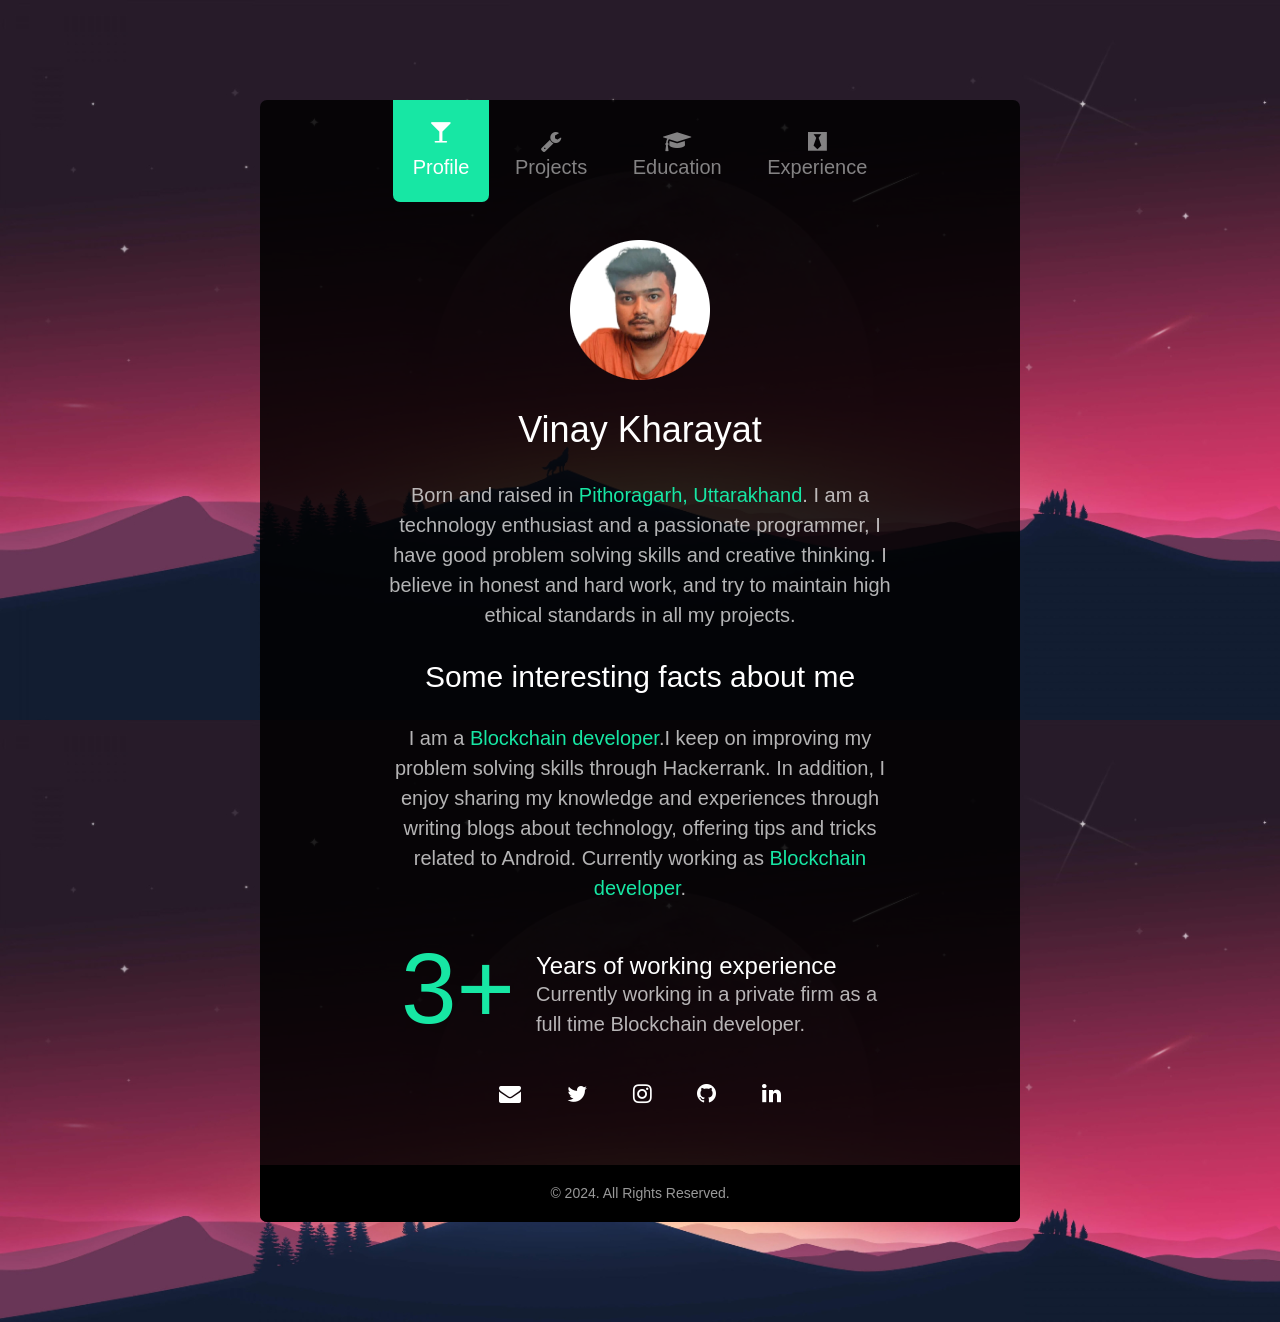
==== commit 058a82bd: "Updated data" ====
--- a/index.html
+++ b/index.html
@@ -89,7 +89,7 @@
 
     <link
       rel="stylesheet"
-      href="https://cdn.jsdelivr.net/gh/devicons/devicon@v2.15.1/devicon.min.css"
+      href="https://cdn.jsdelivr.net/gh/devicons/devicon@v2.16.0/devicon.min.css"
     />
   </head>
 
@@ -201,7 +201,7 @@
               <div class="col-md-12">
                 <p>These are some projects where I got opportunity to work.</p>
 
-                <!-- Chain Event -->
+                <!-- SNST Finance -->
                 <div class="fh5co-feature">
                   <div class="fh5co-icon">
                     <i class="icon-wrench"></i>
@@ -209,7 +209,38 @@
                     <!-- width="64" style="margin: 10%; background-color: white;"> -->
                   </div>
                   <div class="fh5co-text">
-                    <h2>2023-Present</h2>
+                    <h2>2024-Present</h2>
+                    <h3>
+                      <a href="https://snst.finance/">SNST F inance</a>
+                    </h3>
+                    <h4 class="difficulty-level">
+                      <span>Difficulty</span>:
+                      <i class="icon-star"></i>
+                      <i class="icon-star"></i>
+                      <i class="icon-star"></i>
+                    </h4>
+                    <h4 class="difficulty-level">
+                      <span>Tech Stack</span>:
+                      <i class="devicon-vitejs-plain"></i>
+                      <i class="devicon-solidity-plain"></i>
+                      <i class="devicon-graphql-plain colored"></i>
+                    </h4>
+                    <p>
+                      SNST finance is a MLM based project. Which uses ViteJs,
+                      Solidity smart contracts and Subgraphs
+                    </p>
+                  </div>
+                </div>
+
+                <!-- Chain Event -->
+                <div class="fh5co-feature">
+                  <div class="fh5co-icon">
+                    <i class="icon-wrench"></i>
+                    <!-- <img src="https://custom-images.strikinglycdn.com/res/hrscywv4p/image/upload/c_limit,fl_lossy,h_64,w_64,q_auto/12140784/304171_578918.png" -->
+                    <!-- width="64" style="margin: 10%; background-color: white;"> -->
+                  </div>
+                  <div class="fh5co-text">
+                    <h2>2023</h2>
                     <h3>
                       <a href="https://www.moxplatform.com/">Chain Event</a>
                     </h3>
@@ -221,6 +252,7 @@
                     <h4 class="difficulty-level">
                       <span>Tech Stack</span>:
                       <i class="devicon-nextjs-plain"></i>
+                      <i class="devicon-solidity-plain"></i>
                     </h4>
                     <p>
                       Chain Event is the project to listen to EVM based
@@ -240,7 +272,7 @@
                     />
                   </div>
                   <div class="fh5co-text">
-                    <h2>2023-Present</h2>
+                    <h2>2023</h2>
                     <h3><a href="https://www.moxplatform.com/">MOX</a></h3>
                     <h4 class="difficulty-level">
                       <span>Difficulty</span>:
@@ -252,7 +284,7 @@
                     </h4>
                     <h4 class="difficulty-level">
                       <span>Tech Stack</span>:
-                      <i class="devicon-solidity-plain colored"></i>
+                      <i class="devicon-solidity-plain"></i>
                       <i class="devicon-nodejs-plain colored"></i>
                       <i class="devicon-docker-plain colored"></i>
                     </h4>
@@ -276,7 +308,7 @@
                     />
                   </div>
                   <div class="fh5co-text">
-                    <h2>2023-Present</h2>
+                    <h2>2023</h2>
                     <h3><a href="https://binaryblock.io/">BinaryBlock</a></h3>
                     <h4 class="difficulty-level">
                       <span>Difficulty</span>:
@@ -288,7 +320,7 @@
                     </h4>
                     <h4 class="difficulty-level">
                       <span>Tech Stack</span>:
-                      <i class="devicon-solidity-plain colored"></i>
+                      <i class="devicon-solidity-plain"></i>
                       <i class="devicon-react-plain colored"></i>
                     </h4>
                     <p>
@@ -343,7 +375,7 @@
                     <!-- <img src="icons/speakerbooster.png" width="64" style="margin: 10%;"> -->
                   </div>
                   <div class="fh5co-text">
-                    <h2>2022-2022</h2>
+                    <h2>2022</h2>
                     <h3>
                       <a href="http://vinaykharayat.pythonanywhere.com/"
                         >Snowfall Predicter</a
@@ -412,7 +444,7 @@
                     <i class="icon-wrench"></i>
                   </div>
                   <div class="fh5co-text">
-                    <h2>2020-2020</h2>
+                    <h2>2020</h2>
                     <h3>
                       <a href="https://github.com/vinaykharayat/Helping_Hands"
                         >Helping Hands</a
@@ -718,7 +750,7 @@
       <footer id="fh5co-footer">
         <div class="row">
           <div class="col-md-6 col-md-offset-3 text-center">
-            <small> &copy; 2023. All Rights Reserved. </small>
+            <small> &copy; 2024. All Rights Reserved. </small>
           </div>
         </div>
       </footer>
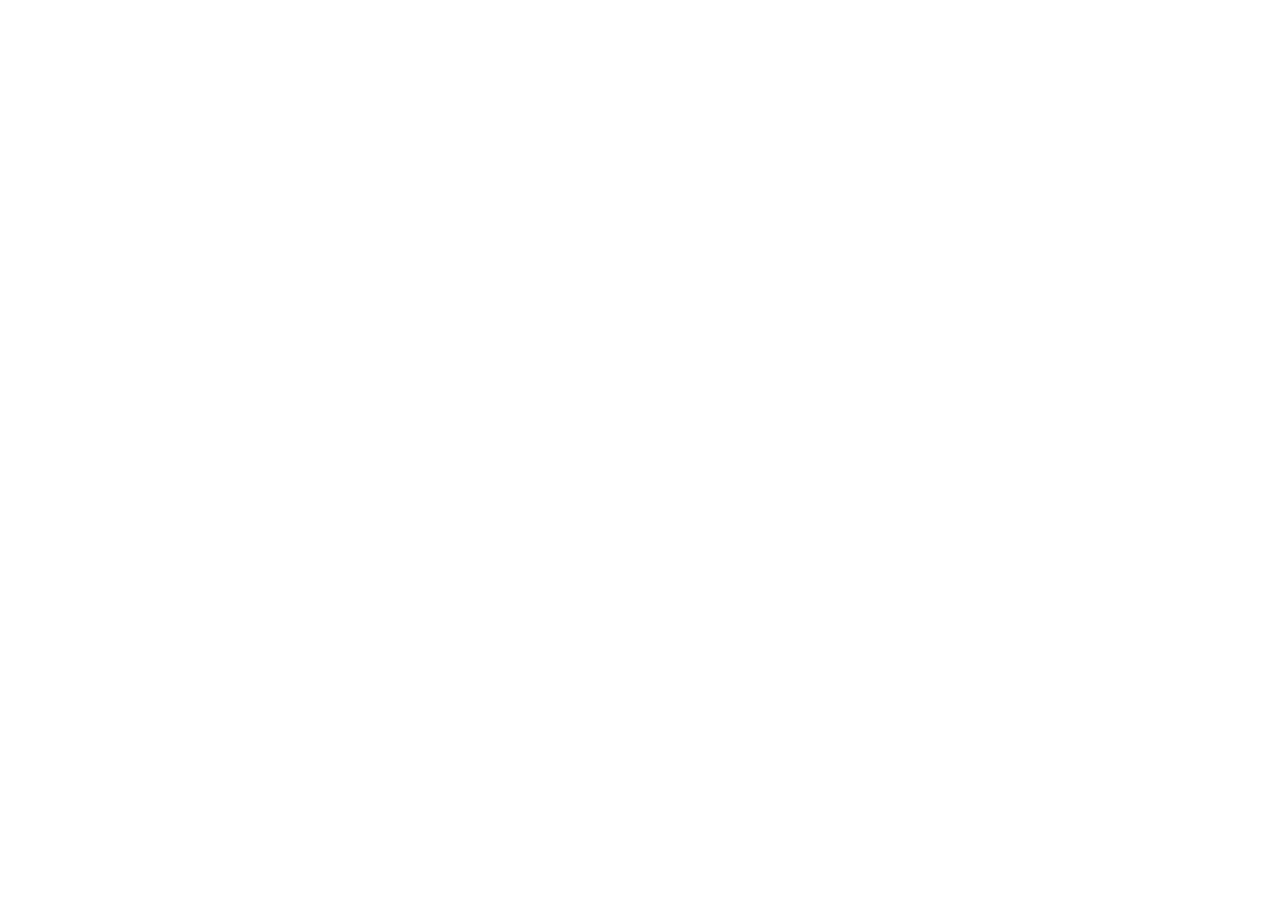
==== commit 4bd9e8ad: "Updates" ====
--- a/index.html
+++ b/index.html
@@ -1,23 +1,13 @@
-<!DOCTYPE html>
-<!--[if lt IE 7]>      <html class="no-js lt-ie9 lt-ie8 lt-ie7"> <![endif]-->
-<!--[if IE 7]>         <html class="no-js lt-ie9 lt-ie8"> <![endif]-->
-<!--[if IE 8]>         <html class="no-js lt-ie9"> <![endif]-->
-<!--[if gt IE 8]><!-->
-<html class="no-js">
-  <!--<![endif]-->
+<!doctype html>
+<html lang="en">
 
-  <head>
-    <meta charset="utf-8" />
-    <meta http-equiv="X-UA-Compatible" content="IE=edge" />
-    <title>Vinay Kharayat &mdash; Blockchain developer</title>
-    <meta name="viewport" content="width=device-width, initial-scale=1" />
-    <meta
-      name="description"
-      content="Portfolio of vinay kharayat, blockchain developer."
-    />
-    <meta
-      name="keywords"
-      content="
+<head>
+  <meta charset="UTF-8" />
+  <meta http-equiv="X-UA-Compatible" content="IE=edge" />
+  <link rel="shortcut icon" href="favicon.ico" />
+  <meta name="viewport" content="width=device-width, initial-scale=1" />
+  <meta name="description" content="Portfolio of vinay kharayat, blockchain developer." />
+  <meta name="keywords" content="
         software developer, 
         freelancer, 
         web developer, 
@@ -33,740 +23,45 @@
         nodejs,
         docker,
         ethereum developer
-        "
-    />
-    <meta name="author" content="Vinay Kharayat" />
+        " />
+  <meta name="author" content="Vinay Kharayat" />
+  <title>Vinay Kharayat &mdash; Blockchain developer</title>
+  <link rel="stylesheet" href="css/animate.css" />
+  <!-- Icomoon Icon Fonts-->
+  <link rel="stylesheet" href="css/icomoon.css" />
+  <!-- Bootstrap  -->
+  <link rel="stylesheet" href="css/bootstrap.css" />
 
-    <!-- 
-	//////////////////////////////////////////////////////
-
-	FREE HTML5 TEMPLATE 
-	DESIGNED & DEVELOPED by FreeHTML5.co
-		
-	Website: 		http://freehtml5.co/
-	Email: 			info@freehtml5.co
-	Twitter: 		http://twitter.com/fh5co
-	Facebook: 		https://www.facebook.com/fh5co
-
-	//////////////////////////////////////////////////////
-	 -->
-
-    <!-- Facebook and Twitter integration -->
-    <!-- <meta property="og:title" content="" />
-    <meta property="og:image" content="" />
-    <meta property="og:url" content="" />
-    <meta property="og:site_name" content="" />
-    <meta property="og:description" content="" />
-    <meta name="twitter:title" content="" />
-    <meta name="twitter:image" content="" />
-    <meta name="twitter:url" content="" />
-    <meta name="twitter:card" content="" /> -->
-
-    <!-- Place favicon.ico and apple-touch-icon.png in the root directory -->
-    <link rel="shortcut icon" href="favicon.ico" />
-
-    <!-- <link href='https://fonts.googleapis.com/css?family=Work+Sans:400,300,600,400italic,700' rel='stylesheet' type='text/css'> -->
-
-    <!-- Animate.css -->
-    <link rel="stylesheet" href="css/animate.css" />
-    <!-- Icomoon Icon Fonts-->
-    <link rel="stylesheet" href="css/icomoon.css" />
-    <!-- Bootstrap  -->
-    <link rel="stylesheet" href="css/bootstrap.css" />
-    <!-- Theme style  -->
-    <!-- <link rel="stylesheet" href="css/style.css"> -->
-    <link rel="stylesheet" href="sass/style.css" />
-
-    <!-- Modernizr JS -->
-    <script src="js/modernizr-2.6.2.min.js"></script>
-    <!-- FOR IE9 below -->
-    <!--[if lt IE 9]>
+  <!-- Modernizr JS -->
+  <script src="js/modernizr-2.6.2.min.js"></script>
+  <!-- FOR IE9 below -->
+  <!--[if lt IE 9]>
       <script src="js/respond.min.js"></script>
     <![endif]-->
 
-    <!--Devicon-->
-    <!-- <link rel="stylesheet" src="css/devicon.min.css"> -->
+  <!--Devicon-->
+  <!-- <link rel="stylesheet" src="css/devicon.min.css"> -->
 
-    <link
-      rel="stylesheet"
-      href="https://cdn.jsdelivr.net/gh/devicons/devicon@v2.16.0/devicon.min.css"
-    />
-  </head>
+  <!-- <link rel="stylesheet" href="https://cdn.jsdelivr.net/gh/devicons/devicon@v2.16.0/devicon.min.css" /> -->
+  <!-- <link rel="stylesheet" href="devicon.min.css"> -->
+  <script type="module" crossorigin src="/vinaykharayat.github.io/assets/index-C7RUgjsy.js"></script>
+  <link rel="stylesheet" crossorigin href="/vinaykharayat.github.io/assets/index-D0g74hue.css">
+</head>
 
-  <body
-    style="background: url(images/background.jpg); background-size: contain"
-  >
-    <div id="fh5co-main">
-      <div class="fh5co-tab-wrap">
-        <ul class="fh5co-tab-menu">
-          <li class="active">
-            <a href="#" data-tab="1"
-              ><span class="icon icon-glass"></span
-              ><span class="menu-text">Profile</span></a
-            >
-          </li>
-          <li>
-            <a href="#" data-tab="2"
-              ><span class="icon icon-wrench"></span
-              ><span class="menu-text">Projects</span></a
-            >
-          </li>
-          <li>
-            <a href="#" data-tab="3"
-              ><span class="icon icon-graduation-cap"></span
-              ><span class="menu-text">Education</span></a
-            >
-          </li>
-          <!-- <li><a href="#" data-tab="4"><span class="icon icon-certificate"></span><span class="menu-text">Certificates</span></a></li> -->
-          <li>
-            <a href="#" data-tab="5"
-              ><span class="icon icon-black-tie"></span
-              ><span class="menu-text">Experience</span></a
-            >
-          </li>
-          <!-- <li><a href="#" data-tab="6" data-pie="yes"><span class="icon icon-fighter-jet"></span><span class="menu-text">Skills</span></a></li> -->
-        </ul>
-        <div class="fh5co-tab-content active" data-content="1">
-          <div class="fh5co-content-inner text-center">
-            <div class="row row-bottom-padded-sm">
-              <div class="col-md-12">
-                <figure>
-                  <img src="images/pfp.png" alt="Profile Picture" />
-                </figure>
-                <h1>Vinay Kharayat</h1>
-                <p>
-                  Born and raised in
-                  <a href="https://en.wikipedia.org/wiki/Pithoragarh"
-                    >Pithoragarh, Uttarakhand</a
-                  >. I am a technology enthusiast and a passionate programmer, I
-                  have good problem solving skills and creative thinking. I
-                  believe in honest and hard work, and try to maintain high
-                  ethical standards in all my projects.
-                </p>
-                <h2>Some interesting facts about me</h2>
-                <p>
-                  I am a <a href="#">Blockchain developer</a>.I keep on
-                  improving my problem solving skills through Hackerrank. In
-                  addition, I enjoy sharing my knowledge and experiences through
-                  writing blogs about technology, offering tips and tricks
-                  related to Android. Currently working as
-                  <a href="">Blockchain developer</a>.
-                </p>
-              </div>
-            </div>
-            <div class="row">
-              <div class="col-md-12 fh5co-counter">
-                <div class="fh5co-number fh5co-left">3+</div>
-                <div class="fh5co-text">
-                  <h3 class="border-bottom">Years of working experience</h3>
-                  <p>
-                    Currently working in a private firm as a full time
-                    Blockchain developer.
-                  </p>
-                </div>
-              </div>
-            </div>
-            <ul class="fh5co-social">
-              <li>
-                <a href="mailto:vinaykharayat@gmail.com"
-                  ><i class="icon-envelope"></i
-                ></a>
-              </li>
-              <li>
-                <a href="https://twitter.com/VinayKharayat"
-                  ><i class="icon-twitter"></i
-                ></a>
-              </li>
-              <li>
-                <a href="https://www.instagram.com/vin_ai_/"
-                  ><i class="icon-instagram"></i
-                ></a>
-              </li>
-              <li>
-                <a href="https://github.com/vinaykharayat"
-                  ><i class="icon-github"></i
-                ></a>
-              </li>
-              <li>
-                <a href="https://www.linkedin.com/in/vinay-kharayat-489a1b147/"
-                  ><i class="icon-linkedin"></i
-                ></a>
-              </li>
-            </ul>
-          </div>
-        </div>
-        <div class="fh5co-tab-content" data-content="2">
-          <div class="fh5co-content-inner">
-            <div class="row">
-              <div class="col-md-12">
-                <p>These are some projects where I got opportunity to work.</p>
+<body>
+  <div id="fh5co-main"></div>
+  <!-- jQuery -->
+  <script src="js/jquery.min.js"></script>
+  <!-- jQuery Easing -->
+  <script src="js/jquery.easing.1.3.js"></script>
+  <!-- Bootstrap -->
+  <script src="js/bootstrap.min.js"></script>
+  <!-- Waypoints -->
+  <script src="js/jquery.waypoints.min.js"></script>
+  <!-- Easy PieChart -->
+  <script src="js/jquery.easypiechart.min.js"></script>
+  <!-- MAIN JS -->
+  <script src="js/main.js"></script>
+</body>
 
-                <!-- SNST Finance -->
-                <div class="fh5co-feature">
-                  <div class="fh5co-icon">
-                    <i class="icon-wrench"></i>
-                    <!-- <img src="https://custom-images.strikinglycdn.com/res/hrscywv4p/image/upload/c_limit,fl_lossy,h_64,w_64,q_auto/12140784/304171_578918.png" -->
-                    <!-- width="64" style="margin: 10%; background-color: white;"> -->
-                  </div>
-                  <div class="fh5co-text">
-                    <h2>2024-Present</h2>
-                    <h3>
-                      <a href="https://snst.finance/">SNST F inance</a>
-                    </h3>
-                    <h4 class="difficulty-level">
-                      <span>Difficulty</span>:
-                      <i class="icon-star"></i>
-                      <i class="icon-star"></i>
-                      <i class="icon-star"></i>
-                    </h4>
-                    <h4 class="difficulty-level">
-                      <span>Tech Stack</span>:
-                      <i class="devicon-vitejs-plain"></i>
-                      <i class="devicon-solidity-plain"></i>
-                      <i class="devicon-graphql-plain colored"></i>
-                    </h4>
-                    <p>
-                      SNST finance is a MLM based project. Which uses ViteJs,
-                      Solidity smart contracts and Subgraphs
-                    </p>
-                  </div>
-                </div>
-
-                <!-- Chain Event -->
-                <div class="fh5co-feature">
-                  <div class="fh5co-icon">
-                    <i class="icon-wrench"></i>
-                    <!-- <img src="https://custom-images.strikinglycdn.com/res/hrscywv4p/image/upload/c_limit,fl_lossy,h_64,w_64,q_auto/12140784/304171_578918.png" -->
-                    <!-- width="64" style="margin: 10%; background-color: white;"> -->
-                  </div>
-                  <div class="fh5co-text">
-                    <h2>2023</h2>
-                    <h3>
-                      <a href="https://www.moxplatform.com/">Chain Event</a>
-                    </h3>
-                    <h4 class="difficulty-level">
-                      <span>Difficulty</span>:
-                      <i class="icon-star"></i>
-                      <i class="icon-star"></i>
-                    </h4>
-                    <h4 class="difficulty-level">
-                      <span>Tech Stack</span>:
-                      <i class="devicon-nextjs-plain"></i>
-                      <i class="devicon-solidity-plain"></i>
-                    </h4>
-                    <p>
-                      Chain Event is the project to listen to EVM based
-                      blockchain event in real time!
-                    </p>
-                  </div>
-                </div>
-
-                <!-- Mox -->
-                <div class="fh5co-feature">
-                  <div class="fh5co-icon">
-                    <!-- <i class="icon-wrench"></i> -->
-                    <img
-                      src="https://custom-images.strikinglycdn.com/res/hrscywv4p/image/upload/c_limit,fl_lossy,h_64,w_64,q_auto/12140784/304171_578918.png"
-                      width="64"
-                      style="margin: 10%; background-color: white"
-                    />
-                  </div>
-                  <div class="fh5co-text">
-                    <h2>2023</h2>
-                    <h3><a href="https://www.moxplatform.com/">MOX</a></h3>
-                    <h4 class="difficulty-level">
-                      <span>Difficulty</span>:
-                      <i class="icon-star"></i>
-                      <i class="icon-star"></i>
-                      <i class="icon-star"></i>
-                      <i class="icon-star"></i>
-                      <i class="icon-star"></i>
-                    </h4>
-                    <h4 class="difficulty-level">
-                      <span>Tech Stack</span>:
-                      <i class="devicon-solidity-plain"></i>
-                      <i class="devicon-nodejs-plain colored"></i>
-                      <i class="devicon-docker-plain colored"></i>
-                    </h4>
-                    <p>
-                      MOX is an advertising platform that helps eliminating the
-                      privacy concerns for ad targeting. Using ZKP we can verify
-                      the legitimacy of users without sharing personal
-                      information.
-                    </p>
-                  </div>
-                </div>
-
-                <!-- BinaryBlock -->
-                <div class="fh5co-feature">
-                  <div class="fh5co-icon">
-                    <!-- <i class="icon-wrench"></i> -->
-                    <img
-                      src="https://binaryblock.io/favicon.ico"
-                      width="64"
-                      style="margin: 10%; background-color: white"
-                    />
-                  </div>
-                  <div class="fh5co-text">
-                    <h2>2023</h2>
-                    <h3><a href="https://binaryblock.io/">BinaryBlock</a></h3>
-                    <h4 class="difficulty-level">
-                      <span>Difficulty</span>:
-                      <i class="icon-star"></i>
-                      <i class="icon-star"></i>
-                      <i class="icon-star"></i>
-                      <i class="icon-star"></i>
-                      <i class="icon-star"></i>
-                    </h4>
-                    <h4 class="difficulty-level">
-                      <span>Tech Stack</span>:
-                      <i class="devicon-solidity-plain"></i>
-                      <i class="devicon-react-plain colored"></i>
-                    </h4>
-                    <p>
-                      A crypto asset that is unique and grants the holder daily
-                      access to earn crypto. It is a valuable asset that also
-                      provides ongoing earnings opportunities to holders.
-                    </p>
-                  </div>
-                </div>
-
-                <!-- SoarLift -->
-                <div class="fh5co-feature">
-                  <div class="fh5co-icon">
-                    <!-- <i class="icon-wrench"></i> -->
-                    <img
-                      src="https://play-lh.googleusercontent.com/qEYS0ITbZq5pAn5U9SHAf8joO3IqoftBdWiJqzk38ETNNPUS0XsRwrGj5bU-taQMMIQ=w240-h480"
-                      width="64"
-                      style="margin: 10%; background-color: white"
-                    />
-                  </div>
-                  <div class="fh5co-text">
-                    <h2>2023-Present</h2>
-                    <h3>
-                      <a
-                        href="https://play.google.com/store/apps/details?id=com.soartech.soarlift"
-                        >SoarLift</a
-                      >
-                    </h3>
-                    <h4 class="difficulty-level">
-                      <span>Difficulty</span>:
-                      <i class="icon-star"></i>
-                      <i class="icon-star"></i>
-                      <i class="icon-star"></i>
-                      <i class="icon-star"></i>
-                      <i class="icon-star"></i>
-                    </h4>
-                    <h4 class="difficulty-level">
-                      <span>Tech Stack</span>:
-                      <i class="devicon-flutter-plain colored"></i>
-                      <i class="devicon-firebase-plain colored"></i>
-                    </h4>
-                    <p>
-                      SoarLift is a service that I developed as my city doesn't
-                      have Rapido.
-                    </p>
-                  </div>
-                </div>
-
-                <div class="fh5co-feature">
-                  <div class="fh5co-icon">
-                    <i class="icon-wrench"></i>
-                    <!-- <img src="icons/speakerbooster.png" width="64" style="margin: 10%;"> -->
-                  </div>
-                  <div class="fh5co-text">
-                    <h2>2022</h2>
-                    <h3>
-                      <a href="http://vinaykharayat.pythonanywhere.com/"
-                        >Snowfall Predicter</a
-                      >
-                    </h3>
-                    <h4 class="difficulty-level">
-                      <span>Difficulty</span>:
-                      <i class="icon-star"></i>
-                      <i class="icon-star"></i>
-                      <i class="icon-star"></i>
-                    </h4>
-                    <h4 class="difficulty-level">
-                      <span>Tech Stack</span>:
-                      <i class="devicon-flask-original"></i>
-                      <i class="devicon-python-plain colored"></i>
-                      <i class="devicon-html5-plain colored"></i>
-                      <i class="devicon-css3-plain colored"></i>
-                      <i class="devicon-javascript-plain colored"></i>
-                    </h4>
-                    <p>
-                      A machine learning model trained on my hometown data that
-                      can predict snowfall.
-                    </p>
-                  </div>
-                </div>
-
-                <div class="fh5co-feature">
-                  <div class="fh5co-icon">
-                    <!-- <i class="icon-wrench"></i> -->
-                    <img
-                      src="icons/speakerbooster.png"
-                      width="64"
-                      style="margin: 10%"
-                    />
-                  </div>
-                  <div class="fh5co-text">
-                    <h2>2021-Present</h2>
-                    <h3>
-                      <a
-                        href="https://addons.mozilla.org/en-US/firefox/addon/speaker-booster/"
-                        >Speaker Booster</a
-                      >
-                    </h3>
-                    <h4 class="difficulty-level">
-                      <span>Difficulty</span>:
-                      <i class="icon-star"></i>
-                      <i class="icon-star"></i>
-                      <i class="icon-star"></i>
-                    </h4>
-                    <h4 class="difficulty-level">
-                      <span>Tech Stack</span>:
-                      <i class="devicon-html5-plain colored"></i>
-                      <i class="devicon-css3-plain colored"></i>
-                      <i class="devicon-javascript-plain colored"></i>
-                      <i class="devicon-firefox-plain colored"></i>
-                    </h4>
-                    <p>
-                      A firefox add-on that will increase volumne output of your
-                      speakers.
-                    </p>
-                  </div>
-                </div>
-
-                <div class="fh5co-feature">
-                  <div class="fh5co-icon">
-                    <i class="icon-wrench"></i>
-                  </div>
-                  <div class="fh5co-text">
-                    <h2>2020</h2>
-                    <h3>
-                      <a href="https://github.com/vinaykharayat/Helping_Hands"
-                        >Helping Hands</a
-                      >
-                    </h3>
-                    <h4 class="difficulty-level">
-                      <span>Difficulty</span>:
-                      <i class="icon-star"></i>
-                      <i class="icon-star"></i>
-                      <i class="icon-star"></i>
-                      <i class="icon-star"></i>
-                      <i class="icon-star"></i>
-                    </h4>
-                    <h4 class="difficulty-level">
-                      <span>Tech Stack</span>:
-                      <i class="devicon-java-plain colored"></i>
-                      <i class="devicon-android-plain colored"></i>
-                      <i class="devicon-firebase-plain colored"></i>
-                    </h4>
-                    <p>
-                      An android application created for NGOs to give tasks to
-                      their volunteers.
-                    </p>
-                  </div>
-                </div>
-
-                <!--<div class="fh5co-feature">
-                                <div class="fh5co-icon">
-                                    <i class="icon-graduation-cap"></i>
-                                </div>
-                                <div class="fh5co-text">
-                                    <h2>2008-2012</h2>
-                                    <p>Far far away, behind the word mountains, far from the countries.</p>
-                                </div>
-                            </div> -->
-              </div>
-            </div>
-          </div>
-        </div>
-
-        <!-- Education Tab -->
-        <div class="fh5co-tab-content" data-content="3">
-          <div class="fh5co-content-inner">
-            <div class="row">
-              <div class="col-md-12">
-                <p>
-                  Not very good at academics to be honest. Anyway here are the
-                  details.
-                </p>
-
-                <div class="fh5co-feature">
-                  <div class="fh5co-icon">
-                    <i class="icon-graduation-cap"></i>
-                  </div>
-                  <div class="fh5co-text">
-                    <h2>2017-2020</h2>
-                    <p>
-                      I completed my Bachelor's in Computer Applications from
-                      DIT University, Dehradun.
-                    </p>
-                  </div>
-                </div>
-
-                <!-- <div class="fh5co-feature">
-                                <div class="fh5co-icon">
-                                    <i class="icon-graduation-cap"></i>
-                                </div>
-                                <div class="fh5co-text">
-                                    <h2>2004-2008</h2>
-                                    <p>Far far away, behind the word mountains, far from the countries.</p>
-                                </div>
-                            </div>
-
-                            <div class="fh5co-feature">
-                                <div class="fh5co-icon">
-                                    <i class="icon-graduation-cap"></i>
-                                </div>
-                                <div class="fh5co-text">
-                                    <h2>2008-2012</h2>
-                                    <p>Far far away, behind the word mountains, far from the countries.</p>
-                                </div>
-                            </div> -->
-              </div>
-            </div>
-          </div>
-        </div>
-
-        <!-- Certificates Tab -->
-        <!-- <div class="fh5co-tab-content" data-content="4">
-                <div class="fh5co-content-inner">
-                    <div class="row">
-                        <div class="col-md-12">
-                            <p>I earned these Certificates after learning and working honestly.</p>
-
-                            <div class="fh5co-feature">
-                                <div class="fh5co-icon">
-                                    <i class="fas fa-certificate"></i>
-                                </div>
-                                <div class="fh5co-text">
-                                    <h2>2017-2020</h2>
-                                    <p>I completed my Bachelor's in Computer Applications from DIT University, Dehradun.</p>
-                                </div>
-                            </div>
-
-                             <div class="fh5co-feature">
-                                            <div class="fh5co-icon">
-                                                <i class="icon-graduation-cap"></i>
-                                            </div>
-                                            <div class="fh5co-text">
-                                                <h2>2004-2008</h2>
-                                                <p>Far far away, behind the word mountains, far from the countries.</p>
-                                            </div>
-                                        </div>
-            
-                                        <div class="fh5co-feature">
-                                            <div class="fh5co-icon">
-                                                <i class="icon-graduation-cap"></i>
-                                            </div>
-                                            <div class="fh5co-text">
-                                                <h2>2008-2012</h2>
-                                                <p>Far far away, behind the word mountains, far from the countries.</p>
-                                            </div>
-                                        </div>
-
-        </div>
-
-    </div>
-    </div>
-    </div> -->
-
-        <!--Experience Tab -->
-        <div class="fh5co-tab-content" data-content="5">
-          <div class="fh5co-content-inner">
-            <div class="row">
-              <div class="col-md-12">
-                <p>
-                  I have the privilege to work with these amazing companies. I
-                  have 3+ years of working experience.
-                </p>
-
-                <div class="fh5co-feature">
-                  <div class="fh5co-icon">
-                    <img
-                      src="https://media.dev.to/cdn-cgi/image/width=320,height=320,fit=cover,gravity=auto,format=auto/https%3A%2F%2Fdev-to-uploads.s3.amazonaws.com%2Fuploads%2Fuser%2Fprofile_image%2F254519%2Fee3d9441-72fb-4e6c-a163-3dd8162ce1c3.png"
-                      width="64"
-                      style="margin: 10%"
-                    />
-                    <!-- <i class="icon-black-tie"></i> -->
-                  </div>
-                  <div class="fh5co-text">
-                    <h2>2023 - current</h2>
-                    <h3>
-                      <a href="https://webcomsystem.net/">Webcom Systems</a>
-                    </h3>
-                    <p>
-                      My main responsibility is to design, code, test, and
-                      deploy secure and efficient Solidity Smart Contracts.
-                    </p>
-                  </div>
-                </div>
-
-                <div class="fh5co-feature">
-                  <div class="fh5co-icon">
-                    <!-- <img
-                      src="https://www.prolitus.com/wp-content/uploads/2023/04/cropped-Group-682-180x180.png"
-                      width="64"
-                      style="margin: 10%"
-                    /> -->
-                    <i
-                      class="icon-black-tie"
-                      style="margin: 17%; font-size: 64px"
-                    ></i>
-                  </div>
-                  <div class="fh5co-text">
-                    <h2>2022 - 2023</h2>
-                    <h3>
-                      <a href="https://www.prolitus.com/"
-                        >Prolitus Technologies</a
-                      >
-                    </h3>
-                    <p>
-                      My main responsibility is to design, code, test, and
-                      deploy secure and efficient Solidity Smart Contracts.
-                    </p>
-                  </div>
-                </div>
-
-                <div class="fh5co-feature">
-                  <div class="fh5co-icon">
-                    <img
-                      src="https://cedcoss.com/wp-content/uploads/2022/07/1-2-150x150.png"
-                      width="64"
-                      style="margin: 10%"
-                    />
-                    <!-- <i class="icon-black-tie"></i> -->
-                  </div>
-                  <div class="fh5co-text">
-                    <h2>2020 - 2022</h2>
-                    <h3>
-                      <a href="https://cedcoss.com/">CedCoss Technologies</a>
-                    </h3>
-                    <p>
-                      As an Adobe Magento2 developer, I have improved my skills
-                      in PHP by creating custom modules using OOPS concepts and
-                      REST APIs. Through this work, I have gained expertise in
-                      e-commerce domain, database management, and ORM.
-                    </p>
-                  </div>
-                </div>
-
-                <div class="fh5co-feature">
-                  <div class="fh5co-icon">
-                    <!-- <img
-                      src="https://androboot.com/wp-content/uploads/2018/06/cropped-fevicon-150x150.png"
-                      width="64"
-                      style="margin: 10%"
-                    /> -->
-                    <i
-                      class="icon-black-tie"
-                      style="margin: 17%; font-size: 64px"
-                    ></i>
-                  </div>
-                  <div class="fh5co-text">
-                    <h2>2017 - Present</h2>
-                    <h3><a href="https://androboot.com">Androboot</a></h3>
-                    <p>
-                      I write tech blogs during my spare time. I have pretty
-                      good experience in SEO. My blog rank in Google's first
-                      page for some keywords.
-                    </p>
-                  </div>
-                </div>
-                <!-- 
-                            <div class="fh5co-feature">
-                                <div class="fh5co-icon">
-                                    <i class="icon-black-tie"></i>
-                                </div>
-                                <div class="fh5co-text">
-                                    <h2>1999-2004</h2>
-                                    <h3>Previous Ltd Co.</h3>
-                                    <p>Far far away, behind the word mountains, far from the countries.</p>
-                                </div>
-                            </div> -->
-              </div>
-            </div>
-          </div>
-        </div>
-
-        <!-- Skills Tab -->
-        <div class="fh5co-tab-content" data-content="6">
-          <div class="fh5co-content-inner">
-            <div class="row">
-              <div class="col-md-12">
-                <p>These are some programming skills I know.</p>
-              </div>
-              <!-- <div class="col-md-4 col-sm-6 col-xs-12 text-center">
-                            <div class="chart" data-percent="95"><span><strong>HTML5</strong>95%</span></div>
-                        </div>-->
-              <div class="col-md-4 col-sm-6 col-xs-12 text-center">
-                <div class="chart" data-percent="100">
-                  <span><strong>Machine Learning</strong></span>
-                </div>
-              </div>
-              <div class="col-md-4 col-sm-6 col-xs-12 text-center">
-                <div class="chart" data-percent="100">
-                  <span><strong>Blockchain</strong></span>
-                </div>
-              </div>
-              <div class="col-md-4 col-sm-6 col-xs-12 text-center">
-                <div class="chart" data-percent="100">
-                  <span><strong>Blogging</strong></span>
-                </div>
-              </div>
-              <div class="col-md-4 col-sm-6 col-xs-12 text-center">
-                <div class="chart" data-percent="100">
-                  <span><strong>Java</strong></span>
-                </div>
-              </div>
-              <div class="col-md-4 col-sm-6 col-xs-12 text-center">
-                <div class="chart" data-percent="100">
-                  <span><strong>Python</strong></span>
-                </div>
-              </div>
-              <div class="col-md-4 col-sm-6 col-xs-12 text-center">
-                <div class="chart" data-percent="100">
-                  <span><strong>PHP</strong></span>
-                </div>
-              </div>
-              <div class="col-md-4 col-sm-6 col-xs-12 text-center">
-                <div class="chart" data-percent="100">
-                  <span><strong>Android</strong></span>
-                </div>
-              </div>
-              <div class="col-md-4 col-sm-6 col-xs-12 text-center">
-                <div class="chart" data-percent="100">
-                  <span><strong>Magento</strong></span>
-                </div>
-              </div>
-            </div>
-          </div>
-        </div>
-      </div>
-      <footer id="fh5co-footer">
-        <div class="row">
-          <div class="col-md-6 col-md-offset-3 text-center">
-            <small> &copy; 2024. All Rights Reserved. </small>
-          </div>
-        </div>
-      </footer>
-    </div>
-
-    <!-- jQuery -->
-    <script src="js/jquery.min.js"></script>
-    <!-- jQuery Easing -->
-    <script src="js/jquery.easing.1.3.js"></script>
-    <!-- Bootstrap -->
-    <script src="js/bootstrap.min.js"></script>
-    <!-- Waypoints -->
-    <script src="js/jquery.waypoints.min.js"></script>
-    <!-- Easy PieChart -->
-    <script src="js/jquery.easypiechart.min.js"></script>
-    <!-- MAIN JS -->
-    <script src="js/main.js"></script>
-  </body>
-</html>
+</html>
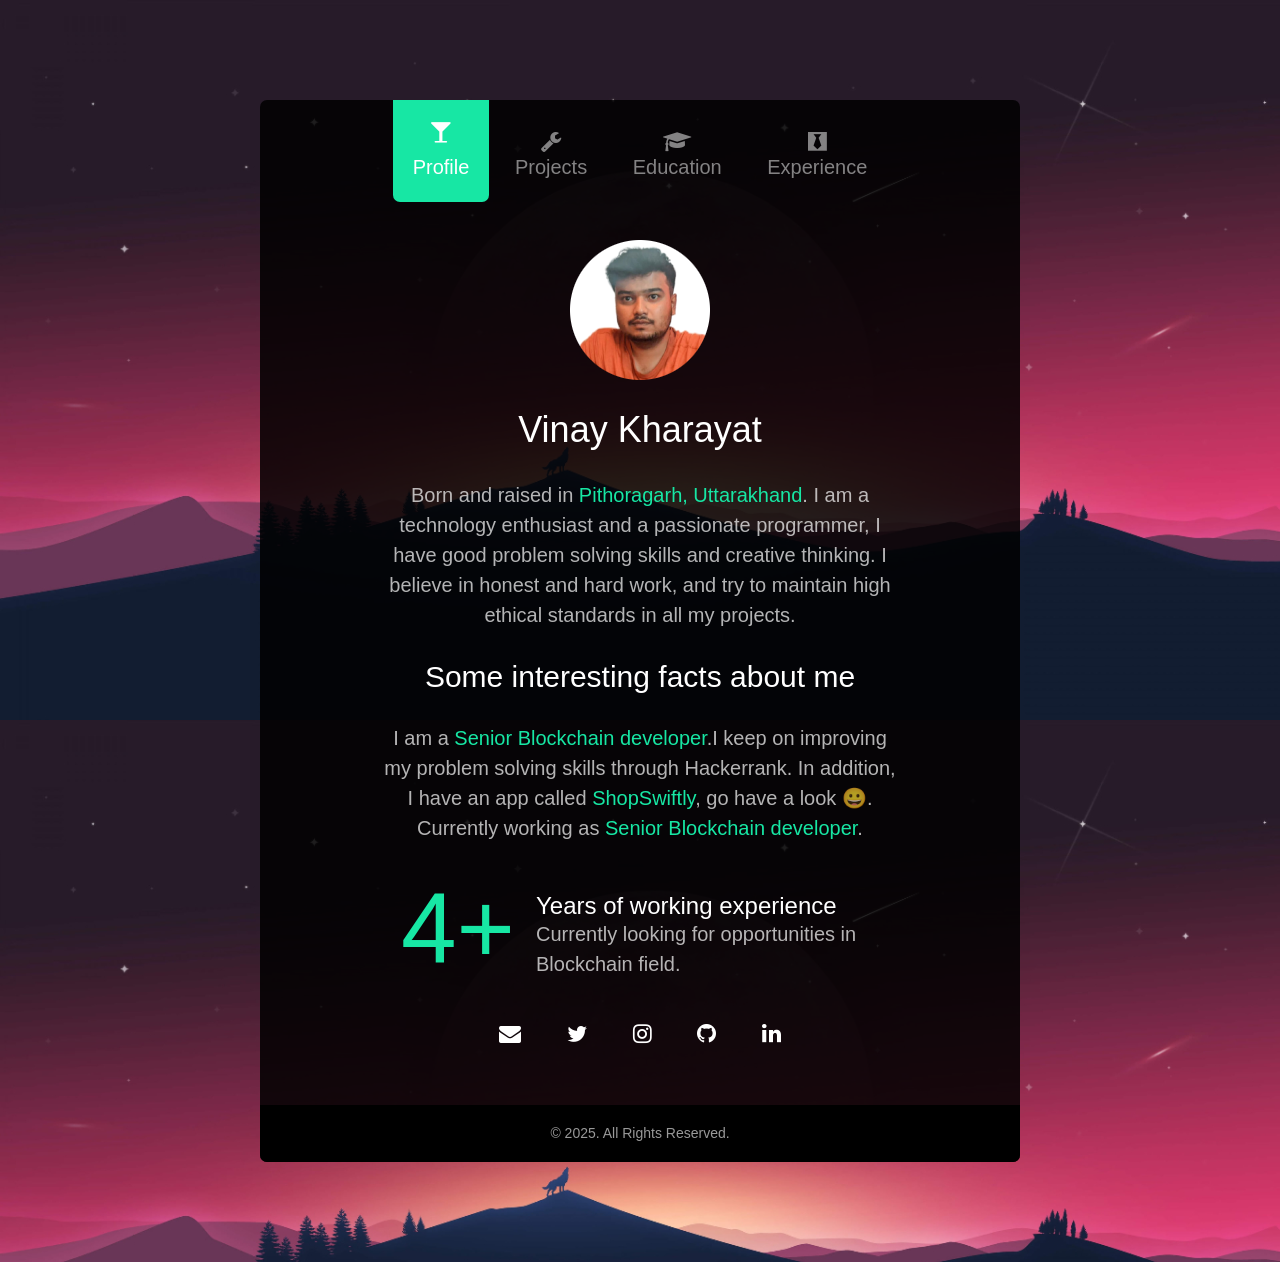
==== commit 24d5038d: "Updated portfolio" ====
--- a/index.html
+++ b/index.html
@@ -1,36 +1,68 @@
-<!doctype html>
-<html lang="en">
+<!DOCTYPE html>
+<!--[if lt IE 7]>      <html class="no-js lt-ie9 lt-ie8 lt-ie7"> <![endif]-->
+<!--[if IE 7]>         <html class="no-js lt-ie9 lt-ie8"> <![endif]-->
+<!--[if IE 8]>         <html class="no-js lt-ie9"> <![endif]-->
+<!--[if gt IE 8]><!-->
+<html class="no-js">
+<!--<![endif]-->
 
 <head>
-  <meta charset="UTF-8" />
+  <meta charset="utf-8" />
   <meta http-equiv="X-UA-Compatible" content="IE=edge" />
-  <link rel="shortcut icon" href="favicon.ico" />
+  <title>Vinay Kharayat &mdash; Blockchain developer</title>
   <meta name="viewport" content="width=device-width, initial-scale=1" />
-  <meta name="description" content="Portfolio of vinay kharayat, blockchain developer." />
+  <meta name="description" content="Portfolio of Vinay Kharayat, Senior Blockchain Developer." />
   <meta name="keywords" content="
         software developer, 
         freelancer, 
-        web developer, 
-        magento2 developer, 
-        php developer, 
+        web developer,
         portfolio, 
-        indian php developer, 
         indian web developer, 
-        data scientist,
         web3 developer,
         blockchain developer,
-        solidity,
-        nodejs,
-        docker,
         ethereum developer
         " />
   <meta name="author" content="Vinay Kharayat" />
-  <title>Vinay Kharayat &mdash; Blockchain developer</title>
+
+  <!-- 
+	//////////////////////////////////////////////////////
+
+	FREE HTML5 TEMPLATE 
+	DESIGNED & DEVELOPED by FreeHTML5.co
+		
+	Website: 		http://freehtml5.co/
+	Email: 			info@freehtml5.co
+	Twitter: 		http://twitter.com/fh5co
+	Facebook: 		https://www.facebook.com/fh5co
+
+	//////////////////////////////////////////////////////
+	 -->
+
+  <!-- Facebook and Twitter integration -->
+  <!-- <meta property="og:title" content="" />
+    <meta property="og:image" content="" />
+    <meta property="og:url" content="" />
+    <meta property="og:site_name" content="" />
+    <meta property="og:description" content="" />
+    <meta name="twitter:title" content="" />
+    <meta name="twitter:image" content="" />
+    <meta name="twitter:url" content="" />
+    <meta name="twitter:card" content="" /> -->
+
+  <!-- Place favicon.ico and apple-touch-icon.png in the root directory -->
+  <link rel="shortcut icon" href="favicon.ico" />
+
+  <!-- <link href='https://fonts.googleapis.com/css?family=Work+Sans:400,300,600,400italic,700' rel='stylesheet' type='text/css'> -->
+
+  <!-- Animate.css -->
   <link rel="stylesheet" href="css/animate.css" />
   <!-- Icomoon Icon Fonts-->
   <link rel="stylesheet" href="css/icomoon.css" />
   <!-- Bootstrap  -->
   <link rel="stylesheet" href="css/bootstrap.css" />
+  <!-- Theme style  -->
+  <!-- <link rel="stylesheet" href="css/style.css"> -->
+  <link rel="stylesheet" href="sass/style.css" />
 
   <!-- Modernizr JS -->
   <script src="js/modernizr-2.6.2.min.js"></script>
@@ -42,14 +74,701 @@
   <!--Devicon-->
   <!-- <link rel="stylesheet" src="css/devicon.min.css"> -->
 
-  <!-- <link rel="stylesheet" href="https://cdn.jsdelivr.net/gh/devicons/devicon@v2.16.0/devicon.min.css" /> -->
-  <!-- <link rel="stylesheet" href="devicon.min.css"> -->
-  <script type="module" crossorigin src="/vinaykharayat.github.io/assets/index-C7RUgjsy.js"></script>
-  <link rel="stylesheet" crossorigin href="/vinaykharayat.github.io/assets/index-D0g74hue.css">
+  <link rel="stylesheet" href="https://cdn.jsdelivr.net/gh/devicons/devicon@v2.16.0/devicon.min.css" />
 </head>
 
-<body>
-  <div id="fh5co-main"></div>
+<body style="background: url(images/background.jpg); background-size: contain">
+  <div id="fh5co-main">
+    <div class="fh5co-tab-wrap">
+      <ul class="fh5co-tab-menu">
+        <li class="active">
+          <a href="#" data-tab="1"><span class="icon icon-glass"></span><span class="menu-text">Profile</span></a>
+        </li>
+        <li>
+          <a href="#" data-tab="2"><span class="icon icon-wrench"></span><span class="menu-text">Projects</span></a>
+        </li>
+        <li>
+          <a href="#" data-tab="3"><span class="icon icon-graduation-cap"></span><span
+              class="menu-text">Education</span></a>
+        </li>
+        <!-- <li><a href="#" data-tab="4"><span class="icon icon-certificate"></span><span class="menu-text">Certificates</span></a></li> -->
+        <li>
+          <a href="#" data-tab="5"><span class="icon icon-black-tie"></span><span
+              class="menu-text">Experience</span></a>
+        </li>
+        <!-- <li><a href="#" data-tab="6" data-pie="yes"><span class="icon icon-fighter-jet"></span><span class="menu-text">Skills</span></a></li> -->
+      </ul>
+      <div class="fh5co-tab-content active" data-content="1">
+        <div class="fh5co-content-inner text-center">
+          <div class="row row-bottom-padded-sm">
+            <div class="col-md-12">
+              <figure>
+                <img src="images/pfp.png" alt="Profile Picture" />
+              </figure>
+              <h1>Vinay Kharayat</h1>
+              <p>
+                Born and raised in
+                <a href="https://en.wikipedia.org/wiki/Pithoragarh">Pithoragarh, Uttarakhand</a>. I am a technology
+                enthusiast and a passionate programmer, I
+                have good problem solving skills and creative thinking. I
+                believe in honest and hard work, and try to maintain high
+                ethical standards in all my projects.
+              </p>
+              <h2>Some interesting facts about me</h2>
+              <p>
+                I am a <a href="#">Senior Blockchain developer</a>.I keep on
+                improving my problem solving skills through Hackerrank. In
+                addition, I have an app called <a href="https://shop-swiftly.in/">ShopSwiftly</a>, go have a look 😀.
+                Currently working as
+                <a href="">Senior Blockchain developer</a>.
+              </p>
+            </div>
+          </div>
+          <div class="row">
+            <div class="col-md-12 fh5co-counter">
+              <div class="fh5co-number fh5co-left">4+</div>
+              <div class="fh5co-text">
+                <h3 class="border-bottom">Years of working experience</h3>
+                <p>
+                  Currently looking for opportunities in Blockchain field.
+                </p>
+              </div>
+            </div>
+          </div>
+          <ul class="fh5co-social">
+            <li>
+              <a href="mailto:vinaykharayat@gmail.com"><i class="icon-envelope"></i></a>
+            </li>
+            <li>
+              <a href="https://twitter.com/VinayKharayat"><i class="icon-twitter"></i></a>
+            </li>
+            <li>
+              <a href="https://www.instagram.com/vin_ai_/"><i class="icon-instagram"></i></a>
+            </li>
+            <li>
+              <a href="https://github.com/vinaykharayat"><i class="icon-github"></i></a>
+            </li>
+            <li>
+              <a href="https://www.linkedin.com/in/vinay-kharayat-489a1b147/"><i class="icon-linkedin"></i></a>
+            </li>
+          </ul>
+        </div>
+      </div>
+      <div class="fh5co-tab-content" data-content="2">
+        <div class="fh5co-content-inner">
+          <div class="row">
+            <div class="col-md-12">
+              <p>These are some projects where I got opportunity to work.</p>
+
+              <!-- ShopSwiftly -->
+              <div class="fh5co-feature">
+                <div class="fh5co-icon">
+                  <img src="https://shop-swiftly.in/icons/Icon-192.png" width="64" style="margin: 10%"
+                    alt="ShopSwiftly Logo" />
+                </div>
+                <div class="fh5co-text">
+                  <h2>2024-2025</h2>
+                  <h3>
+                    <a href="https://shop-swiftly.in/" target="_blank">ShopSwiftly</a>
+                  </h3>
+                  <h4 class="difficulty-level">
+                    <span>Difficulty</span>:
+                    <i class="icon-star"></i>
+                    <i class="icon-star"></i>
+                    <i class="icon-star-half"></i>
+                  </h4>
+                  <h4 class="difficulty-level">
+                    <span>Tech Stack</span>:
+                    <i class="devicon-flutter-plain colored"></i>
+                    <i class="devicon-react-original colored"></i>
+                    <i class="devicon-nodejs-plain colored"></i>
+                    <i class="devicon-mongodb-plain colored"></i>
+                    <i class="devicon-docker-plain colored"></i>
+                  </h4>
+                  <p>
+                    ShopSwiftly is a price comparison platform for e-marts like Blinkit,
+                    Instamart, BigBasket, Zepto, and Amazon Fresh. Built with Flutter,
+                    MERN stack, and Docker, it helps users compare grocery prices and
+                    shop smarter.
+                  </p>
+                  <div style="margin-top:5px; margin-bottom: 20px;">
+                    <a href="https://play.google.com/store/apps/details?id=com.shopswiftly" target="_blank">
+                      <img src="https://upload.wikimedia.org/wikipedia/commons/7/78/Google_Play_Store_badge_EN.svg"
+                        alt="Get it on Google Play" width="150" />
+                    </a>
+                    <a href="https://apps.apple.com/app/shopswiftly/idXXXXXXXX" target="_blank">
+                      <img src="https://developer.apple.com/assets/elements/badges/download-on-the-app-store.svg"
+                        alt="Download on the App Store" width="150" />
+                    </a>
+                  </div>
+                </div>
+              </div>
+
+              <div class="fh5co-feature">
+                <div class="fh5co-icon">
+                  <img src="/images/finsaix.png" width="64" style="margin: 10%" alt="ShopSwiftly Logo" />
+                </div>
+                <div class="fh5co-text">
+                  <h2>2024-2025</h2>
+                  <h3>
+                    <a href="https://finsaix.com/">FinsaiX</a>
+                  </h3>
+                  <h4 class="difficulty-level">
+                    <span>Difficulty</span>:
+                    <i class="icon-star"></i>
+                    <i class="icon-star"></i>
+                    <i class="icon-star"></i>
+                    <i class="icon-star"></i>
+                  </h4>
+                  <h4 class="difficulty-level">
+                    <span>Tech Stack</span>:
+                    <i class="devicon-nextjs-plain"></i>
+                    <i class="devicon-nestjs-plain"></i>
+                    <i class="devicon-graphql-plain"></i>
+                    <i class="devicon-mongodb-plain"></i>
+                    <i class="devicon-postgresql-plain"></i>
+                  </h4>
+                  <p>
+                    Finsaix is a centralized crypto exchange.
+                  </p>
+                </div>
+              </div>
+
+              <!-- SNST Finance -->
+              <div class="fh5co-feature">
+                <div class="fh5co-icon">
+                  <!-- <i class="icon-wrench"></i> -->
+                  <img src="https://snst.finance/images/logo.png" width="64" style="margin: 10%" />
+                </div>
+                <div class="fh5co-text">
+                  <h2>2024-2025</h2>
+                  <h3>
+                    <a href="https://snst.finance/">SNST Finance</a>
+                  </h3>
+                  <h4 class="difficulty-level">
+                    <span>Difficulty</span>:
+                    <i class="icon-star"></i>
+                    <i class="icon-star"></i>
+                    <i class="icon-star"></i>
+                  </h4>
+                  <h4 class="difficulty-level">
+                    <span>Tech Stack</span>:
+                    <i class="devicon-vitejs-plain"></i>
+                    <i class="devicon-solidity-plain"></i>
+                    <i class="devicon-graphql-plain colored"></i>
+                  </h4>
+                  <p>
+                    SNST finance is a MLM based project. Which uses ViteJs,
+                    Solidity smart contracts and Subgraphs
+                  </p>
+                </div>
+              </div>
+
+              <!-- Chain Event -->
+              <!-- <div class="fh5co-feature">
+                <div class="fh5co-icon">
+                  <i class="icon-wrench"></i>
+                </div>
+                <div class="fh5co-text">
+                  <h2>2023</h2>
+                  <h3>
+                    <a href="https://www.moxplatform.com/">Chain Event</a>
+                  </h3>
+                  <h4 class="difficulty-level">
+                    <span>Difficulty</span>:
+                    <i class="icon-star"></i>
+                    <i class="icon-star"></i>
+                  </h4>
+                  <h4 class="difficulty-level">
+                    <span>Tech Stack</span>:
+                    <i class="devicon-nextjs-plain"></i>
+                    <i class="devicon-solidity-plain"></i>
+                  </h4>
+                  <p>
+                    Chain Event is the project to listen to EVM based
+                    blockchain event in real time!
+                  </p>
+                </div>
+              </div> -->
+
+              <!-- Mox -->
+              <div class="fh5co-feature">
+                <div class="fh5co-icon">
+                  <!-- <i class="icon-wrench"></i> -->
+                  <img
+                    src="https://custom-images.strikinglycdn.com/res/hrscywv4p/image/upload/c_limit,fl_lossy,h_64,w_64,q_auto/12140784/304171_578918.png"
+                    width="64" style="margin: 10%; background-color: white" />
+                </div>
+                <div class="fh5co-text">
+                  <h2>2023</h2>
+                  <h3><a href="https://www.moxplatform.com/">MOX</a></h3>
+                  <h4 class="difficulty-level">
+                    <span>Difficulty</span>:
+                    <i class="icon-star"></i>
+                    <i class="icon-star"></i>
+                    <i class="icon-star"></i>
+                    <i class="icon-star"></i>
+                    <i class="icon-star"></i>
+                  </h4>
+                  <h4 class="difficulty-level">
+                    <span>Tech Stack</span>:
+                    <i class="devicon-solidity-plain"></i>
+                    <i class="devicon-nodejs-plain colored"></i>
+                    <i class="devicon-docker-plain colored"></i>
+                  </h4>
+                  <p>
+                    MOX is an advertising platform that helps eliminating the
+                    privacy concerns for ad targeting. Using ZKP we can verify
+                    the legitimacy of users without sharing personal
+                    information.
+                  </p>
+                </div>
+              </div>
+
+              <!-- BinaryBlock -->
+              <!-- <div class="fh5co-feature">
+                <div class="fh5co-icon">
+                  <i class="icon-wrench"></i>
+                  <img src="https://binaryblock.io/favicon.ico" width="64"
+                    style="margin: 10%; background-color: white" />
+                </div>
+                <div class="fh5co-text">
+                  <h2>2023</h2>
+                  <h3><a href="https://binaryblock.io/">BinaryBlock</a></h3>
+                  <h4 class="difficulty-level">
+                    <span>Difficulty</span>:
+                    <i class="icon-star"></i>
+                    <i class="icon-star"></i>
+                    <i class="icon-star"></i>
+                    <i class="icon-star"></i>
+                    <i class="icon-star"></i>
+                  </h4>
+                  <h4 class="difficulty-level">
+                    <span>Tech Stack</span>:
+                    <i class="devicon-solidity-plain"></i>
+                    <i class="devicon-react-plain colored"></i>
+                  </h4>
+                  <p>
+                    A crypto asset that is unique and grants the holder daily
+                    access to earn crypto. It is a valuable asset that also
+                    provides ongoing earnings opportunities to holders.
+                  </p>
+                </div>
+              </div> -->
+
+              <!-- SoarLift -->
+              <!-- <div class="fh5co-feature">
+                <div class="fh5co-icon">
+                  <i class="icon-wrench"></i>
+                  <img
+                    src="https://play-lh.googleusercontent.com/qEYS0ITbZq5pAn5U9SHAf8joO3IqoftBdWiJqzk38ETNNPUS0XsRwrGj5bU-taQMMIQ=w240-h480"
+                    width="64" style="margin: 10%; background-color: white" />
+                </div>
+                <div class="fh5co-text">
+                  <h2>2023-Present</h2>
+                  <h3>
+                    <a href="https://play.google.com/store/apps/details?id=com.soartech.soarlift">SoarLift</a>
+                  </h3>
+                  <h4 class="difficulty-level">
+                    <span>Difficulty</span>:
+                    <i class="icon-star"></i>
+                    <i class="icon-star"></i>
+                    <i class="icon-star"></i>
+                    <i class="icon-star"></i>
+                    <i class="icon-star"></i>
+                  </h4>
+                  <h4 class="difficulty-level">
+                    <span>Tech Stack</span>:
+                    <i class="devicon-flutter-plain colored"></i>
+                    <i class="devicon-firebase-plain colored"></i>
+                  </h4>
+                  <p>
+                    SoarLift is a service that I developed as my city doesn't
+                    have Rapido.
+                  </p>
+                </div>
+              </div> -->
+
+              <!-- <div class="fh5co-feature">
+                <div class="fh5co-icon">
+                  <i class="icon-wrench"></i>
+                  <img src="icons/speakerbooster.png" width="64" style="margin: 10%;">
+                </div>
+                <div class="fh5co-text">
+                  <h2>2022</h2>
+                  <h3>
+                    <a href="http://vinaykharayat.pythonanywhere.com/">Snowfall Predicter</a>
+                  </h3>
+                  <h4 class="difficulty-level">
+                    <span>Difficulty</span>:
+                    <i class="icon-star"></i>
+                    <i class="icon-star"></i>
+                    <i class="icon-star"></i>
+                  </h4>
+                  <h4 class="difficulty-level">
+                    <span>Tech Stack</span>:
+                    <i class="devicon-flask-original"></i>
+                    <i class="devicon-python-plain colored"></i>
+                    <i class="devicon-html5-plain colored"></i>
+                    <i class="devicon-css3-plain colored"></i>
+                    <i class="devicon-javascript-plain colored"></i>
+                  </h4>
+                  <p>
+                    A machine learning model trained on my hometown data that
+                    can predict snowfall.
+                  </p>
+                </div>
+              </div> -->
+
+              <!-- <div class="fh5co-feature">
+                <div class="fh5co-icon">
+                  <i class="icon-wrench"></i>
+                  <img src="icons/speakerbooster.png" width="64" style="margin: 10%" />
+                </div>
+                <div class="fh5co-text">
+                  <h2>2021-Present</h2>
+                  <h3>
+                    <a href="https://addons.mozilla.org/en-US/firefox/addon/speaker-booster/">Speaker Booster</a>
+                  </h3>
+                  <h4 class="difficulty-level">
+                    <span>Difficulty</span>:
+                    <i class="icon-star"></i>
+                    <i class="icon-star"></i>
+                    <i class="icon-star"></i>
+                  </h4>
+                  <h4 class="difficulty-level">
+                    <span>Tech Stack</span>:
+                    <i class="devicon-html5-plain colored"></i>
+                    <i class="devicon-css3-plain colored"></i>
+                    <i class="devicon-javascript-plain colored"></i>
+                    <i class="devicon-firefox-plain colored"></i>
+                  </h4>
+                  <p>
+                    A firefox add-on that will increase volumne output of your
+                    speakers.
+                  </p>
+                </div>
+              </div> -->
+
+              <!-- <div class="fh5co-feature">
+                <div class="fh5co-icon">
+                  <i class="icon-wrench"></i>
+                </div>
+                <div class="fh5co-text">
+                  <h2>2020</h2>
+                  <h3>
+                    <a href="https://github.com/vinaykharayat/Helping_Hands">Helping Hands</a>
+                  </h3>
+                  <h4 class="difficulty-level">
+                    <span>Difficulty</span>:
+                    <i class="icon-star"></i>
+                    <i class="icon-star"></i>
+                    <i class="icon-star"></i>
+                    <i class="icon-star"></i>
+                    <i class="icon-star"></i>
+                  </h4>
+                  <h4 class="difficulty-level">
+                    <span>Tech Stack</span>:
+                    <i class="devicon-java-plain colored"></i>
+                    <i class="devicon-android-plain colored"></i>
+                    <i class="devicon-firebase-plain colored"></i>
+                  </h4>
+                  <p>
+                    An android application created for NGOs to give tasks to
+                    their volunteers.
+                  </p>
+                </div>
+              </div> -->
+
+              <!--<div class="fh5co-feature">
+                                <div class="fh5co-icon">
+                                    <i class="icon-graduation-cap"></i>
+                                </div>
+                                <div class="fh5co-text">
+                                    <h2>2008-2012</h2>
+                                    <p>Far far away, behind the word mountains, far from the countries.</p>
+                                </div>
+                            </div> -->
+            </div>
+          </div>
+        </div>
+      </div>
+
+      <!-- Education Tab -->
+      <div class="fh5co-tab-content" data-content="3">
+        <div class="fh5co-content-inner">
+          <div class="row">
+            <div class="col-md-12">
+              <p>
+                Not very good at academics to be honest. Anyway here are the
+                details.
+              </p>
+
+              <div class="fh5co-feature">
+                <div class="fh5co-icon">
+                  <i class="icon-graduation-cap"></i>
+                </div>
+                <div class="fh5co-text">
+                  <h2>2017-2020</h2>
+                  <p>
+                    I completed my Bachelor's in Computer Applications from
+                    DIT University, Dehradun.
+                  </p>
+                </div>
+              </div>
+
+              <!-- <div class="fh5co-feature">
+                                <div class="fh5co-icon">
+                                    <i class="icon-graduation-cap"></i>
+                                </div>
+                                <div class="fh5co-text">
+                                    <h2>2004-2008</h2>
+                                    <p>Far far away, behind the word mountains, far from the countries.</p>
+                                </div>
+                            </div>
+
+                            <div class="fh5co-feature">
+                                <div class="fh5co-icon">
+                                    <i class="icon-graduation-cap"></i>
+                                </div>
+                                <div class="fh5co-text">
+                                    <h2>2008-2012</h2>
+                                    <p>Far far away, behind the word mountains, far from the countries.</p>
+                                </div>
+                            </div> -->
+            </div>
+          </div>
+        </div>
+      </div>
+
+      <!-- Certificates Tab -->
+      <!-- <div class="fh5co-tab-content" data-content="4">
+                <div class="fh5co-content-inner">
+                    <div class="row">
+                        <div class="col-md-12">
+                            <p>I earned these Certificates after learning and working honestly.</p>
+
+                            <div class="fh5co-feature">
+                                <div class="fh5co-icon">
+                                    <i class="fas fa-certificate"></i>
+                                </div>
+                                <div class="fh5co-text">
+                                    <h2>2017-2020</h2>
+                                    <p>I completed my Bachelor's in Computer Applications from DIT University, Dehradun.</p>
+                                </div>
+                            </div>
+
+                             <div class="fh5co-feature">
+                                            <div class="fh5co-icon">
+                                                <i class="icon-graduation-cap"></i>
+                                            </div>
+                                            <div class="fh5co-text">
+                                                <h2>2004-2008</h2>
+                                                <p>Far far away, behind the word mountains, far from the countries.</p>
+                                            </div>
+                                        </div>
+            
+                                        <div class="fh5co-feature">
+                                            <div class="fh5co-icon">
+                                                <i class="icon-graduation-cap"></i>
+                                            </div>
+                                            <div class="fh5co-text">
+                                                <h2>2008-2012</h2>
+                                                <p>Far far away, behind the word mountains, far from the countries.</p>
+                                            </div>
+                                        </div>
+
+        </div>
+
+    </div>
+    </div>
+    </div> -->
+
+      <!--Experience Tab -->
+      <div class="fh5co-tab-content" data-content="5">
+        <div class="fh5co-content-inner">
+          <div class="row">
+            <div class="col-md-12">
+              <p>
+                I have the privilege to work with these amazing companies. I
+                have 4.5+ years of working experience.
+              </p>
+
+              <div class="fh5co-feature">
+                <div class="fh5co-icon">
+                  <img src="https://www.calsoft.com/wp-content/uploads/2019/04/icon-transparent-background.png"
+                    width="64" style="margin: 10%" />
+                  <!-- <i class="icon-black-tie"></i> -->
+                </div>
+                <div class="fh5co-text">
+                  <h2>2025</h2>
+                  <h3>
+                    <a href="https://www.calsoft.com/">California Software Company Ltd.</a>
+                  </h3>
+                  <p>
+                    My main responsibility is to design, code, test, and
+                    deploy secure and efficient Solidity Smart Contracts.
+                  </p>
+                </div>
+              </div>
+
+              <div class="fh5co-feature">
+                <div class="fh5co-icon">
+                  <img src="https://webcomsystems.com.au/wp-content/uploads/2020/05/logo16.png" width="64"
+                    style="margin: 10%" />
+                  <!-- <i class="icon-black-tie"></i> -->
+                </div>
+                <div class="fh5co-text">
+                  <h2>2023 - 2025</h2>
+                  <h3>
+                    <a href="https://webcomsystem.net/">Webcom Systems</a>
+                  </h3>
+                  <p>
+                    My main responsibility is to design, code, test, and
+                    deploy secure and efficient Solidity Smart Contracts.
+                  </p>
+                </div>
+              </div>
+
+              <div class="fh5co-feature">
+                <div class="fh5co-icon">
+                  <!-- <img
+                      src="https://www.prolitus.com/wp-content/uploads/2023/04/cropped-Group-682-180x180.png"
+                      width="64"
+                      style="margin: 10%"
+                    /> -->
+                  <i class="icon-black-tie" style="margin: 17%; font-size: 64px"></i>
+                </div>
+                <div class="fh5co-text">
+                  <h2>2022 - 2023</h2>
+                  <h3>
+                    <a href="https://www.prolitus.com/">Prolitus Technologies</a>
+                  </h3>
+                  <p>
+                    My main responsibility is to design, code, test, and
+                    deploy secure and efficient Solidity Smart Contracts.
+                  </p>
+                </div>
+              </div>
+
+              <div class="fh5co-feature">
+                <div class="fh5co-icon">
+                  <img src="https://cedcoss.com/wp-content/uploads/2022/07/1-2-150x150.png" width="64"
+                    style="margin: 10%" />
+                  <!-- <i class="icon-black-tie"></i> -->
+                </div>
+                <div class="fh5co-text">
+                  <h2>2020 - 2022</h2>
+                  <h3>
+                    <a href="https://cedcoss.com/">CedCoss Technologies</a>
+                  </h3>
+                  <p>
+                    As an Adobe Magento2 developer, I have improved my skills
+                    in PHP by creating custom modules using OOPS concepts and
+                    REST APIs. Through this work, I have gained expertise in
+                    e-commerce domain, database management, and ORM.
+                  </p>
+                </div>
+              </div>
+
+              <!-- <div class="fh5co-feature">
+                <div class="fh5co-icon">
+                  <img
+                      src="https://androboot.com/wp-content/uploads/2018/06/cropped-fevicon-150x150.png"
+                      width="64"
+                      style="margin: 10%"
+                    />
+                  <i class="icon-black-tie" style="margin: 17%; font-size: 64px"></i>
+                </div>
+                <div class="fh5co-text">
+                  <h2>2017 - Present</h2>
+                  <h3><a href="https://androboot.com">Androboot</a></h3>
+                  <p>
+                    I write tech blogs during my spare time. I have pretty
+                    good experience in SEO. My blog rank in Google's first
+                    page for some keywords.
+                  </p>
+                </div>
+              </div> -->
+              <!-- 
+                            <div class="fh5co-feature">
+                                <div class="fh5co-icon">
+                                    <i class="icon-black-tie"></i>
+                                </div>
+                                <div class="fh5co-text">
+                                    <h2>1999-2004</h2>
+                                    <h3>Previous Ltd Co.</h3>
+                                    <p>Far far away, behind the word mountains, far from the countries.</p>
+                                </div>
+                            </div> -->
+            </div>
+          </div>
+        </div>
+      </div>
+
+      <!-- Skills Tab -->
+      <div class="fh5co-tab-content" data-content="6">
+        <div class="fh5co-content-inner">
+          <div class="row">
+            <div class="col-md-12">
+              <p>These are some programming skills I know.</p>
+            </div>
+            <!-- <div class="col-md-4 col-sm-6 col-xs-12 text-center">
+                            <div class="chart" data-percent="95"><span><strong>HTML5</strong>95%</span></div>
+                        </div>-->
+            <div class="col-md-4 col-sm-6 col-xs-12 text-center">
+              <div class="chart" data-percent="100">
+                <span><strong>Machine Learning</strong></span>
+              </div>
+            </div>
+            <div class="col-md-4 col-sm-6 col-xs-12 text-center">
+              <div class="chart" data-percent="100">
+                <span><strong>Blockchain</strong></span>
+              </div>
+            </div>
+            <div class="col-md-4 col-sm-6 col-xs-12 text-center">
+              <div class="chart" data-percent="100">
+                <span><strong>Blogging</strong></span>
+              </div>
+            </div>
+            <div class="col-md-4 col-sm-6 col-xs-12 text-center">
+              <div class="chart" data-percent="100">
+                <span><strong>Java</strong></span>
+              </div>
+            </div>
+            <div class="col-md-4 col-sm-6 col-xs-12 text-center">
+              <div class="chart" data-percent="100">
+                <span><strong>Python</strong></span>
+              </div>
+            </div>
+            <div class="col-md-4 col-sm-6 col-xs-12 text-center">
+              <div class="chart" data-percent="100">
+                <span><strong>PHP</strong></span>
+              </div>
+            </div>
+            <div class="col-md-4 col-sm-6 col-xs-12 text-center">
+              <div class="chart" data-percent="100">
+                <span><strong>Android</strong></span>
+              </div>
+            </div>
+            <div class="col-md-4 col-sm-6 col-xs-12 text-center">
+              <div class="chart" data-percent="100">
+                <span><strong>Magento</strong></span>
+              </div>
+            </div>
+          </div>
+        </div>
+      </div>
+    </div>
+    <footer id="fh5co-footer">
+      <div class="row">
+        <div class="col-md-6 col-md-offset-3 text-center">
+          <small> &copy; 2025. All Rights Reserved. </small>
+        </div>
+      </div>
+    </footer>
+  </div>
+
   <!-- jQuery -->
   <script src="js/jquery.min.js"></script>
   <!-- jQuery Easing -->
--- a/css/style.css
+++ b/css/style.css
@@ -0,0 +1,521 @@
+@font-face {
+    font-family: 'icomoon';
+    src: url("../fonts/icomoon/icomoon.eot?srf3rx");
+    src: url("../fonts/icomoon/icomoon.eot?srf3rx#iefix") format("embedded-opentype"), url("../fonts/icomoon/icomoon.ttf?srf3rx") format("truetype"), url("../fonts/icomoon/icomoon.woff?srf3rx") format("woff"), url("../fonts/icomoon/icomoon.svg?srf3rx#icomoon") format("svg");
+    font-weight: normal;
+    font-style: normal;
+}
+
+
+/* =======================================================
+*
+* 	Template Style 
+*	Edit this section
+*
+* ======================================================= */
+
+body {
+    font-family: "Source Sans Pro", Arial, sans-serif;
+    font-weight: 300;
+    font-size: 20px;
+    line-height: 1.5;
+    color: #7f7f7f;
+    color: rgba(255, 255, 255, 0.7);
+    background: #fff;
+    height: 100%;
+    position: relative;
+    background-size: cover;
+    background-attachment: fixed;
+    background-repeat: no-repeat;
+}
+
+@media screen and (max-width: 768px) {
+    body {
+        background-position: center center;
+        background-repeat: no-repeat;
+    }
+}
+
+a {
+    color: #17e7a4;
+    -webkit-transition: 0.5s;
+    -o-transition: 0.5s;
+    transition: 0.5s;
+}
+
+a:hover,
+a:active,
+a:focus {
+    color: #17e7a4;
+    outline: none;
+}
+
+p {
+    margin-bottom: 1.5em;
+}
+
+h1,
+h2,
+h3,
+h4,
+h5,
+h6 {
+    color: #fff;
+    font-family: "Source Sans Pro", Arial, sans-serif;
+    font-weight: 400;
+    margin: 0 0 30px 0;
+}
+
+::-webkit-selection {
+    color: #fff;
+    background: #17e7a4;
+}
+
+::-moz-selection {
+    color: #fff;
+    background: #17e7a4;
+}
+
+::selection {
+    color: #fff;
+    background: #17e7a4;
+}
+
+#fh5co-main {
+    max-width: 760px;
+    min-height: 600px;
+    margin: 5em auto 5em auto;
+    position: relative;
+    background: rgba(0, 0, 0, 0.85);
+    overflow: hidden;
+    -webkit-border-radius: 7px;
+    -moz-border-radius: 7px;
+    -ms-border-radius: 7px;
+    border-radius: 7px;
+    -webkit-transition: 0.5s;
+    -o-transition: 0.5s;
+    transition: 0.5s;
+}
+
+@media screen and (max-width: 768px) {
+    #fh5co-main {
+        margin: 2em .5em 5em .5em;
+    }
+}
+
+.fh5co-tab-wrap {
+    position: relative;
+}
+
+.fh5co-tab-wrap .fh5co-tab-menu {
+    list-style: none;
+    text-align: center;
+    margin-bottom: 2em;
+    position: relative;
+    top: -.5em;
+    padding: 0;
+    margin: 0;
+}
+
+@media screen and (max-width: 768px) {
+    .fh5co-tab-wrap .fh5co-tab-menu {
+        top: -7px;
+    }
+}
+
+.fh5co-tab-wrap .fh5co-tab-menu li {
+    display: -moz-inline-stack;
+    display: inline-block;
+    zoom: 1;
+    *display: inline;
+    text-align: center;
+    padding: 0;
+    margin: 0;
+}
+
+.fh5co-tab-wrap .fh5co-tab-menu li a {
+    padding: 2em 1em 1em 1em;
+    position: relative;
+    color: rgba(255, 255, 255, 0.5);
+    z-index: 10;
+    display: -moz-inline-stack;
+    display: inline-block;
+    zoom: 1;
+    *display: inline;
+    -webkit-transition: 0.3s;
+    -o-transition: 0.3s;
+    transition: 0.3s;
+}
+
+.fh5co-tab-wrap .fh5co-tab-menu li a .icon {
+    display: block;
+    position: relative;
+    font-size: 22px;
+    bottom: 0;
+    -webkit-transition: 0.3s;
+    -o-transition: 0.3s;
+    transition: 0.3s;
+}
+
+.fh5co-tab-wrap .fh5co-tab-menu li a .menu-text {
+    display: block;
+    -webkit-transition: 0.5s;
+    -o-transition: 0.5s;
+    transition: 0.5s;
+}
+
+@media screen and (max-width: 768px) {
+    .fh5co-tab-wrap .fh5co-tab-menu li a .menu-text {
+        display: none;
+    }
+}
+
+@media screen and (max-width: 768px) {
+    .fh5co-tab-wrap .fh5co-tab-menu li a {
+        padding: 1em .5em .5em .5em;
+    }
+}
+
+.fh5co-tab-wrap .fh5co-tab-menu li a:after {
+    position: absolute;
+    content: "";
+    height: 0;
+    background: #17e7a4;
+    z-index: -1;
+    top: 0;
+    left: 0;
+    width: 100%;
+    -webkit-transition: all 0.5s cubic-bezier(0.175, 0.885, 0.32, 1.275);
+    -moz-transition: all 0.5s cubic-bezier(0.175, 0.885, 0.32, 1.275);
+    -ms-transition: all 0.5s cubic-bezier(0.175, 0.885, 0.32, 1.275);
+    -o-transition: all 0.5s cubic-bezier(0.175, 0.885, 0.32, 1.275);
+    transition: all 0.5s cubic-bezier(0.175, 0.885, 0.32, 1.275);
+    -webkit-border-radius: 7px;
+    -moz-border-radius: 7px;
+    -ms-border-radius: 7px;
+    border-radius: 7px;
+}
+
+.fh5co-tab-wrap .fh5co-tab-menu li a:hover {
+    color: #fff;
+    text-decoration: none;
+}
+
+.fh5co-tab-wrap .fh5co-tab-menu li a:hover .icon {
+    bottom: 10px;
+}
+
+@media screen and (max-width: 768px) {
+    .fh5co-tab-wrap .fh5co-tab-menu li a:hover .icon {
+        bottom: 0px;
+    }
+}
+
+.fh5co-tab-wrap .fh5co-tab-menu li a:hover:after {
+    height: 100%;
+}
+
+.fh5co-tab-wrap .fh5co-tab-menu li.active .icon {
+    bottom: 10px;
+}
+
+@media screen and (max-width: 768px) {
+    .fh5co-tab-wrap .fh5co-tab-menu li.active .icon {
+        bottom: 0px;
+    }
+}
+
+.fh5co-tab-wrap .fh5co-tab-menu li.active>a {
+    color: #fff;
+    text-decoration: none;
+}
+
+.fh5co-tab-wrap .fh5co-tab-menu li.active>a:after {
+    height: 100%;
+}
+
+.fh5co-tab-wrap .fh5co-tab-content {
+    padding-left: 4em;
+    padding-right: 4em;
+    position: absolute;
+    top: 0;
+    opacity: 0;
+    visibility: hidden;
+    width: 100%;
+}
+
+@media screen and (max-width: 768px) {
+    .fh5co-tab-wrap .fh5co-tab-content {
+        padding-left: .5em;
+        padding-right: .5em;
+    }
+}
+
+.fh5co-tab-wrap .fh5co-tab-content.active {
+    opacity: 1;
+    visibility: visible;
+}
+
+.fh5co-tab-wrap .fh5co-tab-content .fh5co-content-inner {
+    padding: 7em 2em 5em 2em;
+    float: left;
+    width: 100%;
+    position: relative;
+}
+
+@media screen and (max-width: 768px) {
+    .fh5co-tab-wrap .fh5co-tab-content .fh5co-content-inner {
+        padding: 4em .5em 5em .5em;
+    }
+}
+
+figure {
+    margin-bottom: 1.5em;
+}
+
+.fh5co-counter .fh5co-number {
+    font-size: 100px;
+    color: #17e7a4;
+    font-weight: 400;
+    margin: 0;
+    padding: 0;
+    line-height: .7;
+}
+
+.fh5co-counter .fh5co-number.fh5co-left {
+    float: left;
+    width: 30%;
+}
+
+@media screen and (max-width: 768px) {
+    .fh5co-counter .fh5co-number.fh5co-left {
+        width: 100%;
+        line-height: 1.2;
+    }
+}
+
+.fh5co-counter .fh5co-text {
+    float: right;
+    text-align: left;
+    width: 70%;
+}
+
+@media screen and (max-width: 768px) {
+    .fh5co-counter .fh5co-text {
+        width: 100%;
+        text-align: center;
+    }
+}
+
+.fh5co-counter .fh5co-text h3 {
+    margin: 0;
+    padding: 0;
+    position: relative;
+}
+
+.fh5co-counter .fh5co-text h3.border-bottom:after {
+    content: "";
+    width: 50px;
+}
+
+.fh5co-social {
+    padding: 0;
+    margin: 0;
+    text-align: center;
+}
+
+.fh5co-social li {
+    padding: 0;
+    margin: 0;
+    list-style: none;
+    display: -moz-inline-stack;
+    display: inline-block;
+    zoom: 1;
+    *display: inline;
+}
+
+.fh5co-social li a {
+    font-size: 22px;
+    color: #fff;
+    padding: 10px 20px;
+    display: -moz-inline-stack;
+    display: inline-block;
+    zoom: 1;
+    *display: inline;
+    -webkit-border-radius: 7px;
+    -moz-border-radius: 7px;
+    -ms-border-radius: 7px;
+    border-radius: 7px;
+}
+
+@media screen and (max-width: 768px) {
+    .fh5co-social li a {
+        padding: 10px 8px;
+    }
+}
+
+.fh5co-social li a:hover {
+    color: #17e7a4;
+}
+
+.fh5co-social li a:hover,
+.fh5co-social li a:active,
+.fh5co-social li a:focus {
+    outline: none;
+    text-decoration: none;
+}
+
+.fh5co-feature {
+    text-align: left;
+    width: 100%;
+    float: left;
+}
+
+.fh5co-feature .fh5co-icon {
+    float: left;
+    width: 10%;
+    display: block;
+    margin-top: 5px;
+}
+
+.fh5co-feature .fh5co-icon i {
+    color: #17e7a4;
+    font-size: 40px;
+}
+
+.fh5co-feature .fh5co-text {
+    float: right;
+    width: 82%;
+}
+
+@media screen and (max-width: 768px) {
+    .fh5co-feature .fh5co-text {
+        width: 82%;
+    }
+}
+
+@media screen and (max-width: 480px) {
+    .fh5co-feature .fh5co-text {
+        width: 72%;
+    }
+}
+
+.fh5co-feature .fh5co-text h2,
+.fh5co-feature .fh5co-text h3 {
+    margin: 0;
+    padding: 0;
+}
+
+.fh5co-feature .fh5co-text h3 {
+    font-weight: 300;
+    margin-bottom: 10px;
+    color: rgba(255, 255, 255, 0.8);
+    font-size: 20px;
+}
+
+.fh5co-feature .fh5co-text h2 {
+    font-size: 16px;
+    letter-spacing: 2px;
+    font-weight: bold;
+    text-transform: uppercase;
+}
+
+.chart {
+    width: 160px;
+    height: 160px;
+    margin: 0 auto 30px auto;
+    position: relative;
+    text-align: center;
+}
+
+.chart span {
+    position: absolute;
+    top: 50%;
+    left: 0;
+    margin-top: -30px;
+    width: 100%;
+}
+
+.chart span strong {
+    display: block;
+}
+
+.chart canvas {
+    position: absolute;
+    left: 0;
+    top: 0;
+}
+
+#fh5co-footer {
+    margin-top: 50px;
+    background: black;
+    clear: both;
+    color: rgba(255, 255, 255, 0.6);
+    font-size: 14px;
+    position: absolute;
+    bottom: 0;
+    width: 100%;
+    padding: 20px 20px;
+    line-height: 1.2;
+}
+
+#fh5co-footer small {
+    font-size: 14px;
+}
+
+#fh5co-footer .fh5co-author {
+    display: block;
+}
+
+@media screen and (max-width: 768px) {
+    #fh5co-footer .fh5co-author {
+        display: -moz-inline-stack;
+        display: inline-block;
+        zoom: 1;
+        *display: inline;
+    }
+}
+
+@media screen and (max-width: 480px) {
+    .col-xxs-12 {
+        float: none;
+        width: 100%;
+    }
+}
+
+.row-bottom-padded-lg {
+    padding-bottom: 7em;
+}
+
+@media screen and (max-width: 768px) {
+    .row-bottom-padded-lg {
+        padding-bottom: 1em;
+    }
+}
+
+.row-bottom-padded-md {
+    padding-bottom: 4em;
+}
+
+@media screen and (max-width: 768px) {
+    .row-bottom-padded-md {
+        padding-bottom: 1em;
+    }
+}
+
+.row-bottom-padded-sm {
+    padding-bottom: 1em;
+}
+
+@media screen and (max-width: 768px) {
+    .row-bottom-padded-sm {
+        padding-bottom: 1em;
+    }
+}
+
+.difficulty-level {
+    margin-bottom: 15px;
+}
+
+
+/*# sourceMappingURL=style.css.map */
--- a/sass/style.css
+++ b/sass/style.css
@@ -0,0 +1,466 @@
+@font-face {
+  font-family: "icomoon";
+  src: url("../fonts/icomoon/icomoon.eot?srf3rx");
+  src: url("../fonts/icomoon/icomoon.eot?srf3rx#iefix") format("embedded-opentype"), url("../fonts/icomoon/icomoon.ttf?srf3rx") format("truetype"), url("../fonts/icomoon/icomoon.woff?srf3rx") format("woff"), url("../fonts/icomoon/icomoon.svg?srf3rx#icomoon") format("svg");
+  font-weight: normal;
+  font-style: normal;
+}
+/* =======================================================
+*
+* 	Template Style 
+*	Edit this section
+*
+* ======================================================= */
+body {
+  display: block;
+  font-family: "Source Sans Pro", Arial, sans-serif;
+  font-weight: 300;
+  font-size: 20px;
+  line-height: 1.5;
+  color: transparent;
+  background: #123;
+  height: 100%;
+  position: relative;
+  background-size: cover;
+  background-attachment: fixed;
+  background-repeat: no-repeat;
+}
+@media screen and (max-width: 768px) {
+  body {
+    background-position: center center;
+    background-repeat: no-repeat;
+  }
+}
+
+p {
+  color: rgba(255, 255, 255, 0.7);
+}
+
+head {
+  display: block;
+  font-size: 52px;
+  color: transparent;
+}
+
+a {
+  color: #17e7a4;
+  -webkit-transition: 0.5s;
+  -o-transition: 0.5s;
+  transition: 0.5s;
+}
+a:hover, a:active, a:focus {
+  color: #17e7a4;
+  outline: none;
+}
+
+p {
+  margin-bottom: 1.5em;
+}
+
+h1,
+h2,
+h3,
+h4,
+h5,
+h6 {
+  color: #fff;
+  font-family: "Source Sans Pro", Arial, sans-serif;
+  font-weight: 400;
+  margin: 0 0 30px 0;
+}
+
+::-webkit-selection {
+  color: #fff;
+  background: #17e7a4;
+}
+
+::-moz-selection {
+  color: #fff;
+  background: #17e7a4;
+}
+
+::selection {
+  color: #fff;
+  background: #17e7a4;
+}
+
+#fh5co-main {
+  max-width: 760px;
+  min-height: 600px;
+  margin: 5em auto 5em auto;
+  position: relative;
+  background: rgba(0, 0, 0, 0.85);
+  overflow: hidden;
+  -webkit-border-radius: 7px;
+  -moz-border-radius: 7px;
+  -ms-border-radius: 7px;
+  border-radius: 7px;
+  -webkit-transition: 0.5s;
+  -o-transition: 0.5s;
+  transition: 0.5s;
+}
+@media screen and (max-width: 768px) {
+  #fh5co-main {
+    margin: 2em 0.5em 5em 0.5em;
+  }
+}
+
+.fh5co-tab-wrap {
+  position: relative;
+}
+.fh5co-tab-wrap .fh5co-tab-menu {
+  list-style: none;
+  text-align: center;
+  margin-bottom: 2em;
+  position: relative;
+  top: -0.5em;
+  padding: 0;
+  margin: 0;
+}
+@media screen and (max-width: 768px) {
+  .fh5co-tab-wrap .fh5co-tab-menu {
+    top: -7px;
+  }
+}
+.fh5co-tab-wrap .fh5co-tab-menu li {
+  display: -moz-inline-stack;
+  display: inline-block;
+  zoom: 1;
+  *display: inline;
+  text-align: center;
+  padding: 0;
+  margin: 0;
+}
+.fh5co-tab-wrap .fh5co-tab-menu li a {
+  padding: 2em 1em 1em 1em;
+  position: relative;
+  color: rgba(255, 255, 255, 0.5);
+  z-index: 10;
+  display: -moz-inline-stack;
+  display: inline-block;
+  zoom: 1;
+  *display: inline;
+  -webkit-transition: 0.3s;
+  -o-transition: 0.3s;
+  transition: 0.3s;
+}
+.fh5co-tab-wrap .fh5co-tab-menu li a .icon {
+  display: block;
+  position: relative;
+  font-size: 22px;
+  bottom: 0;
+  -webkit-transition: 0.3s;
+  -o-transition: 0.3s;
+  transition: 0.3s;
+}
+.fh5co-tab-wrap .fh5co-tab-menu li a .menu-text {
+  display: block;
+  -webkit-transition: 0.5s;
+  -o-transition: 0.5s;
+  transition: 0.5s;
+}
+@media screen and (max-width: 768px) {
+  .fh5co-tab-wrap .fh5co-tab-menu li a .menu-text {
+    display: none;
+  }
+}
+@media screen and (max-width: 768px) {
+  .fh5co-tab-wrap .fh5co-tab-menu li a {
+    padding: 1em 0.5em 0.5em 0.5em;
+  }
+}
+.fh5co-tab-wrap .fh5co-tab-menu li a:after {
+  position: absolute;
+  content: "";
+  height: 0;
+  background: #17e7a4;
+  z-index: -1;
+  top: 0;
+  left: 0;
+  width: 100%;
+  -webkit-transition: all 0.5s cubic-bezier(0.175, 0.885, 0.32, 1.275);
+  -moz-transition: all 0.5s cubic-bezier(0.175, 0.885, 0.32, 1.275);
+  -ms-transition: all 0.5s cubic-bezier(0.175, 0.885, 0.32, 1.275);
+  -o-transition: all 0.5s cubic-bezier(0.175, 0.885, 0.32, 1.275);
+  transition: all 0.5s cubic-bezier(0.175, 0.885, 0.32, 1.275);
+  -webkit-border-radius: 7px;
+  -moz-border-radius: 7px;
+  -ms-border-radius: 7px;
+  border-radius: 7px;
+}
+.fh5co-tab-wrap .fh5co-tab-menu li a:hover {
+  color: #fff;
+  text-decoration: none;
+}
+.fh5co-tab-wrap .fh5co-tab-menu li a:hover .icon {
+  bottom: 10px;
+}
+@media screen and (max-width: 768px) {
+  .fh5co-tab-wrap .fh5co-tab-menu li a:hover .icon {
+    bottom: 0px;
+  }
+}
+.fh5co-tab-wrap .fh5co-tab-menu li a:hover:after {
+  height: 100%;
+}
+.fh5co-tab-wrap .fh5co-tab-menu li.active .icon {
+  bottom: 10px;
+}
+@media screen and (max-width: 768px) {
+  .fh5co-tab-wrap .fh5co-tab-menu li.active .icon {
+    bottom: 0px;
+  }
+}
+.fh5co-tab-wrap .fh5co-tab-menu li.active > a {
+  color: #fff;
+  text-decoration: none;
+}
+.fh5co-tab-wrap .fh5co-tab-menu li.active > a:after {
+  height: 100%;
+}
+.fh5co-tab-wrap .fh5co-tab-content {
+  padding-left: 4em;
+  padding-right: 4em;
+  position: absolute;
+  top: 0;
+  opacity: 0;
+  visibility: hidden;
+  width: 100%;
+}
+@media screen and (max-width: 768px) {
+  .fh5co-tab-wrap .fh5co-tab-content {
+    padding-left: 0.5em;
+    padding-right: 0.5em;
+  }
+}
+.fh5co-tab-wrap .fh5co-tab-content.active {
+  opacity: 1;
+  visibility: visible;
+}
+.fh5co-tab-wrap .fh5co-tab-content .fh5co-content-inner {
+  padding: 7em 2em 5em 2em;
+  float: left;
+  width: 100%;
+  position: relative;
+}
+@media screen and (max-width: 768px) {
+  .fh5co-tab-wrap .fh5co-tab-content .fh5co-content-inner {
+    padding: 4em 0.5em 5em 0.5em;
+  }
+}
+
+figure {
+  margin-bottom: 1.5em;
+}
+
+.fh5co-counter .fh5co-number {
+  font-size: 100px;
+  color: #17e7a4;
+  font-weight: 400;
+  margin: 0;
+  padding: 0;
+  line-height: 0.7;
+}
+.fh5co-counter .fh5co-number.fh5co-left {
+  float: left;
+  width: 30%;
+}
+@media screen and (max-width: 768px) {
+  .fh5co-counter .fh5co-number.fh5co-left {
+    width: 100%;
+    line-height: 1.2;
+  }
+}
+.fh5co-counter .fh5co-text {
+  float: right;
+  text-align: left;
+  width: 70%;
+}
+@media screen and (max-width: 768px) {
+  .fh5co-counter .fh5co-text {
+    width: 100%;
+    text-align: center;
+  }
+}
+.fh5co-counter .fh5co-text h3 {
+  margin: 0;
+  padding: 0;
+  position: relative;
+}
+.fh5co-counter .fh5co-text h3.border-bottom:after {
+  content: "";
+  width: 50px;
+}
+
+.fh5co-social {
+  padding: 0;
+  margin: 0;
+  text-align: center;
+}
+.fh5co-social li {
+  padding: 0;
+  margin: 0;
+  list-style: none;
+  display: -moz-inline-stack;
+  display: inline-block;
+  zoom: 1;
+  *display: inline;
+}
+.fh5co-social li a {
+  font-size: 22px;
+  color: #fff;
+  padding: 10px 20px;
+  display: -moz-inline-stack;
+  display: inline-block;
+  zoom: 1;
+  *display: inline;
+  -webkit-border-radius: 7px;
+  -moz-border-radius: 7px;
+  -ms-border-radius: 7px;
+  border-radius: 7px;
+}
+@media screen and (max-width: 768px) {
+  .fh5co-social li a {
+    padding: 10px 8px;
+  }
+}
+.fh5co-social li a:hover {
+  color: #17e7a4;
+}
+.fh5co-social li a:hover, .fh5co-social li a:active, .fh5co-social li a:focus {
+  outline: none;
+  text-decoration: none;
+}
+
+.fh5co-feature {
+  text-align: left;
+  width: 100%;
+  float: left;
+}
+.fh5co-feature .fh5co-icon {
+  float: left;
+  width: 10%;
+  display: block;
+  margin-top: 5px;
+}
+.fh5co-feature .fh5co-icon i {
+  color: #17e7a4;
+  font-size: 40px;
+}
+.fh5co-feature .fh5co-text {
+  float: right;
+  width: 82%;
+}
+@media screen and (max-width: 768px) {
+  .fh5co-feature .fh5co-text {
+    width: 82%;
+  }
+}
+@media screen and (max-width: 480px) {
+  .fh5co-feature .fh5co-text {
+    width: 72%;
+  }
+}
+.fh5co-feature .fh5co-text h2,
+.fh5co-feature .fh5co-text h3 {
+  margin: 0;
+  padding: 0;
+}
+.fh5co-feature .fh5co-text h3 {
+  font-weight: 300;
+  margin-bottom: 10px;
+  color: rgba(255, 255, 255, 0.8);
+  font-size: 20px;
+}
+.fh5co-feature .fh5co-text h2 {
+  font-size: 16px;
+  letter-spacing: 2px;
+  font-weight: bold;
+  text-transform: uppercase;
+}
+
+.chart {
+  width: 160px;
+  height: 160px;
+  margin: 0 auto 30px auto;
+  position: relative;
+  text-align: center;
+}
+.chart span {
+  position: absolute;
+  top: 50%;
+  left: 0;
+  margin-top: -30px;
+  width: 100%;
+}
+.chart span strong {
+  display: block;
+}
+.chart canvas {
+  position: absolute;
+  left: 0;
+  top: 0;
+}
+
+#fh5co-footer {
+  margin-top: 50px;
+  background: rgb(0, 0, 0);
+  clear: both;
+  color: rgba(255, 255, 255, 0.6);
+  font-size: 14px;
+  position: absolute;
+  bottom: 0;
+  width: 100%;
+  padding: 20px 20px;
+  line-height: 1.2;
+}
+#fh5co-footer small {
+  font-size: 14px;
+}
+#fh5co-footer .fh5co-author {
+  display: block;
+}
+@media screen and (max-width: 768px) {
+  #fh5co-footer .fh5co-author {
+    display: -moz-inline-stack;
+    display: inline-block;
+    zoom: 1;
+    *display: inline;
+  }
+}
+
+@media screen and (max-width: 480px) {
+  .col-xxs-12 {
+    float: none;
+    width: 100%;
+  }
+}
+
+.row-bottom-padded-lg {
+  padding-bottom: 7em;
+}
+@media screen and (max-width: 768px) {
+  .row-bottom-padded-lg {
+    padding-bottom: 1em;
+  }
+}
+
+.row-bottom-padded-md {
+  padding-bottom: 4em;
+}
+@media screen and (max-width: 768px) {
+  .row-bottom-padded-md {
+    padding-bottom: 1em;
+  }
+}
+
+.row-bottom-padded-sm {
+  padding-bottom: 1em;
+}
+@media screen and (max-width: 768px) {
+  .row-bottom-padded-sm {
+    padding-bottom: 1em;
+  }
+}
+
+/*# sourceMappingURL=style.css.map */
